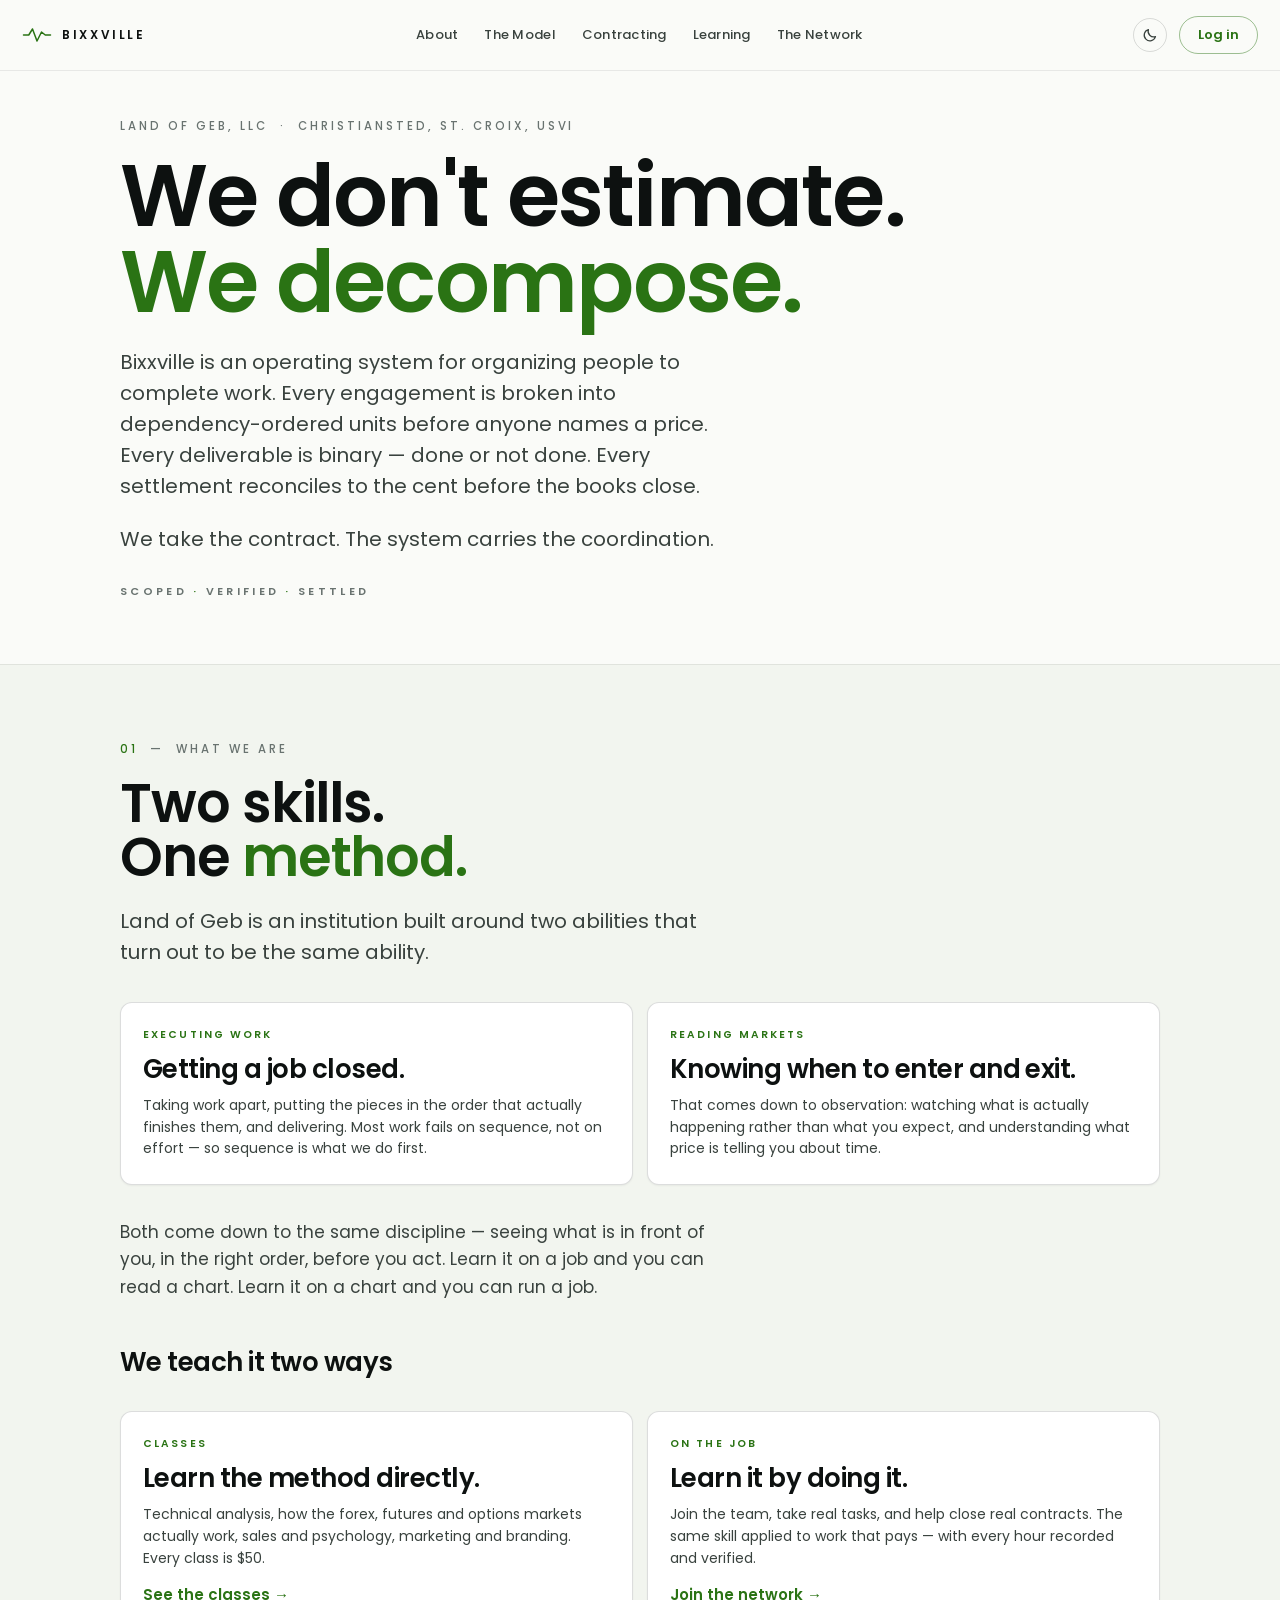
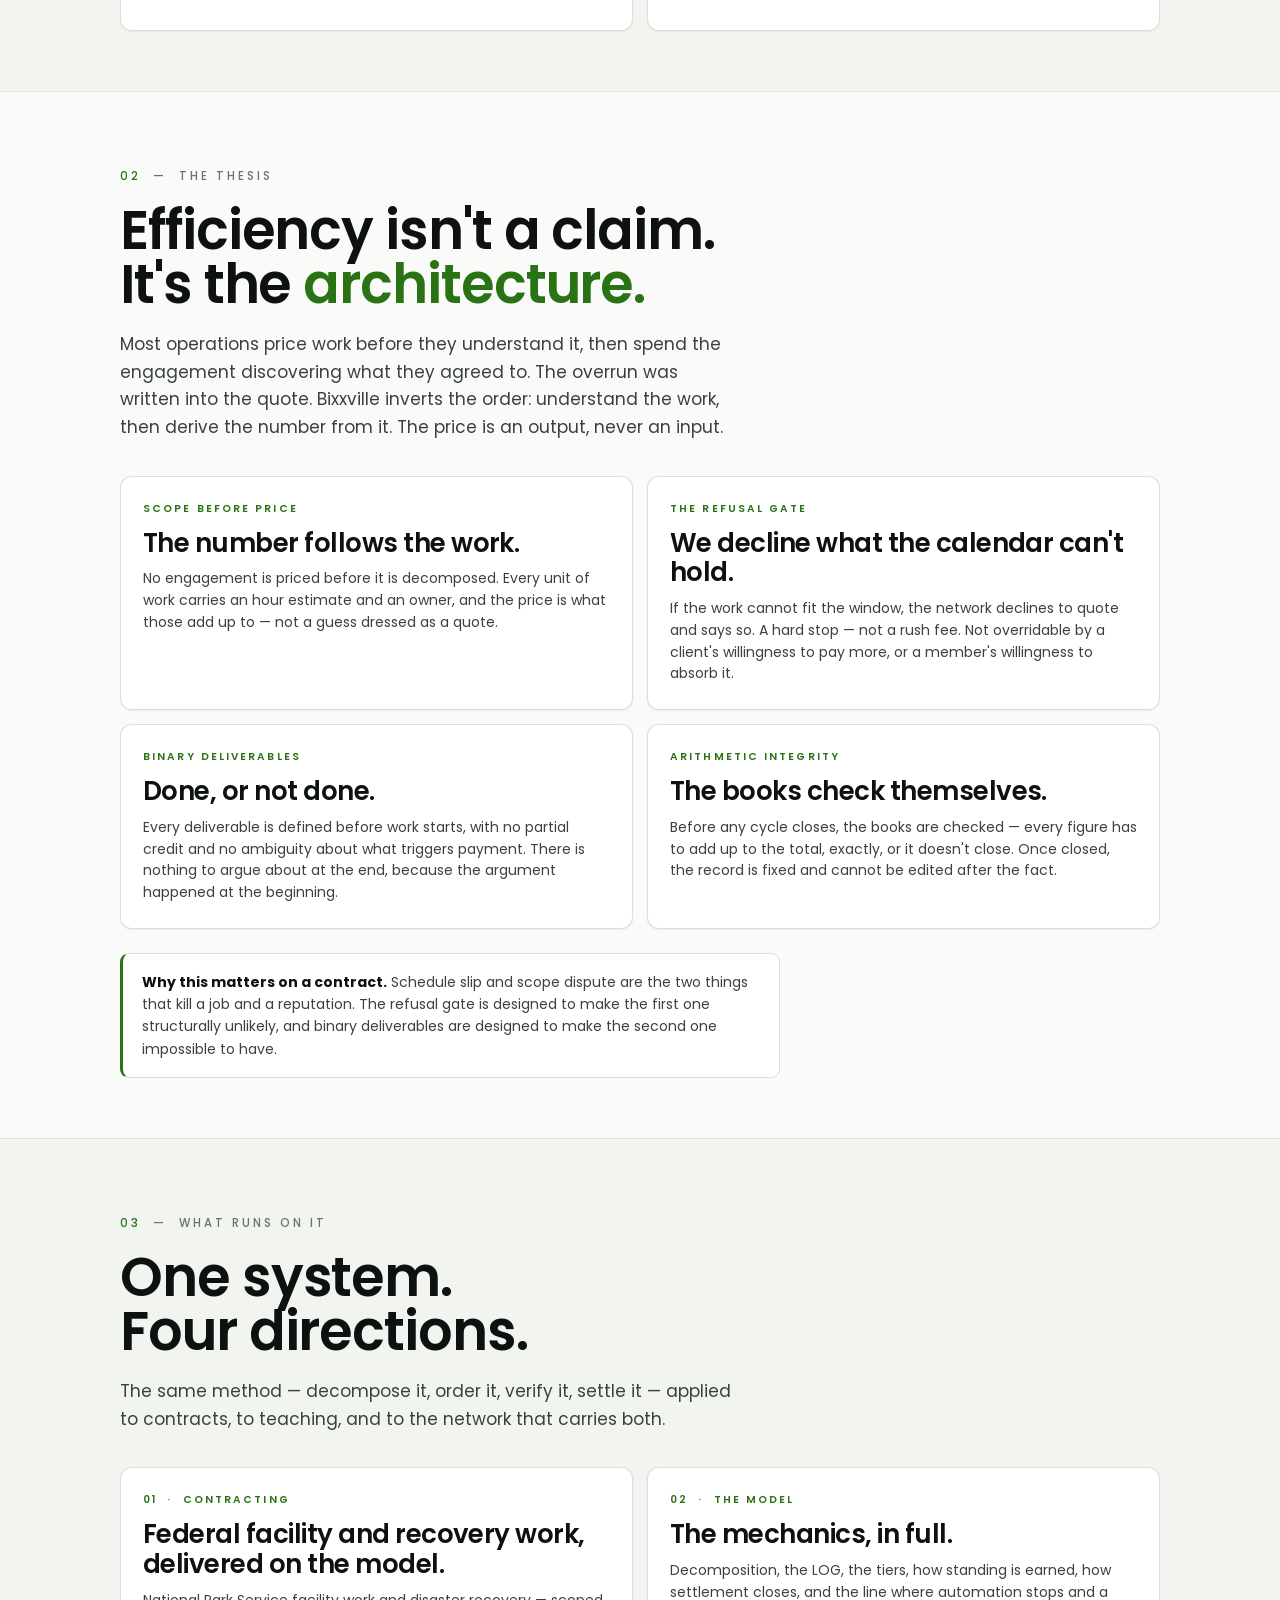
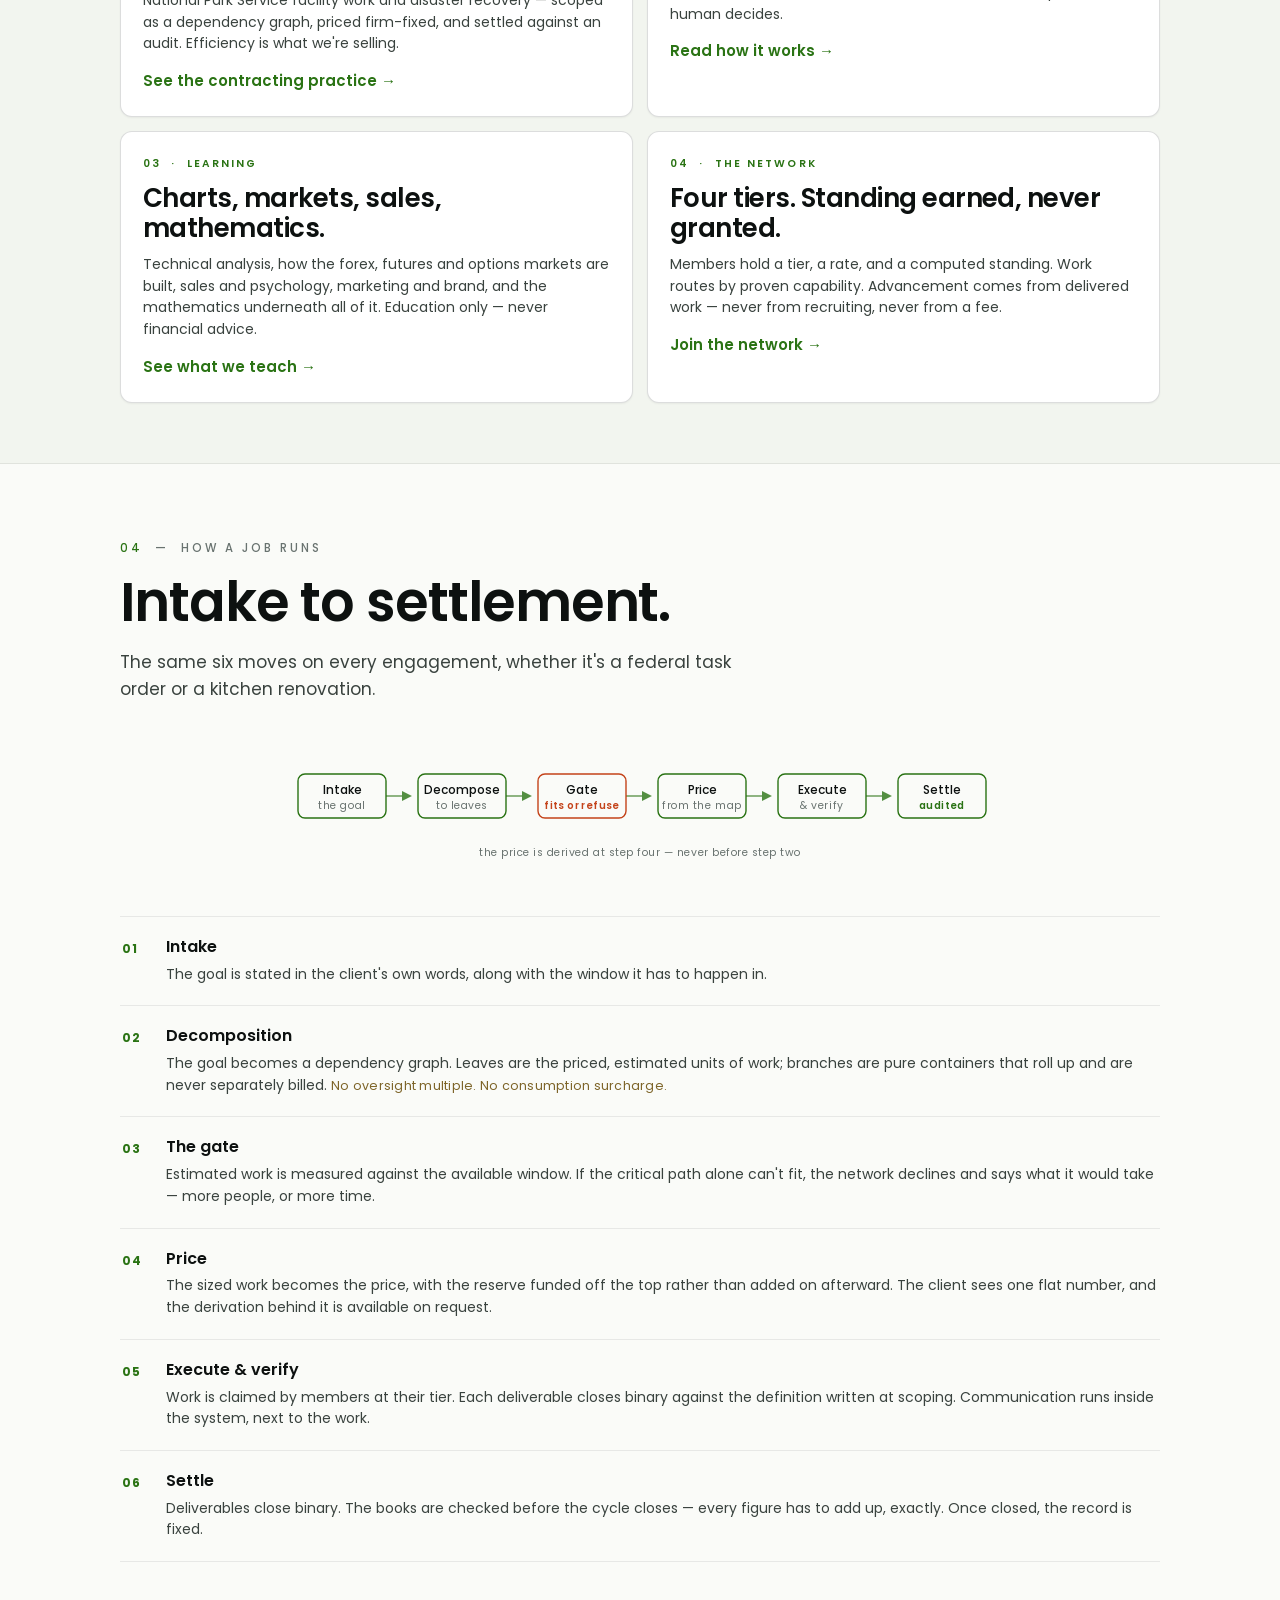
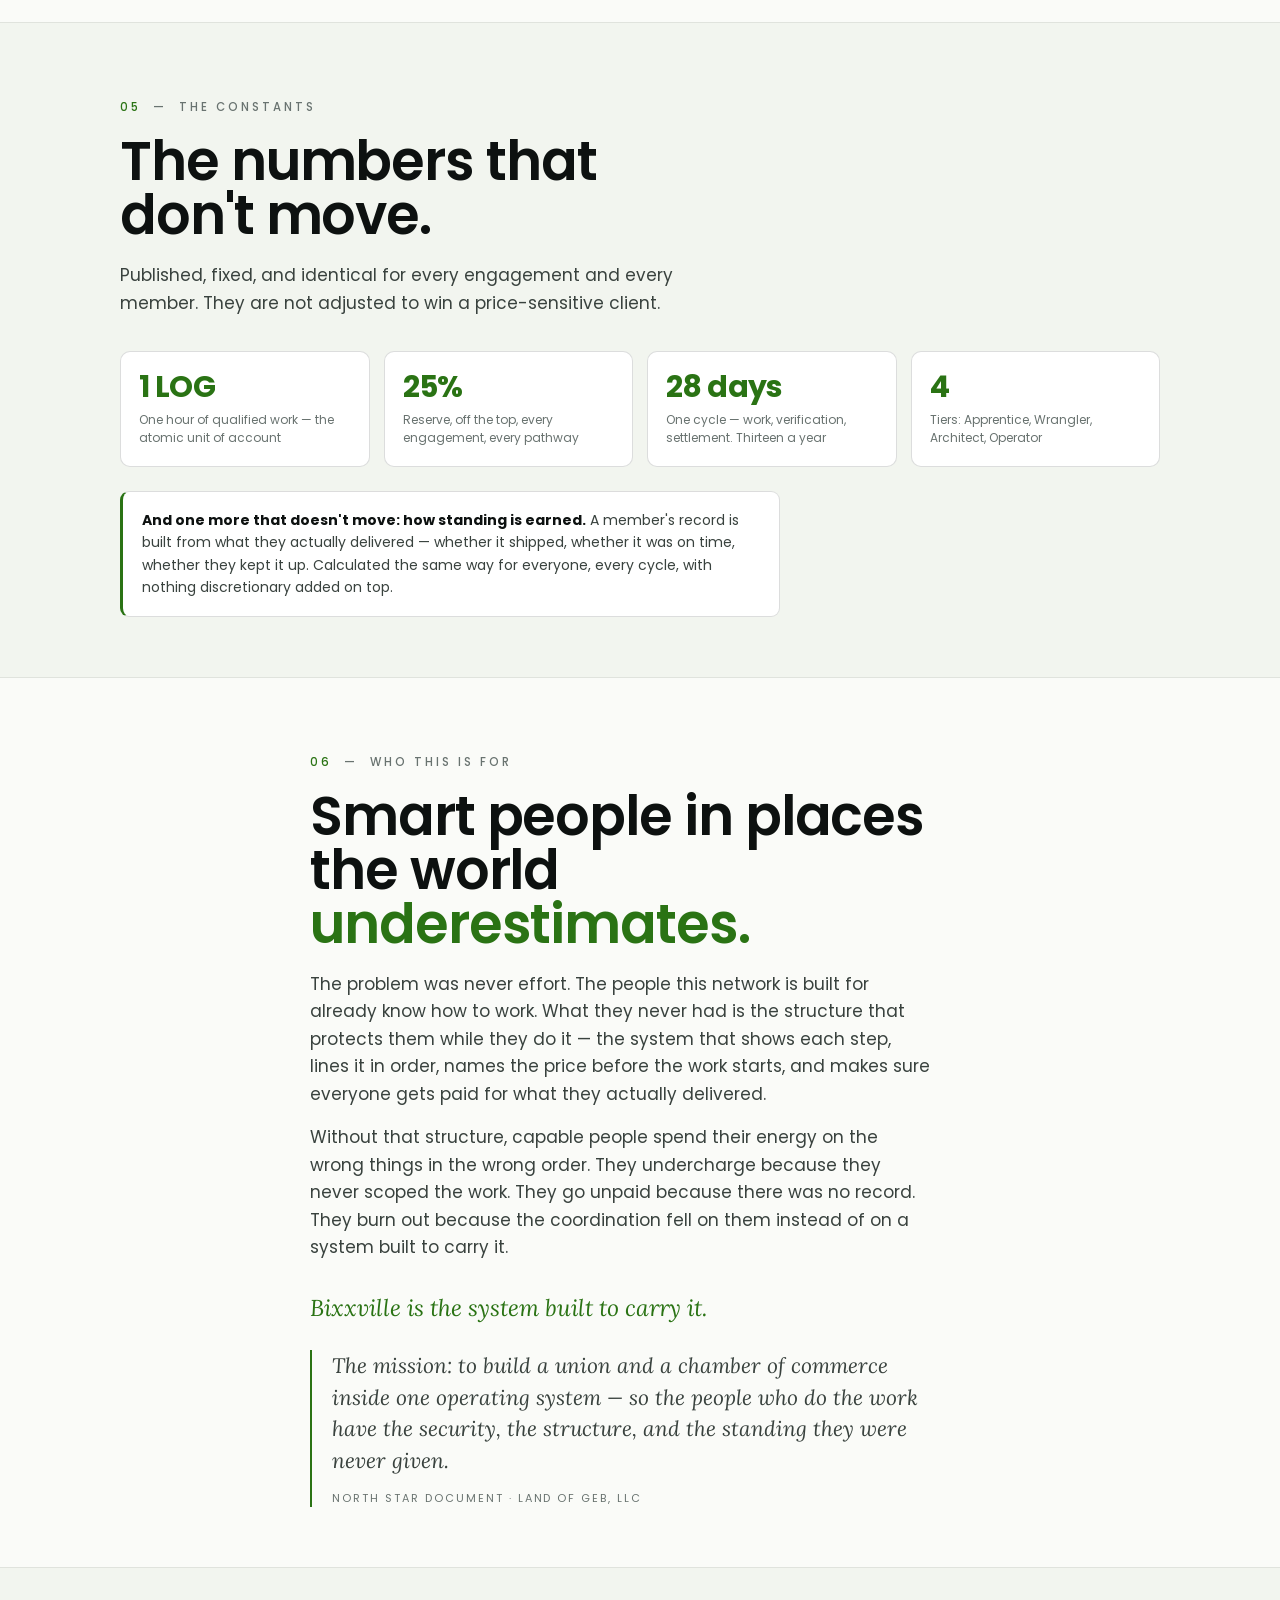
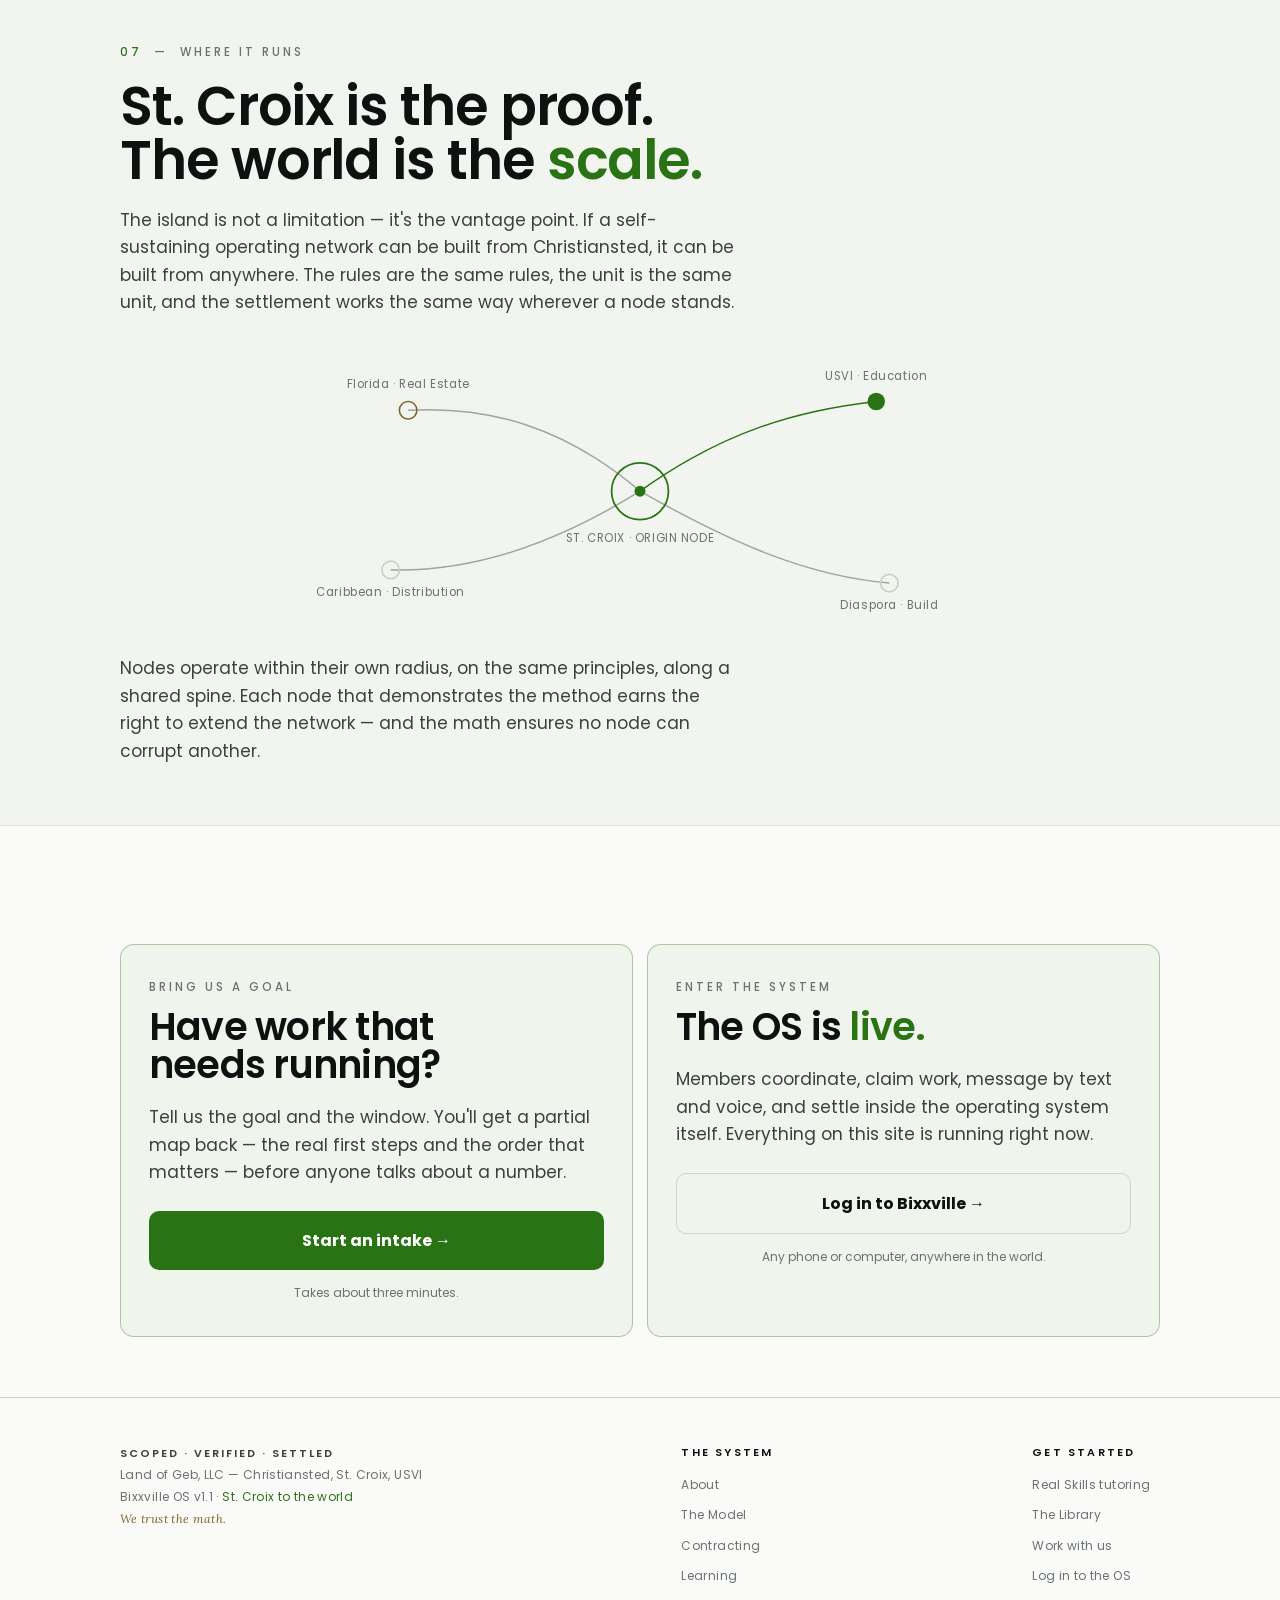
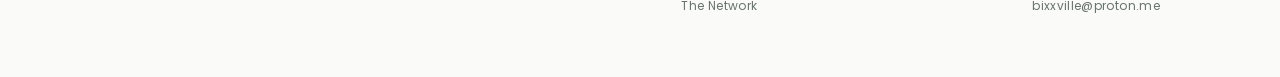
==== index.html @ 0ae756b8 "The Library: a catalogue, not a file dump A reading room for the collection — warm paper, generated " ====
<!DOCTYPE html>
<html lang="en">
<head>
<meta charset="UTF-8">
<meta name="viewport" content="width=device-width, initial-scale=1.0, viewport-fit=cover">
<title>Bixxville — the operating system for organized work</title>
<meta name="description" content="Bixxville is an operating system that organizes people to complete work. Every engagement decomposed, priced from the breakdown, verified deliverable by deliverable, settled on math. Land of Geb, LLC — St. Croix, USVI.">
<link rel="preconnect" href="https://fonts.googleapis.com">
<link rel="preconnect" href="https://fonts.gstatic.com" crossorigin>
<link href="https://fonts.googleapis.com/css2?family=Poppins:wght@300;400;500;600;700&family=Lora:ital,wght@0,400;0,500;1,400&display=swap" rel="stylesheet">
<link rel="stylesheet" href="bixx.css">
<script>(function(){try{var t=localStorage.getItem('bx-theme');if(t)document.documentElement.setAttribute('data-theme',t)}catch(e){}})();</script>

</head>
<body>

<nav>
  <a class="brand" href="index.html" aria-label="Bixxville home">
    <svg class="glyph" viewBox="0 0 40 24" aria-hidden="true">
      <polyline points="2,12 9,12 14,4 20,20 26,8 31,12 38,12" fill="none" stroke="var(--green)" stroke-width="2" stroke-linejoin="round" stroke-linecap="round"/>
    </svg>
    <b>Bixxville</b>
  </a>
  <div class="navlinks">
    <a href="about.html">About</a>
    <a href="model.html">The Model</a>
    <a href="contracting.html">Contracting</a>
    <a href="learning.html">Learning</a>
    <a href="network.html">The Network</a>
  </div>
  <div class="navactions">
    <button class="themetog" id="themeTog" type="button" aria-label="Switch between light and dark" title="Switch theme">
      <svg class="i-sun" viewBox="0 0 24 24" aria-hidden="true"><circle cx="12" cy="12" r="4.2"/><path d="M12 2.6v2.4M12 19v2.4M4.6 12H2.2M21.8 12h-2.4M6.5 6.5 4.8 4.8M19.2 19.2l-1.7-1.7M17.5 6.5l1.7-1.7M4.8 19.2l1.7-1.7"/></svg>
      <svg class="i-moon" viewBox="0 0 24 24" aria-hidden="true"><path d="M20.2 14.4A8.4 8.4 0 0 1 9.6 3.8a8.6 8.6 0 1 0 10.6 10.6z"/></svg>
    </button>
    <a class="pill" href="https://ii00270.github.io/Bixxvillenode/" target="_blank" rel="noopener">Log in</a>
    <button class="ham" id="hamBtn" aria-label="Open menu"><span></span><span></span></button>
  </div>
</nav>

<div class="menu" id="menu" aria-hidden="true">
  <button class="menuclose" id="menuClose" aria-label="Close menu"></button>
  <a href="index.html"><span class="mi">00</span> Home</a>
  <a href="about.html"><span class="mi">01</span> About</a>
  <a href="model.html"><span class="mi">02</span> The Model</a>
  <a href="contracting.html"><span class="mi">03</span> Contracting</a>
  <a href="learning.html"><span class="mi">04</span> Learning</a>
  <a href="network.html"><span class="mi">05</span> The Network</a>
  <a href="realskills.html"><span class="mi">06</span> Real Skills</a>
  <a href="library.html"><span class="mi">07</span> The Library</a>
  <a href="work.html"><span class="mi">08</span> Work with us</a>
  <a href="https://ii00270.github.io/Bixxvillenode/" target="_blank" rel="noopener"><span class="mi">09</span> Log in</a>
  <div class="mfoot">SCOPED <span>·</span> VERIFIED <span>·</span> SETTLED<br>Land of Geb, LLC — Christiansted, St. Croix, USVI</div>
</div>

<main>

  <!-- HERO -->
  <section class="scene hero">
    <div class="wrap">
      <div class="eyebrow rv">Land of Geb, LLC &nbsp;·&nbsp; Christiansted, St. Croix, USVI</div>
      <h1 class="rv d1">We don't estimate.<br><span class="g">We decompose.</span></h1>
      <p class="lead rv d2">Bixxville is an operating system for organizing people to complete work. Every engagement is broken into dependency-ordered units before anyone names a price. Every deliverable is binary — done or not done. Every settlement reconciles to the cent before the books close.</p>
      <p class="lead rv d3">We take the contract. The system carries the coordination.</p>
      <div class="spine rv d4">SCOPED <span>·</span> VERIFIED <span>·</span> SETTLED</div>
    </div>
  </section>

  <!-- WHAT WE ARE -->
  <section class="scene alt">
    <div class="wrap">
      <div class="eyebrow rv"><span class="n">01</span> &nbsp;— &nbsp;What we are</div>
      <h2 class="rv d1">Two skills.<br>One <span class="g">method.</span></h2>
      <p class="lead rv d2">Land of Geb is an institution built around two abilities that turn out to be the same ability.</p>

      <div class="grid g2">
        <div class="card rv d3">
          <div class="ck">Executing work</div>
          <h3>Getting a job closed.</h3>
          <p>Taking work apart, putting the pieces in the order that actually finishes them, and delivering. Most work fails on sequence, not on effort — so sequence is what we do first.</p>
        </div>
        <div class="card rv d3">
          <div class="ck">Reading markets</div>
          <h3>Knowing when to enter and exit.</h3>
          <p>That comes down to observation: watching what is actually happening rather than what you expect, and understanding what price is telling you about time.</p>
        </div>
      </div>

      <p class="body rv d4" style="margin-top:34px">Both come down to the same discipline — seeing what is in front of you, in the right order, before you act. Learn it on a job and you can read a chart. Learn it on a chart and you can run a job.</p>

      <h3 class="rv d5" style="margin-top:46px">We teach it two ways</h3>
      <div class="grid g2">
        <a class="card rv d5" href="learning.html">
          <div class="ck">Classes</div>
          <h3>Learn the method directly.</h3>
          <p>Technical analysis, how the forex, futures and options markets actually work, sales and psychology, marketing and branding. Every class is $50.</p>
          <span class="arr">See the classes →</span>
        </a>
        <a class="card rv d5" href="network.html">
          <div class="ck">On the job</div>
          <h3>Learn it by doing it.</h3>
          <p>Join the team, take real tasks, and help close real contracts. The same skill applied to work that pays — with every hour recorded and verified.</p>
          <span class="arr">Join the network →</span>
        </a>
      </div>
    </div>
  </section>

  <!-- THE THESIS -->
  <section class="scene">
    <div class="wrap">
      <div class="eyebrow rv"><span class="n">02</span> &nbsp;— &nbsp;The thesis</div>
      <h2 class="rv d1">Efficiency isn't a claim.<br>It's the <span class="g">architecture.</span></h2>
      <p class="body rv d2">Most operations price work before they understand it, then spend the engagement discovering what they agreed to. The overrun was written into the quote. Bixxville inverts the order: understand the work, then derive the number from it. The price is an output, never an input.</p>
      <div class="grid g2">
        <div class="card rv d3">
          <div class="ck">Scope before price</div>
          <h3>The number follows the work.</h3>
          <p>No engagement is priced before it is decomposed. Every unit of work carries an hour estimate and an owner, and the price is what those add up to — not a guess dressed as a quote.</p>
        </div>
        <div class="card rv d3">
          <div class="ck">The refusal gate</div>
          <h3>We decline what the calendar can't hold.</h3>
          <p>If the work cannot fit the window, the network declines to quote and says so. A hard stop — not a rush fee. Not overridable by a client's willingness to pay more, or a member's willingness to absorb it.</p>
        </div>
        <div class="card rv d4">
          <div class="ck">Binary deliverables</div>
          <h3>Done, or not done.</h3>
          <p>Every deliverable is defined before work starts, with no partial credit and no ambiguity about what triggers payment. There is nothing to argue about at the end, because the argument happened at the beginning.</p>
        </div>
        <div class="card rv d4">
          <div class="ck">Arithmetic integrity</div>
          <h3>The books check themselves.</h3>
          <p>Before any cycle closes, the books are checked — every figure has to add up to the total, exactly, or it doesn't close. Once closed, the record is fixed and cannot be edited after the fact.</p>
        </div>
      </div>
      <div class="note good rv d5">
        <b>Why this matters on a contract.</b> Schedule slip and scope dispute are the two things that kill a job and a reputation. The refusal gate is designed to make the first one structurally unlikely, and binary deliverables are designed to make the second one impossible to have.
      </div>
    </div>
  </section>

  <!-- WHAT RUNS ON IT -->
  <section class="scene alt">
    <div class="wrap">
      <div class="eyebrow rv"><span class="n">03</span> &nbsp;— &nbsp;What runs on it</div>
      <h2 class="rv d1">One system.<br>Four directions.</h2>
      <p class="body rv d2">The same method — decompose it, order it, verify it, settle it — applied to contracts, to teaching, and to the network that carries both.</p>
      <div class="grid g2">
        <a class="card rv d3" href="contracting.html">
          <div class="ck">01 &nbsp;· &nbsp;Contracting</div>
          <h3>Federal facility and recovery work, delivered on the model.</h3>
          <p>National Park Service facility work and disaster recovery — scoped as a dependency graph, priced firm-fixed, and settled against an audit. Efficiency is what we're selling.</p>
          <span class="arr">See the contracting practice →</span>
        </a>
        <a class="card rv d3" href="model.html">
          <div class="ck">02 &nbsp;· &nbsp;The Model</div>
          <h3>The mechanics, in full.</h3>
          <p>Decomposition, the LOG, the tiers, how standing is earned, how settlement closes, and the line where automation stops and a human decides.</p>
          <span class="arr">Read how it works →</span>
        </a>
        <a class="card rv d4" href="learning.html">
          <div class="ck">03 &nbsp;· &nbsp;Learning</div>
          <h3>Charts, markets, sales, mathematics.</h3>
          <p>Technical analysis, how the forex, futures and options markets are built, sales and psychology, marketing and brand, and the mathematics underneath all of it. Education only — never financial advice.</p>
          <span class="arr">See what we teach →</span>
        </a>
        <a class="card rv d4" href="network.html">
          <div class="ck">04 &nbsp;· &nbsp;The Network</div>
          <h3>Four tiers. Standing earned, never granted.</h3>
          <p>Members hold a tier, a rate, and a computed standing. Work routes by proven capability. Advancement comes from delivered work — never from recruiting, never from a fee.</p>
          <span class="arr">Join the network →</span>
        </a>
      </div>
    </div>
  </section>

  <!-- HOW A JOB RUNS -->
  <section class="scene">
    <div class="wrap">
      <div class="eyebrow rv"><span class="n">04</span> &nbsp;— &nbsp;How a job runs</div>
      <h2 class="rv d1">Intake to settlement.</h2>
      <p class="body rv d2">The same six moves on every engagement, whether it's a federal task order or a kitchen renovation.</p>

      <div class="stage rv d3">
        <svg viewBox="0 0 700 150" role="img" aria-label="Six stages: intake, decompose, gate, price, execute and verify, settle">
          <defs>
            <marker id="ar" markerWidth="8" markerHeight="8" refX="6.5" refY="4" orient="auto">
              <path d="M0,0 L8,4 L0,8 z" fill="var(--green)"/>
            </marker>
          </defs>
          <g stroke="var(--green)" stroke-width="1.3" fill="none" opacity=".8">
            <line x1="96" y1="60" x2="120" y2="60" marker-end="url(#ar)"/>
            <line x1="216" y1="60" x2="240" y2="60" marker-end="url(#ar)"/>
            <line x1="336" y1="60" x2="360" y2="60" marker-end="url(#ar)"/>
            <line x1="456" y1="60" x2="480" y2="60" marker-end="url(#ar)"/>
            <line x1="576" y1="60" x2="600" y2="60" marker-end="url(#ar)"/>
          </g>
          <g class="pop p1"><rect class="nd" x="8" y="38" width="88" height="44" rx="7"/><text class="ntext" x="52" y="58" text-anchor="middle">Intake</text><text class="anno" x="52" y="73" text-anchor="middle">the goal</text></g>
          <g class="pop p2"><rect class="nd" x="128" y="38" width="88" height="44" rx="7"/><text class="ntext" x="172" y="58" text-anchor="middle">Decompose</text><text class="anno" x="172" y="73" text-anchor="middle">to leaves</text></g>
          <g class="pop p3"><rect class="nd warn" x="248" y="38" width="88" height="44" rx="7"/><text class="ntext" x="292" y="58" text-anchor="middle">Gate</text><text class="nsub o" x="292" y="73" text-anchor="middle">fits or refuse</text></g>
          <g class="pop p4"><rect class="nd" x="368" y="38" width="88" height="44" rx="7"/><text class="ntext" x="412" y="58" text-anchor="middle">Price</text><text class="anno" x="412" y="73" text-anchor="middle">from the map</text></g>
          <g class="pop p5"><rect class="nd" x="488" y="38" width="88" height="44" rx="7"/><text class="ntext" x="532" y="58" text-anchor="middle">Execute</text><text class="anno" x="532" y="73" text-anchor="middle">&amp; verify</text></g>
          <g class="pop p6"><rect class="nd" x="608" y="38" width="88" height="44" rx="7"/><text class="ntext" x="652" y="58" text-anchor="middle">Settle</text><text class="nsub" x="652" y="73" text-anchor="middle">audited</text></g>
          <text class="anno pop p7" x="350" y="120" text-anchor="middle">the price is derived at step four — never before step two</text>
        </svg>
      </div>

      <div class="steps rv d4">
        <div class="step"><span class="sn">01</span><div class="sb"><div class="st">Intake</div><div class="sd">The goal is stated in the client's own words, along with the window it has to happen in.</div></div></div>
        <div class="step"><span class="sn">02</span><div class="sb"><div class="st">Decomposition</div><div class="sd">The goal becomes a dependency graph. Leaves are the priced, estimated units of work; branches are pure containers that roll up and are never separately billed. <em>No oversight multiple. No consumption surcharge.</em></div></div></div>
        <div class="step"><span class="sn">03</span><div class="sb"><div class="st">The gate</div><div class="sd">Estimated work is measured against the available window. If the critical path alone can't fit, the network declines and says what it would take — more people, or more time.</div></div></div>
        <div class="step"><span class="sn">04</span><div class="sb"><div class="st">Price</div><div class="sd">The sized work becomes the price, with the reserve funded off the top rather than added on afterward. The client sees one flat number, and the derivation behind it is available on request.</div></div></div>
        <div class="step"><span class="sn">05</span><div class="sb"><div class="st">Execute &amp; verify</div><div class="sd">Work is claimed by members at their tier. Each deliverable closes binary against the definition written at scoping. Communication runs inside the system, next to the work.</div></div></div>
        <div class="step"><span class="sn">06</span><div class="sb"><div class="st">Settle</div><div class="sd">Deliverables close binary. The books are checked before the cycle closes — every figure has to add up, exactly. Once closed, the record is fixed.</div></div></div>
      </div>
    </div>
  </section>

  <!-- THE CONSTANTS -->
  <section class="scene alt">
    <div class="wrap">
      <div class="eyebrow rv"><span class="n">05</span> &nbsp;— &nbsp;The constants</div>
      <h2 class="rv d1">The numbers that<br>don't move.</h2>
      <p class="body rv d2">Published, fixed, and identical for every engagement and every member. They are not adjusted to win a price-sensitive client.</p>
      <div class="grid g4 rv d3">
        <div class="stat"><div class="sv">1 LOG</div><div class="sl">One hour of qualified work — the atomic unit of account</div></div>
        <div class="stat"><div class="sv">25%</div><div class="sl">Reserve, off the top, every engagement, every pathway</div></div>
        <div class="stat"><div class="sv">28 days</div><div class="sl">One cycle — work, verification, settlement. Thirteen a year</div></div>
        <div class="stat"><div class="sv">4</div><div class="sl">Tiers: Apprentice, Wrangler, Architect, Operator</div></div>
      </div>
      <div class="note good rv d4">
        <b>And one more that doesn't move: how standing is earned.</b> A member's record is built from what they actually delivered — whether it shipped, whether it was on time, whether they kept it up. Calculated the same way for everyone, every cycle, with nothing discretionary added on top.
      </div>
    </div>
  </section>

  <!-- WHO IT'S FOR -->
  <section class="scene">
    <div class="wrap narrow">
      <div class="eyebrow rv"><span class="n">06</span> &nbsp;— &nbsp;Who this is for</div>
      <h2 class="rv d1">Smart people in places<br>the world <span class="g">underestimates.</span></h2>
      <p class="body rv d2">The problem was never effort. The people this network is built for already know how to work. What they never had is the structure that protects them while they do it — the system that shows each step, lines it in order, names the price before the work starts, and makes sure everyone gets paid for what they actually delivered.</p>
      <p class="body rv d3">Without that structure, capable people spend their energy on the wrong things in the wrong order. They undercharge because they never scoped the work. They go unpaid because there was no record. They burn out because the coordination fell on them instead of on a system built to carry it.</p>
      <p class="serif rv d4" style="margin-top:30px">Bixxville is the system built to carry it.</p>
      <div class="quote rv d5">
        The mission: to build a union and a chamber of commerce inside one operating system — so the people who do the work have the security, the structure, and the standing they were never given.
        <cite>North Star Document · Land of Geb, LLC</cite>
      </div>
    </div>
  </section>

  <!-- WHERE -->
  <section class="scene alt">
    <div class="wrap">
      <div class="eyebrow rv"><span class="n">07</span> &nbsp;— &nbsp;Where it runs</div>
      <h2 class="rv d1">St. Croix is the proof.<br>The world is the <span class="g">scale.</span></h2>
      <p class="body rv d2">The island is not a limitation — it's the vantage point. If a self-sustaining operating network can be built from Christiansted, it can be built from anywhere. The rules are the same rules, the unit is the same unit, and the settlement works the same way wherever a node stands.</p>

      <div class="stage rv d3">
        <svg viewBox="0 0 640 260" role="img" aria-label="St. Croix as origin node with the network extending outward">
          <g class="edge-set">
            <path class="edge" d="M320,130 C250,70 180,52 108,56"/>
            <path class="edge lit" d="M320,130 C398,74 466,56 536,48"/>
            <path class="edge" d="M320,130 C240,180 164,204 92,202"/>
            <path class="edge" d="M320,130 C408,180 476,208 548,214"/>
          </g>
          <g class="pop p2"><circle cx="108" cy="56" r="8" fill="none" stroke="var(--gold)" stroke-width="1.4"/><text class="anno" x="108" y="36" text-anchor="middle">Florida · Real Estate</text></g>
          <g class="pop p3"><circle cx="536" cy="48" r="8" fill="var(--green)"/><text class="anno" x="536" y="28" text-anchor="middle" fill="var(--green)">USVI · Education</text></g>
          <g class="pop p4"><circle cx="92" cy="202" r="8" fill="none" stroke="var(--rail)" stroke-width="1.6"/><text class="anno" x="92" y="226" text-anchor="middle">Caribbean · Distribution</text></g>
          <g class="pop p5"><circle cx="548" cy="214" r="8" fill="none" stroke="var(--rail)" stroke-width="1.6"/><text class="anno" x="548" y="238" text-anchor="middle">Diaspora · Build</text></g>
          <g class="pop p1">
            <circle cx="320" cy="130" r="26" fill="none" stroke="var(--green)" stroke-width="1.6"/>
            <circle cx="320" cy="130" r="5" fill="var(--green)"/>
            <text class="anno" x="320" y="176" text-anchor="middle">ST. CROIX · ORIGIN NODE</text>
          </g>
        </svg>
      </div>
      <p class="body rv d4" style="margin-top:22px">Nodes operate within their own radius, on the same principles, along a shared spine. Each node that demonstrates the method earns the right to extend the network — and the math ensures no node can corrupt another.</p>
    </div>
  </section>

  <!-- CTA -->
  <section class="scene">
    <div class="wrap">
      <div class="grid g2">
        <div class="ctabox rv">
          <div class="eyebrow" style="margin-bottom:12px">Bring us a goal</div>
          <h2 style="font-size:clamp(26px,5.5vw,38px)">Have work that<br>needs running?</h2>
          <p class="body" style="margin-top:8px">Tell us the goal and the window. You'll get a partial map back — the real first steps and the order that matters — before anyone talks about a number.</p>
          <a class="biglink" href="work.html">Start an intake →</a>
          <div class="ctanote">Takes about three minutes.</div>
        </div>
        <div class="ctabox rv d2">
          <div class="eyebrow" style="margin-bottom:12px">Enter the system</div>
          <h2 style="font-size:clamp(26px,5.5vw,38px)">The OS is <span class="g">live.</span></h2>
          <p class="body" style="margin-top:8px">Members coordinate, claim work, message by text and voice, and settle inside the operating system itself. Everything on this site is running right now.</p>
          <a class="biglink ghost" href="https://ii00270.github.io/Bixxvillenode/" target="_blank" rel="noopener">Log in to Bixxville →</a>
          <div class="ctanote">Any phone or computer, anywhere in the world.</div>
        </div>
      </div>
    </div>
  </section>

</main>

<footer>
  <div class="fwrap">
    <div>
      <b>SCOPED <span class="sx">·</span> VERIFIED <span class="sx">·</span> SETTLED</b><br>
      Land of Geb, LLC — Christiansted, St. Croix, USVI<br>
      Bixxville OS v1.1 · <span class="sx">St. Croix to the world</span><br>
      <span style="color:var(--gold);font-family:Lora,Georgia,serif;font-style:italic">We trust the math.</span>
    </div>
    <div class="fnav">
      <span class="ftitle">The system</span>
      <a href="about.html">About</a>
      <a href="model.html">The Model</a>
      <a href="contracting.html">Contracting</a>
      <a href="learning.html">Learning</a>
      <a href="network.html">The Network</a>
    </div>
    <div class="fnav">
      <span class="ftitle">Get started</span>
      <a href="realskills.html">Real Skills tutoring</a>
      <a href="library.html">The Library</a>
      <a href="work.html">Work with us</a>
      <a href="https://ii00270.github.io/Bixxvillenode/" target="_blank" rel="noopener">Log in to the OS</a>
      <a href="mailto:bixxville@proton.me">bixxville@proton.me</a>
    </div>
  </div>
</footer>

<script src="bixx.js"></script>
</body>
</html>
---- bixx.css ----
/* ==========================================================================
   BIXXVILLE — shared design system
   Land of Geb, LLC · Christiansted, St. Croix · USVI

   Dark is the brand default. Visitors whose OS prefers light get light
   automatically; the nav toggle overrides either direction and persists.
   Every colour below is a token — never hard-code a hex in a component.
   ========================================================================== */

:root{
  /* ground & surface */
  --black:#0A0B0C;          /* page ground */
  --panel:#111316;          /* raised surface — cards, fields */
  --panel2:#0D0F11;         /* alternating section ground */

  /* type */
  --white:#F4F5F7;          /* primary text */
  --soft:#CDCFD3;           /* body text */
  --grey:#A6ADB4;           /* muted, labels, captions */

  /* accents */
  --green:#8CF060;
  --orange:#F45E26;
  --gold:#AA8C4E;
  --rail:#2C482A;

  /* derived — flip with the theme */
  --on-green:#08110C;                     /* text sitting on a green fill */
  --green-tint:rgba(140,240,96,.04);
  --green-tint-2:rgba(140,240,96,.06);
  --green-edge:rgba(140,240,96,.40);
  --green-edge-soft:rgba(140,240,96,.20);
  --green-edge-strong:rgba(140,240,96,.55);
  --gold-edge:rgba(170,140,78,.40);
  --line:rgba(244,245,247,.12);           /* visible divider */
  --line2:rgba(244,245,247,.07);          /* faint divider */
  --line3:rgba(244,245,247,.02);          /* table header wash */
  --field:rgba(244,245,247,.16);          /* form control border */
  --nav-bg:rgba(10,11,12,.88);
  --menu-bg:rgba(10,11,12,.975);
  --card-shadow:none;
  --sun:block;                            /* which toggle icon shows */
  --moon:none;

  --mono:'Poppins',sans-serif;
  --nav-h:64px;
}

/* ---- light: automatic for a light-preferring OS, unless dark was chosen ---- */
@media (prefers-color-scheme: light){
  :root:not([data-theme="dark"]){
    --black:#FAFBF8;
    --panel:#FFFFFF;
    --panel2:#F2F5EF;

    --white:#0D1110;
    --soft:#39423E;
    --grey:#697370;

    --green:#2A7314;
    --orange:#C4431A;
    --gold:#7D6428;
    --rail:#C7D3C2;

    --on-green:#FFFFFF;
    --green-tint:rgba(42,115,20,.05);
    --green-tint-2:rgba(42,115,20,.09);
    --green-edge:rgba(42,115,20,.34);
    --green-edge-soft:rgba(42,115,20,.17);
    --green-edge-strong:rgba(42,115,20,.45);
    --gold-edge:rgba(125,100,40,.38);
    --line:rgba(13,17,16,.14);
    --line2:rgba(13,17,16,.08);
    --line3:rgba(13,17,16,.025);
    --field:rgba(13,17,16,.20);
    --nav-bg:rgba(250,251,248,.90);
    --menu-bg:rgba(250,251,248,.98);
    --card-shadow:0 1px 2px rgba(13,17,16,.05);
    --sun:none;
    --moon:block;
  }
}

/* ---- light: chosen explicitly ---- */
:root[data-theme="light"]{
  --black:#FAFBF8;
  --panel:#FFFFFF;
  --panel2:#F2F5EF;

  --white:#0D1110;
  --soft:#39423E;
  --grey:#697370;

  --green:#2A7314;
  --orange:#C4431A;
  --gold:#7D6428;
  --rail:#C7D3C2;

  --on-green:#FFFFFF;
  --green-tint:rgba(42,115,20,.05);
  --green-tint-2:rgba(42,115,20,.09);
  --green-edge:rgba(42,115,20,.34);
  --green-edge-soft:rgba(42,115,20,.17);
  --green-edge-strong:rgba(42,115,20,.45);
  --gold-edge:rgba(125,100,40,.38);
  --line:rgba(13,17,16,.14);
  --line2:rgba(13,17,16,.08);
  --line3:rgba(13,17,16,.025);
  --field:rgba(13,17,16,.20);
  --nav-bg:rgba(250,251,248,.90);
  --menu-bg:rgba(250,251,248,.98);
  --card-shadow:0 1px 2px rgba(13,17,16,.05);
  --sun:none;
  --moon:block;
}
*{margin:0;padding:0;box-sizing:border-box}
html{scroll-behavior:smooth}
body{
  background:var(--black); color:var(--white);
  font-family:'Poppins',sans-serif; -webkit-font-smoothing:antialiased;
  overflow-x:hidden;
}
::selection{background:var(--green);color:var(--black)}
img{max-width:100%}

/* ---------- nav ---------- */
nav{
  position:fixed; top:0; left:0; right:0; z-index:60;
  display:flex; align-items:center; justify-content:space-between;
  padding:16px 22px; background:var(--nav-bg);
  backdrop-filter:blur(10px); -webkit-backdrop-filter:blur(10px);
  border-bottom:1px solid var(--line2);
}
.brand{display:flex; align-items:center; gap:10px; text-decoration:none; flex-shrink:0}
.glyph{width:30px;height:18px;display:block}
.brand b{font-weight:600; font-size:12px; letter-spacing:.22em; color:var(--white); text-transform:uppercase}
.navlinks{display:none; align-items:center; gap:26px}
.navlinks a{
  color:var(--soft); text-decoration:none; font-size:13px; font-weight:500;
  letter-spacing:.02em; transition:color .2s; white-space:nowrap;
}
.navlinks a:hover{color:var(--white)}
.navlinks a.on{color:var(--green)}
.navactions{display:flex; align-items:center; gap:12px}
.pill{
  border:1px solid var(--green-edge-strong); color:var(--green);
  border-radius:40px; padding:8px 18px; font-size:13px; font-weight:600;
  background:transparent; cursor:pointer; text-decoration:none; white-space:nowrap;
  transition:background .25s, color .25s;
}
.pill:hover{background:var(--green); color:var(--black)}
.ham{width:26px;height:14px;position:relative;background:none;border:none;cursor:pointer;flex-shrink:0}
.ham span{position:absolute;left:0;height:1.6px;width:100%;background:var(--white)}
.ham span:first-child{top:2px}.ham span:last-child{bottom:2px}
@media(min-width:940px){
  .navlinks{display:flex}
  .ham{display:none}
}

/* ---------- slide-out menu ---------- */
.menu{
  position:fixed; inset:0; z-index:80; background:var(--menu-bg);
  backdrop-filter:blur(8px); -webkit-backdrop-filter:blur(8px);
  display:flex; flex-direction:column; justify-content:center; align-items:flex-start;
  padding:0 34px; gap:2px; opacity:0; pointer-events:none; transition:opacity .3s ease;
}
.menu.open{opacity:1; pointer-events:auto}
.menu a{
  color:var(--white); text-decoration:none; font-weight:600; letter-spacing:-.02em;
  font-size:clamp(30px,8vw,50px); line-height:1.24; transition:color .2s, padding-left .2s;
  display:flex; align-items:baseline; gap:14px;
}
.menu a .mi{font-size:12px; font-weight:500; letter-spacing:.18em; color:var(--grey); font-family:var(--mono)}
.menu a:hover,.menu a.on{color:var(--green)}
.menu .mfoot{
  position:absolute; left:34px; bottom:38px; font-size:11px; letter-spacing:.16em;
  color:var(--grey); text-transform:uppercase; line-height:1.9;
}
.menu .mfoot span{color:var(--green)}
.menuclose{position:absolute; top:20px; right:22px; width:30px; height:30px; border:none; background:none; cursor:pointer}
.menuclose:before,.menuclose:after{content:''; position:absolute; left:4px; top:14px; width:22px; height:1.8px; background:var(--white)}
.menuclose:before{transform:rotate(45deg)} .menuclose:after{transform:rotate(-45deg)}

/* ---------- layout ---------- */
.scene{position:relative; padding:76px 26px 60px; overflow:hidden}
.wrap{max-width:1040px; margin:0 auto; width:100%}
.narrow{max-width:660px}
.mid{max-width:820px}
.hero{padding-top:calc(var(--nav-h) + 54px); padding-bottom:64px}
.alt{background:var(--panel2); border-top:1px solid var(--line2); border-bottom:1px solid var(--line2)}

/* ---------- type ---------- */
.eyebrow{
  font-size:11.5px; letter-spacing:.26em; text-transform:uppercase;
  color:var(--grey); margin-bottom:18px; font-weight:500;
}
.eyebrow .n{color:var(--green)}
h1,h2,h3{font-weight:600; letter-spacing:-.02em; line-height:1.0}
h1{font-size:clamp(40px,9.5vw,86px)}
h2{font-size:clamp(30px,6.6vw,54px); margin-bottom:20px}
h3{font-size:clamp(19px,3.4vw,26px); line-height:1.15}
.g{color:var(--green)}
.o{color:var(--orange)}
.lead{color:var(--soft); font-size:clamp(16px,4.2vw,20px); line-height:1.55; max-width:620px; margin-top:22px}
.body{color:var(--soft); font-size:clamp(14.5px,3.8vw,17px); line-height:1.62; max-width:620px; margin-top:16px}
.body b,.lead b{color:var(--white); font-weight:600}
.serif{font-family:'Lora',Georgia,serif; font-style:italic; font-size:clamp(17px,4vw,23px); color:var(--green); line-height:1.4}
.quote{
  font-family:'Lora',Georgia,serif; font-style:italic; color:var(--soft);
  font-size:clamp(16px,4vw,21px); line-height:1.5; border-left:2px solid var(--green);
  padding-left:20px; margin-top:26px; max-width:620px;
}
.quote cite{display:block; font-style:normal; font-family:var(--mono); font-size:11px; letter-spacing:.18em; text-transform:uppercase; color:var(--grey); margin-top:14px}
.spine{margin-top:28px; font-size:11px; letter-spacing:.3em; font-weight:600; color:var(--grey)}
.spine span{color:var(--green)}
.tag{
  display:inline-block; font-size:10px; letter-spacing:.16em; text-transform:uppercase;
  font-weight:600; padding:5px 11px; border-radius:4px; border:1px solid var(--line);
  color:var(--grey);
}
.tag.live{color:var(--green); border-color:var(--green-edge); background:var(--green-tint-2)}
.tag.soon{color:var(--gold); border-color:var(--gold-edge)}

/* ---------- reveal ---------- */
.rv{opacity:0; transform:translateY(24px); transition:opacity .8s ease, transform .8s ease}
.rv.in{opacity:1; transform:none}
.d1{transition-delay:.07s}.d2{transition-delay:.15s}.d3{transition-delay:.25s}
.d4{transition-delay:.35s}.d5{transition-delay:.46s}.d6{transition-delay:.58s}

/* ---------- cards / grids ---------- */
.grid{display:grid; gap:14px; margin-top:34px}
.g2{grid-template-columns:1fr}
.g3{grid-template-columns:1fr}
.g4{grid-template-columns:1fr 1fr}
@media(min-width:700px){
  .g2{grid-template-columns:1fr 1fr}
  .g3{grid-template-columns:repeat(3,1fr)}
  .g4{grid-template-columns:repeat(4,1fr)}
}
.card{
  border:1px solid var(--line); border-radius:12px; background:var(--panel);
  box-shadow:var(--card-shadow); padding:24px 22px; transition:border-color .25s, transform .25s, background .25s;
}
.card .ck{font-family:var(--mono); font-size:10.5px; letter-spacing:.2em; text-transform:uppercase; color:var(--green); font-weight:600; margin-bottom:12px}
.card h3{margin-bottom:10px}
.card p{color:var(--soft); font-size:14px; line-height:1.55}
a.card{display:block; text-decoration:none; color:var(--white)}
a.card:hover{border-color:var(--green); background:var(--green-tint); transform:translateY(-2px)}
a.card .arr{color:var(--green); font-size:15px; margin-top:14px; display:block; font-weight:600}

/* stat tiles */
.stat{border:1px solid var(--line); border-radius:10px; background:var(--panel); padding:20px 18px}
.stat .sv{font-family:var(--mono); font-size:clamp(22px,5vw,30px); font-weight:700; color:var(--green); letter-spacing:-.02em; line-height:1}
.stat .sl{font-size:12px; color:var(--grey); margin-top:9px; line-height:1.45}

/* numbered steps */
.steps{display:flex; flex-direction:column; gap:0; margin-top:30px; border-top:1px solid var(--line2)}
.step{display:flex; gap:18px; padding:20px 2px; border-bottom:1px solid var(--line2); align-items:flex-start}
.step .sn{font-family:var(--mono); font-size:12px; font-weight:700; color:var(--green); letter-spacing:.1em; flex-shrink:0; width:26px; padding-top:3px}
.step .sb{flex:1; min-width:0}
.step .st{font-size:16px; font-weight:600; color:var(--white); margin-bottom:6px; line-height:1.3}
.step .sd{font-size:14px; color:var(--soft); line-height:1.55}
.step .sd em{color:var(--gold); font-style:normal; font-size:12.5px; letter-spacing:.02em}

/* bullets */
.pts{display:flex; flex-direction:column; gap:15px; margin-top:22px; max-width:660px}
.pt{display:flex; gap:14px; align-items:flex-start}
.pt .b{color:var(--green); font-weight:700; font-size:14px; flex-shrink:0; line-height:1.6}
.pt .t{color:var(--soft); font-size:15px; line-height:1.58}
.pt .t b{color:var(--white); font-weight:600}

/* ---------- tables ---------- */
.tblwrap{overflow-x:auto; margin-top:28px; border:1px solid var(--line); border-radius:12px; background:var(--panel)}
table{width:100%; border-collapse:collapse; min-width:520px}
th,td{text-align:left; padding:14px 16px; font-size:13.5px; border-bottom:1px solid var(--line2)}
th{
  font-size:10px; letter-spacing:.18em; text-transform:uppercase; color:var(--grey);
  font-weight:600; background:var(--line3);
}
td{color:var(--soft)}
tr:last-child td{border-bottom:none}
td.k{color:var(--white); font-weight:600; white-space:nowrap}
td.num{font-family:var(--mono); color:var(--green); font-weight:600; white-space:nowrap}

/* ---------- formula block ---------- */
.formula{
  border:1px solid var(--green-edge); border-radius:10px; background:var(--green-tint);
  padding:22px 20px; margin-top:26px; max-width:660px;
}
.formula .fl{font-family:var(--mono); font-size:10.5px; letter-spacing:.2em; text-transform:uppercase; color:var(--green); font-weight:600; margin-bottom:12px}
.formula .fx{
  font-family:var(--mono); font-size:clamp(14px,3.6vw,19px); font-weight:600; color:var(--white);
  line-height:1.5; letter-spacing:-.01em; overflow-x:auto;
}
.formula .fn{font-size:13px; color:var(--soft); line-height:1.55; margin-top:14px; border-top:1px solid var(--green-edge-soft); padding-top:13px}

/* callout */
.note{
  border:1px solid var(--line); border-left:3px solid var(--gold); border-radius:9px;
  background:var(--panel); padding:17px 19px; margin-top:24px; max-width:660px;
  font-size:14px; line-height:1.6; color:var(--soft);
}
.note b{color:var(--white)}
.note.hard{border-left-color:var(--orange)}
.note.good{border-left-color:var(--green)}

/* ---------- CTA ---------- */
.ctabox{
  border:1px solid var(--green-edge); border-radius:14px; padding:34px 28px;
  background:var(--green-tint); max-width:660px; margin-top:8px;
}
.biglink{
  display:block; text-align:center; text-decoration:none; margin-top:24px;
  background:var(--green); color:var(--on-green); border-radius:10px; padding:17px;
  font-size:16px; font-weight:700; transition:transform .1s, background .15s;
}
.biglink:hover{filter:brightness(1.08)} .biglink:active{transform:scale(.99)}
.biglink.ghost{background:transparent; border:1px solid var(--line); color:var(--white)}
.biglink.ghost:hover{border-color:var(--green); color:var(--green); background:transparent}
.ctanote{margin-top:13px; font-size:12px; color:var(--grey); text-align:center; line-height:1.6}

/* ---------- footer ---------- */
footer{
  padding:44px 26px 60px; border-top:1px solid var(--rail);
  color:var(--grey); font-size:12px; letter-spacing:.03em; line-height:1.85;
}
footer .fwrap{max-width:1040px; margin:0 auto; display:flex; flex-wrap:wrap; gap:32px; justify-content:space-between}
footer b{color:var(--soft); font-weight:600; letter-spacing:.18em; font-size:11px}
footer .sx{color:var(--green)}
footer .fnav{display:flex; flex-direction:column; gap:8px}
footer .fnav a{color:var(--grey); text-decoration:none; transition:color .2s}
footer .fnav a:hover{color:var(--green)}
footer .ftitle{color:var(--white); font-size:11px; letter-spacing:.2em; text-transform:uppercase; margin-bottom:4px; font-weight:600}

/* ---------- svg helpers ---------- */
.stage{position:relative; width:100%; display:flex; align-items:center; justify-content:center; margin:32px 0 8px}
.stage svg{width:100%; height:auto; max-width:700px; overflow:visible}
.nd{fill:none; stroke:var(--green); stroke-width:1.4}
.nd.dim{stroke:var(--rail)}
.nd.warn{stroke:var(--orange)}
.ntext{fill:var(--white); font-family:var(--mono); font-size:12px; font-weight:500}
.nsub{fill:var(--green); font-family:var(--mono); font-size:10px; font-weight:600; letter-spacing:.04em}
.nsub.o{fill:var(--orange)}
.anno{fill:var(--grey); font-family:var(--mono); font-size:10.5px; letter-spacing:.05em}
.edge{fill:none; stroke:var(--soft); stroke-width:1.3; opacity:.45}
.edge.lit{stroke:var(--green); opacity:1}
.pop{opacity:0; transform:scale(.85); transform-origin:center; transition:opacity .5s ease, transform .5s ease}
.in .pop{opacity:1; transform:none}
.in .p1{transition-delay:.05s}.in .p2{transition-delay:.15s}.in .p3{transition-delay:.25s}
.in .p4{transition-delay:.35s}.in .p5{transition-delay:.45s}.in .p6{transition-delay:.55s}
.in .p7{transition-delay:.65s}.in .p8{transition-delay:.75s}.in .p9{transition-delay:.85s}

@media (prefers-reduced-motion:reduce){
  html{scroll-behavior:auto}
  .rv,.pop{opacity:1;transform:none;transition:none}
}

/* ---------- theme toggle ---------- */
.themetog{
  width:34px; height:34px; border-radius:50%; border:1px solid var(--line);
  background:transparent; color:var(--soft); cursor:pointer; flex-shrink:0;
  display:flex; align-items:center; justify-content:center; padding:0;
  transition:color .2s, border-color .2s;
}
.themetog:hover{color:var(--green); border-color:var(--green-edge)}
.themetog:focus-visible{outline:2px solid var(--green); outline-offset:2px}
.themetog svg{width:16px; height:16px; fill:none; stroke:currentColor;
  stroke-width:1.9; stroke-linecap:round; stroke-linejoin:round}
.themetog .i-sun{display:var(--sun)}
.themetog .i-moon{display:var(--moon)}
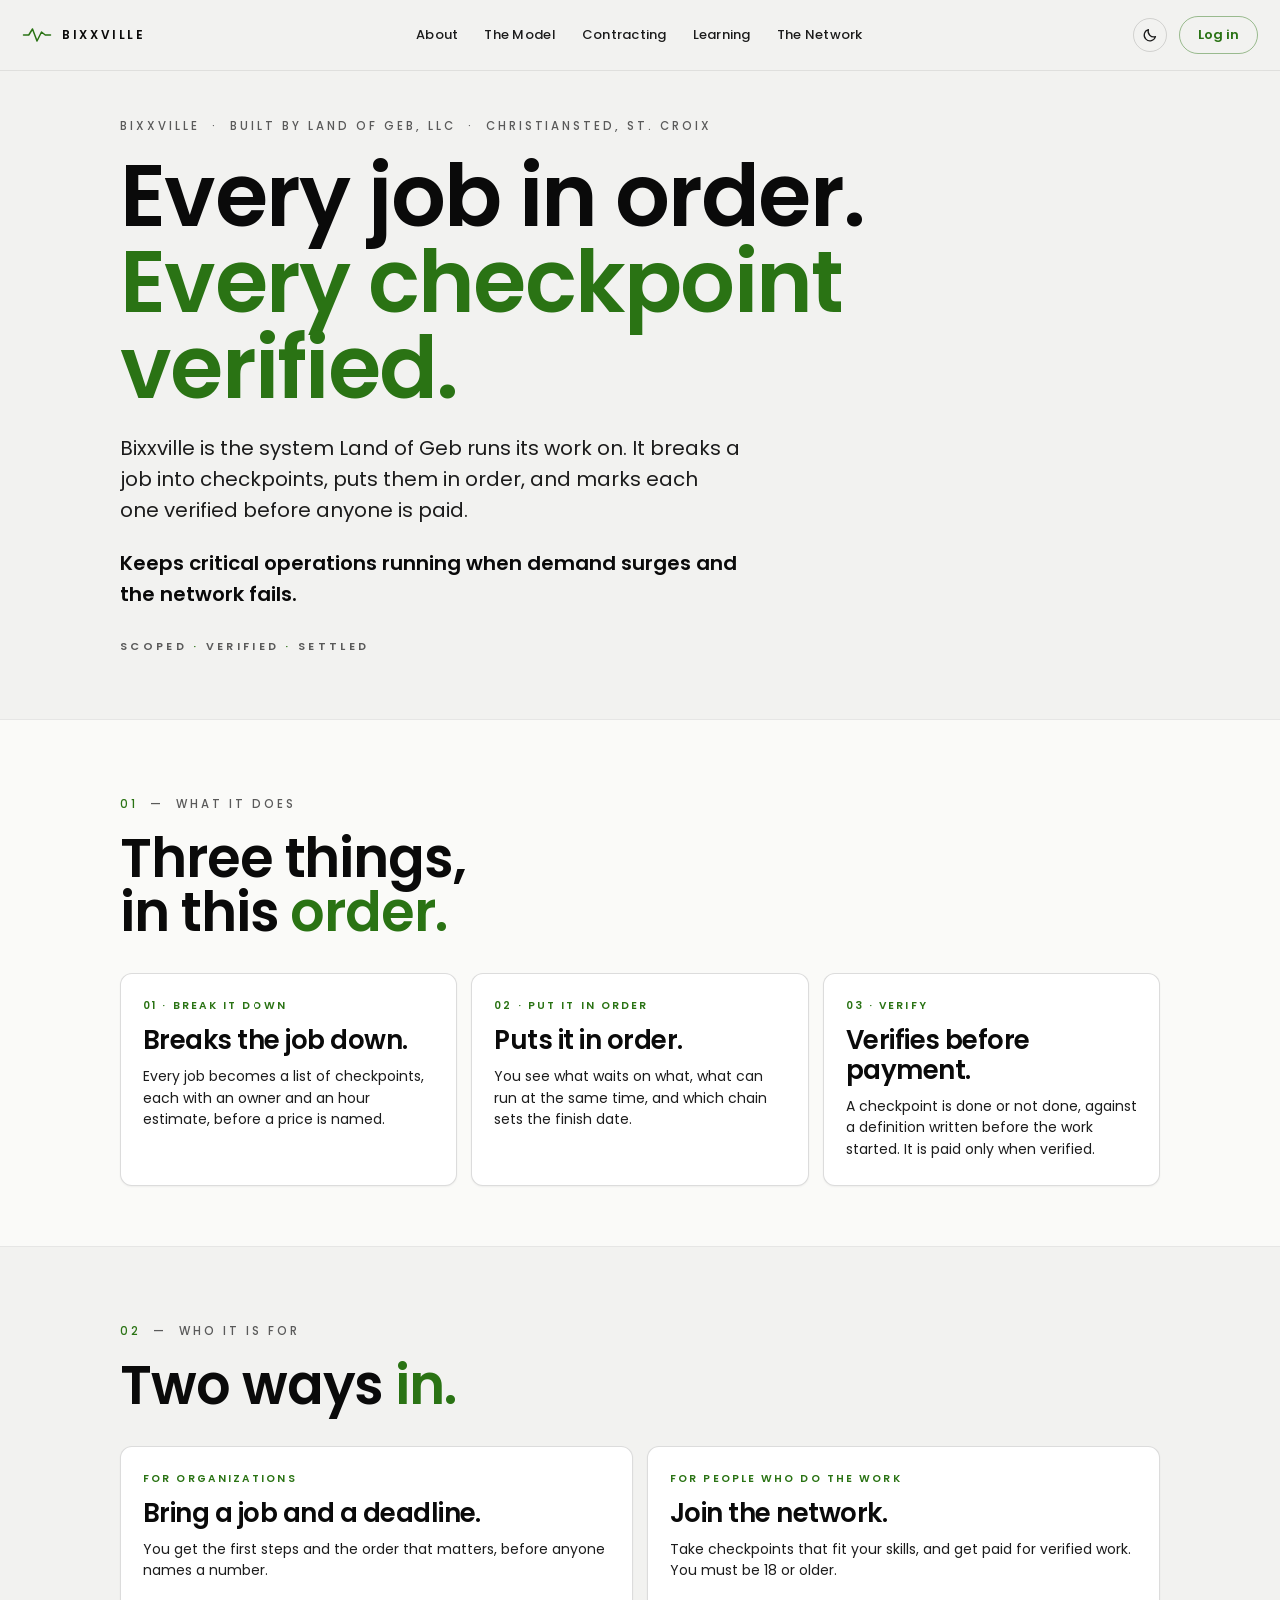
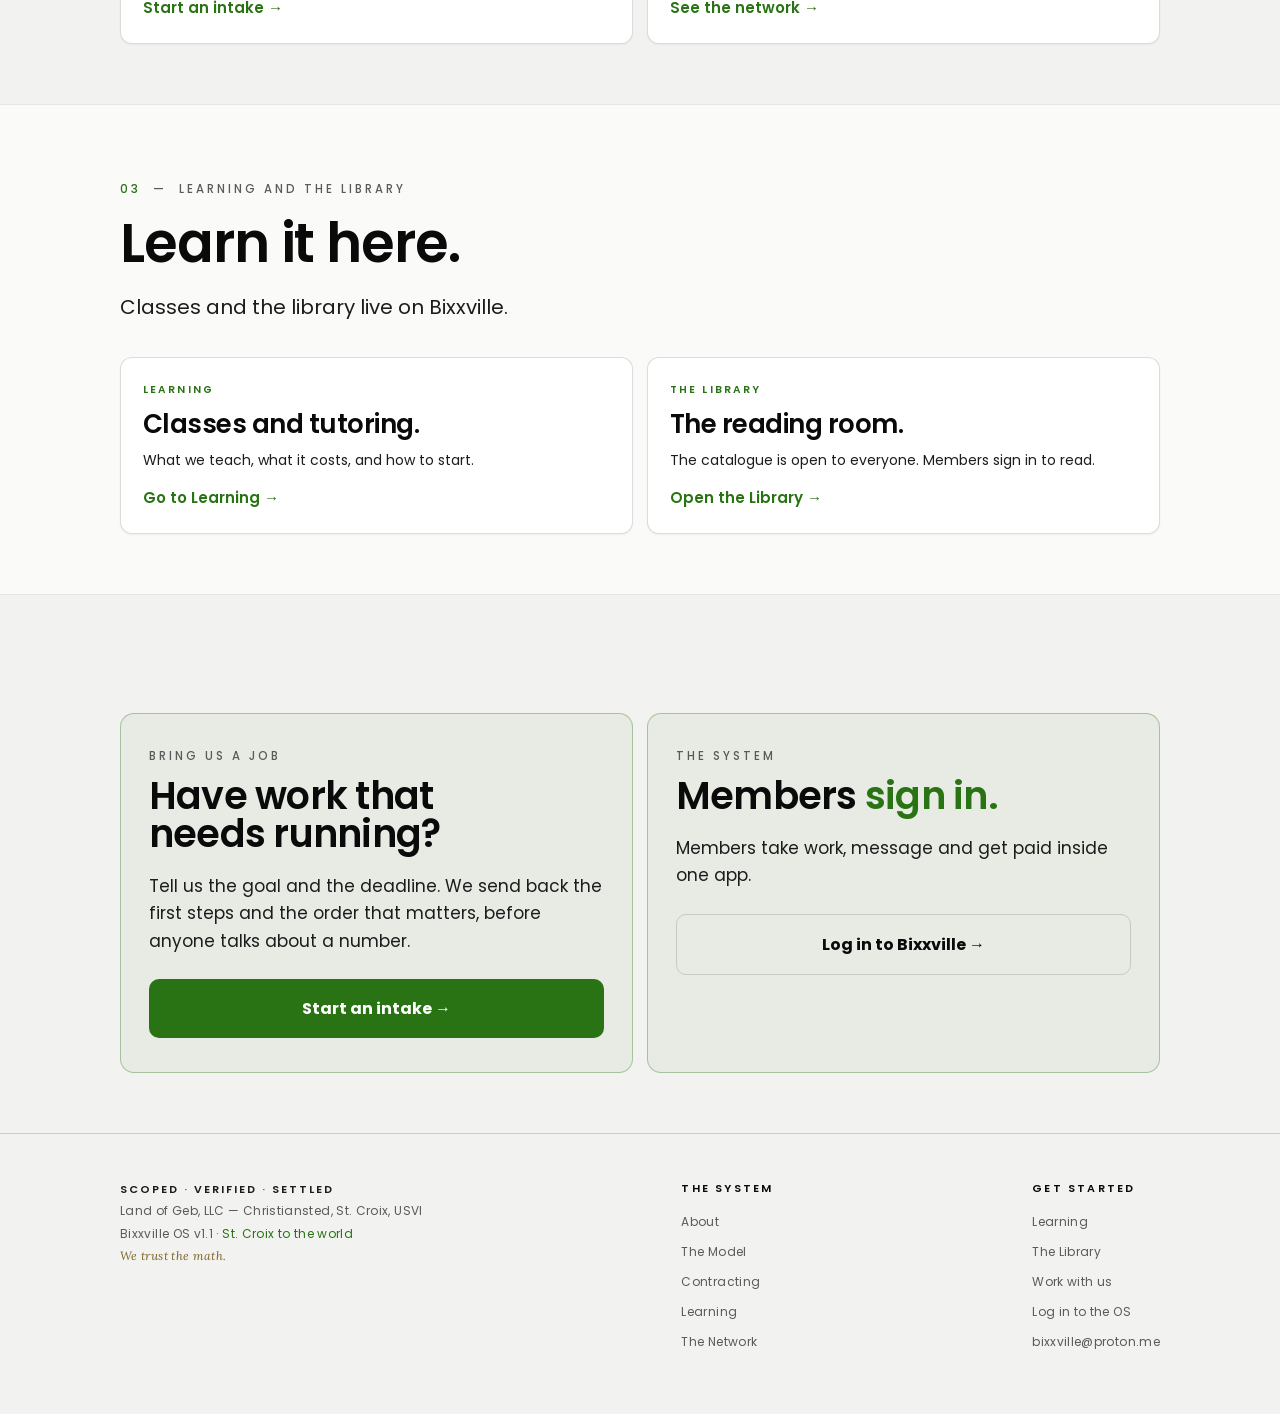
==== commit f8bf5ce8: "Review draft: retire Real Skills (redirect to Learning, packet archived), new homepage copy, light t" ====
--- a/index.html
+++ b/index.html
@@ -4,7 +4,7 @@
 <meta charset="UTF-8">
 <meta name="viewport" content="width=device-width, initial-scale=1.0, viewport-fit=cover">
 <title>Bixxville — the operating system for organized work</title>
-<meta name="description" content="Bixxville is an operating system that organizes people to complete work. Every engagement decomposed, priced from the breakdown, verified deliverable by deliverable, settled on math. Land of Geb, LLC — St. Croix, USVI.">
+<meta name="description" content="Bixxville is the system Land of Geb runs its work on. It breaks a job into checkpoints, puts them in order, and marks each one verified before anyone is paid. Land of Geb, LLC, Christiansted, St. Croix.">
 <link rel="preconnect" href="https://fonts.googleapis.com">
 <link rel="preconnect" href="https://fonts.gstatic.com" crossorigin>
 <link href="https://fonts.googleapis.com/css2?family=Poppins:wght@300;400;500;600;700&family=Lora:ital,wght@0,400;0,500;1,400&display=swap" rel="stylesheet">
@@ -46,10 +46,9 @@
   <a href="contracting.html"><span class="mi">03</span> Contracting</a>
   <a href="learning.html"><span class="mi">04</span> Learning</a>
   <a href="network.html"><span class="mi">05</span> The Network</a>
-  <a href="realskills.html"><span class="mi">06</span> Real Skills</a>
-  <a href="library.html"><span class="mi">07</span> The Library</a>
-  <a href="work.html"><span class="mi">08</span> Work with us</a>
-  <a href="https://ii00270.github.io/Bixxvillenode/" target="_blank" rel="noopener"><span class="mi">09</span> Log in</a>
+  <a href="library.html"><span class="mi">06</span> The Library</a>
+  <a href="work.html"><span class="mi">07</span> Work with us</a>
+  <a href="https://ii00270.github.io/Bixxvillenode/" target="_blank" rel="noopener"><span class="mi">08</span> Log in</a>
   <div class="mfoot">SCOPED <span>·</span> VERIFIED <span>·</span> SETTLED<br>Land of Geb, LLC — Christiansted, St. Croix, USVI</div>
 </div>
 
@@ -58,225 +57,81 @@
   <!-- HERO -->
   <section class="scene hero">
     <div class="wrap">
-      <div class="eyebrow rv">Land of Geb, LLC &nbsp;·&nbsp; Christiansted, St. Croix, USVI</div>
-      <h1 class="rv d1">We don't estimate.<br><span class="g">We decompose.</span></h1>
-      <p class="lead rv d2">Bixxville is an operating system for organizing people to complete work. Every engagement is broken into dependency-ordered units before anyone names a price. Every deliverable is binary — done or not done. Every settlement reconciles to the cent before the books close.</p>
-      <p class="lead rv d3">We take the contract. The system carries the coordination.</p>
+      <div class="eyebrow rv">Bixxville &nbsp;·&nbsp; built by Land of Geb, LLC &nbsp;·&nbsp; Christiansted, St. Croix</div>
+      <h1 class="rv d1">Every job in order.<br><span class="g">Every checkpoint verified.</span></h1>
+      <p class="lead rv d2">Bixxville is the system Land of Geb runs its work on. It breaks a job into checkpoints, puts them in order, and marks each one verified before anyone is paid.</p>
+      <p class="lead rv d3"><b>Keeps critical operations running when demand surges and the network fails.</b></p>
       <div class="spine rv d4">SCOPED <span>·</span> VERIFIED <span>·</span> SETTLED</div>
     </div>
   </section>
 
-  <!-- WHAT WE ARE -->
+  <!-- WHAT IT DOES -->
   <section class="scene alt">
     <div class="wrap">
-      <div class="eyebrow rv"><span class="n">01</span> &nbsp;— &nbsp;What we are</div>
-      <h2 class="rv d1">Two skills.<br>One <span class="g">method.</span></h2>
-      <p class="lead rv d2">Land of Geb is an institution built around two abilities that turn out to be the same ability.</p>
-
-      <div class="grid g2">
+      <div class="eyebrow rv"><span class="n">01</span> &nbsp;— &nbsp;What it does</div>
+      <h2 class="rv d1">Three things,<br>in this <span class="g">order.</span></h2>
+      <div class="grid g3">
         <div class="card rv d3">
-          <div class="ck">Executing work</div>
-          <h3>Getting a job closed.</h3>
-          <p>Taking work apart, putting the pieces in the order that actually finishes them, and delivering. Most work fails on sequence, not on effort — so sequence is what we do first.</p>
+          <div class="ck">01 · Break it down</div>
+          <h3>Breaks the job down.</h3>
+          <p>Every job becomes a list of checkpoints, each with an owner and an hour estimate, before a price is named.</p>
         </div>
         <div class="card rv d3">
-          <div class="ck">Reading markets</div>
-          <h3>Knowing when to enter and exit.</h3>
-          <p>That comes down to observation: watching what is actually happening rather than what you expect, and understanding what price is telling you about time.</p>
+          <div class="ck">02 · Put it in order</div>
+          <h3>Puts it in order.</h3>
+          <p>You see what waits on what, what can run at the same time, and which chain sets the finish date.</p>
+        </div>
+        <div class="card rv d4">
+          <div class="ck">03 · Verify</div>
+          <h3>Verifies before payment.</h3>
+          <p>A checkpoint is done or not done, against a definition written before the work started. It is paid only when verified.</p>
         </div>
       </div>
+    </div>
+  </section>
 
-      <p class="body rv d4" style="margin-top:34px">Both come down to the same discipline — seeing what is in front of you, in the right order, before you act. Learn it on a job and you can read a chart. Learn it on a chart and you can run a job.</p>
-
-      <h3 class="rv d5" style="margin-top:46px">We teach it two ways</h3>
+  <!-- WHO IT IS FOR -->
+  <section class="scene">
+    <div class="wrap">
+      <div class="eyebrow rv"><span class="n">02</span> &nbsp;— &nbsp;Who it is for</div>
+      <h2 class="rv d1">Two ways <span class="g">in.</span></h2>
       <div class="grid g2">
-        <a class="card rv d5" href="learning.html">
-          <div class="ck">Classes</div>
-          <h3>Learn the method directly.</h3>
-          <p>Technical analysis, how the forex, futures and options markets actually work, sales and psychology, marketing and branding. Every class is $50.</p>
-          <span class="arr">See the classes →</span>
+        <a class="card rv d3" href="work.html">
+          <div class="ck">For organizations</div>
+          <h3>Bring a job and a deadline.</h3>
+          <p>You get the first steps and the order that matters, before anyone names a number.</p>
+          <span class="arr">Start an intake →</span>
         </a>
-        <a class="card rv d5" href="network.html">
-          <div class="ck">On the job</div>
-          <h3>Learn it by doing it.</h3>
-          <p>Join the team, take real tasks, and help close real contracts. The same skill applied to work that pays — with every hour recorded and verified.</p>
-          <span class="arr">Join the network →</span>
+        <a class="card rv d3" href="network.html">
+          <div class="ck">For people who do the work</div>
+          <h3>Join the network.</h3>
+          <p>Take checkpoints that fit your skills, and get paid for verified work. You must be 18 or older.</p>
+          <span class="arr">See the network →</span>
         </a>
       </div>
     </div>
   </section>
 
-  <!-- THE THESIS -->
-  <section class="scene">
-    <div class="wrap">
-      <div class="eyebrow rv"><span class="n">02</span> &nbsp;— &nbsp;The thesis</div>
-      <h2 class="rv d1">Efficiency isn't a claim.<br>It's the <span class="g">architecture.</span></h2>
-      <p class="body rv d2">Most operations price work before they understand it, then spend the engagement discovering what they agreed to. The overrun was written into the quote. Bixxville inverts the order: understand the work, then derive the number from it. The price is an output, never an input.</p>
-      <div class="grid g2">
-        <div class="card rv d3">
-          <div class="ck">Scope before price</div>
-          <h3>The number follows the work.</h3>
-          <p>No engagement is priced before it is decomposed. Every unit of work carries an hour estimate and an owner, and the price is what those add up to — not a guess dressed as a quote.</p>
-        </div>
-        <div class="card rv d3">
-          <div class="ck">The refusal gate</div>
-          <h3>We decline what the calendar can't hold.</h3>
-          <p>If the work cannot fit the window, the network declines to quote and says so. A hard stop — not a rush fee. Not overridable by a client's willingness to pay more, or a member's willingness to absorb it.</p>
-        </div>
-        <div class="card rv d4">
-          <div class="ck">Binary deliverables</div>
-          <h3>Done, or not done.</h3>
-          <p>Every deliverable is defined before work starts, with no partial credit and no ambiguity about what triggers payment. There is nothing to argue about at the end, because the argument happened at the beginning.</p>
-        </div>
-        <div class="card rv d4">
-          <div class="ck">Arithmetic integrity</div>
-          <h3>The books check themselves.</h3>
-          <p>Before any cycle closes, the books are checked — every figure has to add up to the total, exactly, or it doesn't close. Once closed, the record is fixed and cannot be edited after the fact.</p>
-        </div>
-      </div>
-      <div class="note good rv d5">
-        <b>Why this matters on a contract.</b> Schedule slip and scope dispute are the two things that kill a job and a reputation. The refusal gate is designed to make the first one structurally unlikely, and binary deliverables are designed to make the second one impossible to have.
-      </div>
-    </div>
-  </section>
-
-  <!-- WHAT RUNS ON IT -->
+  <!-- LEARNING AND THE LIBRARY -->
   <section class="scene alt">
     <div class="wrap">
-      <div class="eyebrow rv"><span class="n">03</span> &nbsp;— &nbsp;What runs on it</div>
-      <h2 class="rv d1">One system.<br>Four directions.</h2>
-      <p class="body rv d2">The same method — decompose it, order it, verify it, settle it — applied to contracts, to teaching, and to the network that carries both.</p>
+      <div class="eyebrow rv"><span class="n">03</span> &nbsp;— &nbsp;Learning and the library</div>
+      <h2 class="rv d1">Learn it here.</h2>
+      <p class="lead rv d2">Classes and the library live on Bixxville.</p>
       <div class="grid g2">
-        <a class="card rv d3" href="contracting.html">
-          <div class="ck">01 &nbsp;· &nbsp;Contracting</div>
-          <h3>Federal facility and recovery work, delivered on the model.</h3>
-          <p>National Park Service facility work and disaster recovery — scoped as a dependency graph, priced firm-fixed, and settled against an audit. Efficiency is what we're selling.</p>
-          <span class="arr">See the contracting practice →</span>
+        <a class="card rv d3" href="learning.html">
+          <div class="ck">Learning</div>
+          <h3>Classes and tutoring.</h3>
+          <p>What we teach, what it costs, and how to start.</p>
+          <span class="arr">Go to Learning →</span>
         </a>
-        <a class="card rv d3" href="model.html">
-          <div class="ck">02 &nbsp;· &nbsp;The Model</div>
-          <h3>The mechanics, in full.</h3>
-          <p>Decomposition, the LOG, the tiers, how standing is earned, how settlement closes, and the line where automation stops and a human decides.</p>
-          <span class="arr">Read how it works →</span>
-        </a>
-        <a class="card rv d4" href="learning.html">
-          <div class="ck">03 &nbsp;· &nbsp;Learning</div>
-          <h3>Charts, markets, sales, mathematics.</h3>
-          <p>Technical analysis, how the forex, futures and options markets are built, sales and psychology, marketing and brand, and the mathematics underneath all of it. Education only — never financial advice.</p>
-          <span class="arr">See what we teach →</span>
-        </a>
-        <a class="card rv d4" href="network.html">
-          <div class="ck">04 &nbsp;· &nbsp;The Network</div>
-          <h3>Four tiers. Standing earned, never granted.</h3>
-          <p>Members hold a tier, a rate, and a computed standing. Work routes by proven capability. Advancement comes from delivered work — never from recruiting, never from a fee.</p>
-          <span class="arr">Join the network →</span>
+        <a class="card rv d3" href="library.html">
+          <div class="ck">The Library</div>
+          <h3>The reading room.</h3>
+          <p>The catalogue is open to everyone. Members sign in to read.</p>
+          <span class="arr">Open the Library →</span>
         </a>
       </div>
-    </div>
-  </section>
-
-  <!-- HOW A JOB RUNS -->
-  <section class="scene">
-    <div class="wrap">
-      <div class="eyebrow rv"><span class="n">04</span> &nbsp;— &nbsp;How a job runs</div>
-      <h2 class="rv d1">Intake to settlement.</h2>
-      <p class="body rv d2">The same six moves on every engagement, whether it's a federal task order or a kitchen renovation.</p>
-
-      <div class="stage rv d3">
-        <svg viewBox="0 0 700 150" role="img" aria-label="Six stages: intake, decompose, gate, price, execute and verify, settle">
-          <defs>
-            <marker id="ar" markerWidth="8" markerHeight="8" refX="6.5" refY="4" orient="auto">
-              <path d="M0,0 L8,4 L0,8 z" fill="var(--green)"/>
-            </marker>
-          </defs>
-          <g stroke="var(--green)" stroke-width="1.3" fill="none" opacity=".8">
-            <line x1="96" y1="60" x2="120" y2="60" marker-end="url(#ar)"/>
-            <line x1="216" y1="60" x2="240" y2="60" marker-end="url(#ar)"/>
-            <line x1="336" y1="60" x2="360" y2="60" marker-end="url(#ar)"/>
-            <line x1="456" y1="60" x2="480" y2="60" marker-end="url(#ar)"/>
-            <line x1="576" y1="60" x2="600" y2="60" marker-end="url(#ar)"/>
-          </g>
-          <g class="pop p1"><rect class="nd" x="8" y="38" width="88" height="44" rx="7"/><text class="ntext" x="52" y="58" text-anchor="middle">Intake</text><text class="anno" x="52" y="73" text-anchor="middle">the goal</text></g>
-          <g class="pop p2"><rect class="nd" x="128" y="38" width="88" height="44" rx="7"/><text class="ntext" x="172" y="58" text-anchor="middle">Decompose</text><text class="anno" x="172" y="73" text-anchor="middle">to leaves</text></g>
-          <g class="pop p3"><rect class="nd warn" x="248" y="38" width="88" height="44" rx="7"/><text class="ntext" x="292" y="58" text-anchor="middle">Gate</text><text class="nsub o" x="292" y="73" text-anchor="middle">fits or refuse</text></g>
-          <g class="pop p4"><rect class="nd" x="368" y="38" width="88" height="44" rx="7"/><text class="ntext" x="412" y="58" text-anchor="middle">Price</text><text class="anno" x="412" y="73" text-anchor="middle">from the map</text></g>
-          <g class="pop p5"><rect class="nd" x="488" y="38" width="88" height="44" rx="7"/><text class="ntext" x="532" y="58" text-anchor="middle">Execute</text><text class="anno" x="532" y="73" text-anchor="middle">&amp; verify</text></g>
-          <g class="pop p6"><rect class="nd" x="608" y="38" width="88" height="44" rx="7"/><text class="ntext" x="652" y="58" text-anchor="middle">Settle</text><text class="nsub" x="652" y="73" text-anchor="middle">audited</text></g>
-          <text class="anno pop p7" x="350" y="120" text-anchor="middle">the price is derived at step four — never before step two</text>
-        </svg>
-      </div>
-
-      <div class="steps rv d4">
-        <div class="step"><span class="sn">01</span><div class="sb"><div class="st">Intake</div><div class="sd">The goal is stated in the client's own words, along with the window it has to happen in.</div></div></div>
-        <div class="step"><span class="sn">02</span><div class="sb"><div class="st">Decomposition</div><div class="sd">The goal becomes a dependency graph. Leaves are the priced, estimated units of work; branches are pure containers that roll up and are never separately billed. <em>No oversight multiple. No consumption surcharge.</em></div></div></div>
-        <div class="step"><span class="sn">03</span><div class="sb"><div class="st">The gate</div><div class="sd">Estimated work is measured against the available window. If the critical path alone can't fit, the network declines and says what it would take — more people, or more time.</div></div></div>
-        <div class="step"><span class="sn">04</span><div class="sb"><div class="st">Price</div><div class="sd">The sized work becomes the price, with the reserve funded off the top rather than added on afterward. The client sees one flat number, and the derivation behind it is available on request.</div></div></div>
-        <div class="step"><span class="sn">05</span><div class="sb"><div class="st">Execute &amp; verify</div><div class="sd">Work is claimed by members at their tier. Each deliverable closes binary against the definition written at scoping. Communication runs inside the system, next to the work.</div></div></div>
-        <div class="step"><span class="sn">06</span><div class="sb"><div class="st">Settle</div><div class="sd">Deliverables close binary. The books are checked before the cycle closes — every figure has to add up, exactly. Once closed, the record is fixed.</div></div></div>
-      </div>
-    </div>
-  </section>
-
-  <!-- THE CONSTANTS -->
-  <section class="scene alt">
-    <div class="wrap">
-      <div class="eyebrow rv"><span class="n">05</span> &nbsp;— &nbsp;The constants</div>
-      <h2 class="rv d1">The numbers that<br>don't move.</h2>
-      <p class="body rv d2">Published, fixed, and identical for every engagement and every member. They are not adjusted to win a price-sensitive client.</p>
-      <div class="grid g4 rv d3">
-        <div class="stat"><div class="sv">1 LOG</div><div class="sl">One hour of qualified work — the atomic unit of account</div></div>
-        <div class="stat"><div class="sv">25%</div><div class="sl">Reserve, off the top, every engagement, every pathway</div></div>
-        <div class="stat"><div class="sv">28 days</div><div class="sl">One cycle — work, verification, settlement. Thirteen a year</div></div>
-        <div class="stat"><div class="sv">4</div><div class="sl">Tiers: Apprentice, Wrangler, Architect, Operator</div></div>
-      </div>
-      <div class="note good rv d4">
-        <b>And one more that doesn't move: how standing is earned.</b> A member's record is built from what they actually delivered — whether it shipped, whether it was on time, whether they kept it up. Calculated the same way for everyone, every cycle, with nothing discretionary added on top.
-      </div>
-    </div>
-  </section>
-
-  <!-- WHO IT'S FOR -->
-  <section class="scene">
-    <div class="wrap narrow">
-      <div class="eyebrow rv"><span class="n">06</span> &nbsp;— &nbsp;Who this is for</div>
-      <h2 class="rv d1">Smart people in places<br>the world <span class="g">underestimates.</span></h2>
-      <p class="body rv d2">The problem was never effort. The people this network is built for already know how to work. What they never had is the structure that protects them while they do it — the system that shows each step, lines it in order, names the price before the work starts, and makes sure everyone gets paid for what they actually delivered.</p>
-      <p class="body rv d3">Without that structure, capable people spend their energy on the wrong things in the wrong order. They undercharge because they never scoped the work. They go unpaid because there was no record. They burn out because the coordination fell on them instead of on a system built to carry it.</p>
-      <p class="serif rv d4" style="margin-top:30px">Bixxville is the system built to carry it.</p>
-      <div class="quote rv d5">
-        The mission: to build a union and a chamber of commerce inside one operating system — so the people who do the work have the security, the structure, and the standing they were never given.
-        <cite>North Star Document · Land of Geb, LLC</cite>
-      </div>
-    </div>
-  </section>
-
-  <!-- WHERE -->
-  <section class="scene alt">
-    <div class="wrap">
-      <div class="eyebrow rv"><span class="n">07</span> &nbsp;— &nbsp;Where it runs</div>
-      <h2 class="rv d1">St. Croix is the proof.<br>The world is the <span class="g">scale.</span></h2>
-      <p class="body rv d2">The island is not a limitation — it's the vantage point. If a self-sustaining operating network can be built from Christiansted, it can be built from anywhere. The rules are the same rules, the unit is the same unit, and the settlement works the same way wherever a node stands.</p>
-
-      <div class="stage rv d3">
-        <svg viewBox="0 0 640 260" role="img" aria-label="St. Croix as origin node with the network extending outward">
-          <g class="edge-set">
-            <path class="edge" d="M320,130 C250,70 180,52 108,56"/>
-            <path class="edge lit" d="M320,130 C398,74 466,56 536,48"/>
-            <path class="edge" d="M320,130 C240,180 164,204 92,202"/>
-            <path class="edge" d="M320,130 C408,180 476,208 548,214"/>
-          </g>
-          <g class="pop p2"><circle cx="108" cy="56" r="8" fill="none" stroke="var(--gold)" stroke-width="1.4"/><text class="anno" x="108" y="36" text-anchor="middle">Florida · Real Estate</text></g>
-          <g class="pop p3"><circle cx="536" cy="48" r="8" fill="var(--green)"/><text class="anno" x="536" y="28" text-anchor="middle" fill="var(--green)">USVI · Education</text></g>
-          <g class="pop p4"><circle cx="92" cy="202" r="8" fill="none" stroke="var(--rail)" stroke-width="1.6"/><text class="anno" x="92" y="226" text-anchor="middle">Caribbean · Distribution</text></g>
-          <g class="pop p5"><circle cx="548" cy="214" r="8" fill="none" stroke="var(--rail)" stroke-width="1.6"/><text class="anno" x="548" y="238" text-anchor="middle">Diaspora · Build</text></g>
-          <g class="pop p1">
-            <circle cx="320" cy="130" r="26" fill="none" stroke="var(--green)" stroke-width="1.6"/>
-            <circle cx="320" cy="130" r="5" fill="var(--green)"/>
-            <text class="anno" x="320" y="176" text-anchor="middle">ST. CROIX · ORIGIN NODE</text>
-          </g>
-        </svg>
-      </div>
-      <p class="body rv d4" style="margin-top:22px">Nodes operate within their own radius, on the same principles, along a shared spine. Each node that demonstrates the method earns the right to extend the network — and the math ensures no node can corrupt another.</p>
     </div>
   </section>
 
@@ -285,18 +140,16 @@
     <div class="wrap">
       <div class="grid g2">
         <div class="ctabox rv">
-          <div class="eyebrow" style="margin-bottom:12px">Bring us a goal</div>
+          <div class="eyebrow" style="margin-bottom:12px">Bring us a job</div>
           <h2 style="font-size:clamp(26px,5.5vw,38px)">Have work that<br>needs running?</h2>
-          <p class="body" style="margin-top:8px">Tell us the goal and the window. You'll get a partial map back — the real first steps and the order that matters — before anyone talks about a number.</p>
+          <p class="body" style="margin-top:8px">Tell us the goal and the deadline. We send back the first steps and the order that matters, before anyone talks about a number.</p>
           <a class="biglink" href="work.html">Start an intake →</a>
-          <div class="ctanote">Takes about three minutes.</div>
         </div>
         <div class="ctabox rv d2">
-          <div class="eyebrow" style="margin-bottom:12px">Enter the system</div>
-          <h2 style="font-size:clamp(26px,5.5vw,38px)">The OS is <span class="g">live.</span></h2>
-          <p class="body" style="margin-top:8px">Members coordinate, claim work, message by text and voice, and settle inside the operating system itself. Everything on this site is running right now.</p>
+          <div class="eyebrow" style="margin-bottom:12px">The system</div>
+          <h2 style="font-size:clamp(26px,5.5vw,38px)">Members <span class="g">sign in.</span></h2>
+          <p class="body" style="margin-top:8px">Members take work, message and get paid inside one app.</p>
           <a class="biglink ghost" href="https://ii00270.github.io/Bixxvillenode/" target="_blank" rel="noopener">Log in to Bixxville →</a>
-          <div class="ctanote">Any phone or computer, anywhere in the world.</div>
         </div>
       </div>
     </div>
@@ -322,7 +175,7 @@
     </div>
     <div class="fnav">
       <span class="ftitle">Get started</span>
-      <a href="realskills.html">Real Skills tutoring</a>
+      <a href="learning.html">Learning</a>
       <a href="library.html">The Library</a>
       <a href="work.html">Work with us</a>
       <a href="https://ii00270.github.io/Bixxvillenode/" target="_blank" rel="noopener">Log in to the OS</a>
--- a/bixx.css
+++ b/bixx.css
@@ -1,4 +1,6 @@
-/* ==========================================================================
+/* Shared tokens: dark values match tokens.css (landofgeb.net). Light values were aligned to the
+   landofgeb.net light theme on 23 Oct 2026 (review draft); see Brand-Review 02-TOKENS.md.
+   ==========================================================================
    BIXXVILLE — shared design system
    Land of Geb, LLC · Christiansted, St. Croix · USVI
 
@@ -49,16 +51,16 @@
 /* ---- light: automatic for a light-preferring OS, unless dark was chosen ---- */
 @media (prefers-color-scheme: light){
   :root:not([data-theme="dark"]){
-    --black:#FAFBF8;
+    --black:#F2F2F0;
     --panel:#FFFFFF;
-    --panel2:#F2F5EF;
-
-    --white:#0D1110;
-    --soft:#39423E;
-    --grey:#697370;
+    --panel2:#FAFAF8;
+
+    --white:#0A0A0A;
+    --soft:#1C1C1C;
+    --grey:#5A5A5A;
 
     --green:#2A7314;
-    --orange:#C4431A;
+    --orange:#C0411A;
     --gold:#7D6428;
     --rail:#C7D3C2;
 
@@ -69,13 +71,13 @@
     --green-edge-soft:rgba(42,115,20,.17);
     --green-edge-strong:rgba(42,115,20,.45);
     --gold-edge:rgba(125,100,40,.38);
-    --line:rgba(13,17,16,.14);
-    --line2:rgba(13,17,16,.08);
-    --line3:rgba(13,17,16,.025);
-    --field:rgba(13,17,16,.20);
-    --nav-bg:rgba(250,251,248,.90);
-    --menu-bg:rgba(250,251,248,.98);
-    --card-shadow:0 1px 2px rgba(13,17,16,.05);
+    --line:rgba(10,10,10,.14);
+    --line2:rgba(10,10,10,.08);
+    --line3:rgba(10,10,10,.025);
+    --field:rgba(10,10,10,.20);
+    --nav-bg:rgba(242,242,240,.92);
+    --menu-bg:rgba(242,242,240,.98);
+    --card-shadow:0 1px 2px rgba(10,10,10,.05);
     --sun:none;
     --moon:block;
   }
@@ -83,16 +85,16 @@
 
 /* ---- light: chosen explicitly ---- */
 :root[data-theme="light"]{
-  --black:#FAFBF8;
+  --black:#F2F2F0;
   --panel:#FFFFFF;
-  --panel2:#F2F5EF;
-
-  --white:#0D1110;
-  --soft:#39423E;
-  --grey:#697370;
+  --panel2:#FAFAF8;
+
+  --white:#0A0A0A;
+  --soft:#1C1C1C;
+  --grey:#5A5A5A;
 
   --green:#2A7314;
-  --orange:#C4431A;
+  --orange:#C0411A;
   --gold:#7D6428;
   --rail:#C7D3C2;
 
@@ -103,13 +105,13 @@
   --green-edge-soft:rgba(42,115,20,.17);
   --green-edge-strong:rgba(42,115,20,.45);
   --gold-edge:rgba(125,100,40,.38);
-  --line:rgba(13,17,16,.14);
-  --line2:rgba(13,17,16,.08);
-  --line3:rgba(13,17,16,.025);
-  --field:rgba(13,17,16,.20);
-  --nav-bg:rgba(250,251,248,.90);
-  --menu-bg:rgba(250,251,248,.98);
-  --card-shadow:0 1px 2px rgba(13,17,16,.05);
+  --line:rgba(10,10,10,.14);
+  --line2:rgba(10,10,10,.08);
+  --line3:rgba(10,10,10,.025);
+  --field:rgba(10,10,10,.20);
+  --nav-bg:rgba(242,242,240,.92);
+  --menu-bg:rgba(242,242,240,.98);
+  --card-shadow:0 1px 2px rgba(10,10,10,.05);
   --sun:none;
   --moon:block;
 }
@@ -368,3 +370,17 @@
   stroke-width:1.9; stroke-linecap:round; stroke-linejoin:round}
 .themetog .i-sun{display:var(--sun)}
 .themetog .i-moon{display:var(--moon)}
+
+/* ── print: always on white, whatever the theme ── */
+@media print{
+  :root,:root[data-theme="dark"],:root:not([data-theme="light"]){
+    --black:#FFFFFF; --panel:#FFFFFF; --panel2:#FFFFFF; --white:#000000; --soft:#000000; --grey:#333333;
+    --green:#1E5A0E; --orange:#9A3412; --gold:#5C4A1E; --line:rgba(0,0,0,.25); --line2:rgba(0,0,0,.15);
+  }
+  html,body{background:#FFFFFF !important;color:#000000 !important}
+  nav,.menu,.themetog,.ham,.spine{display:none !important}
+  *,*::before,*::after{box-shadow:none !important;text-shadow:none !important;animation:none !important;transition:none !important}
+  .rv{opacity:1 !important;transform:none !important}
+  a[href^="http"]::after{content:" (" attr(href) ")";font-size:.85em;word-break:break-all}
+  .card,.ctabox,section{break-inside:avoid}
+}
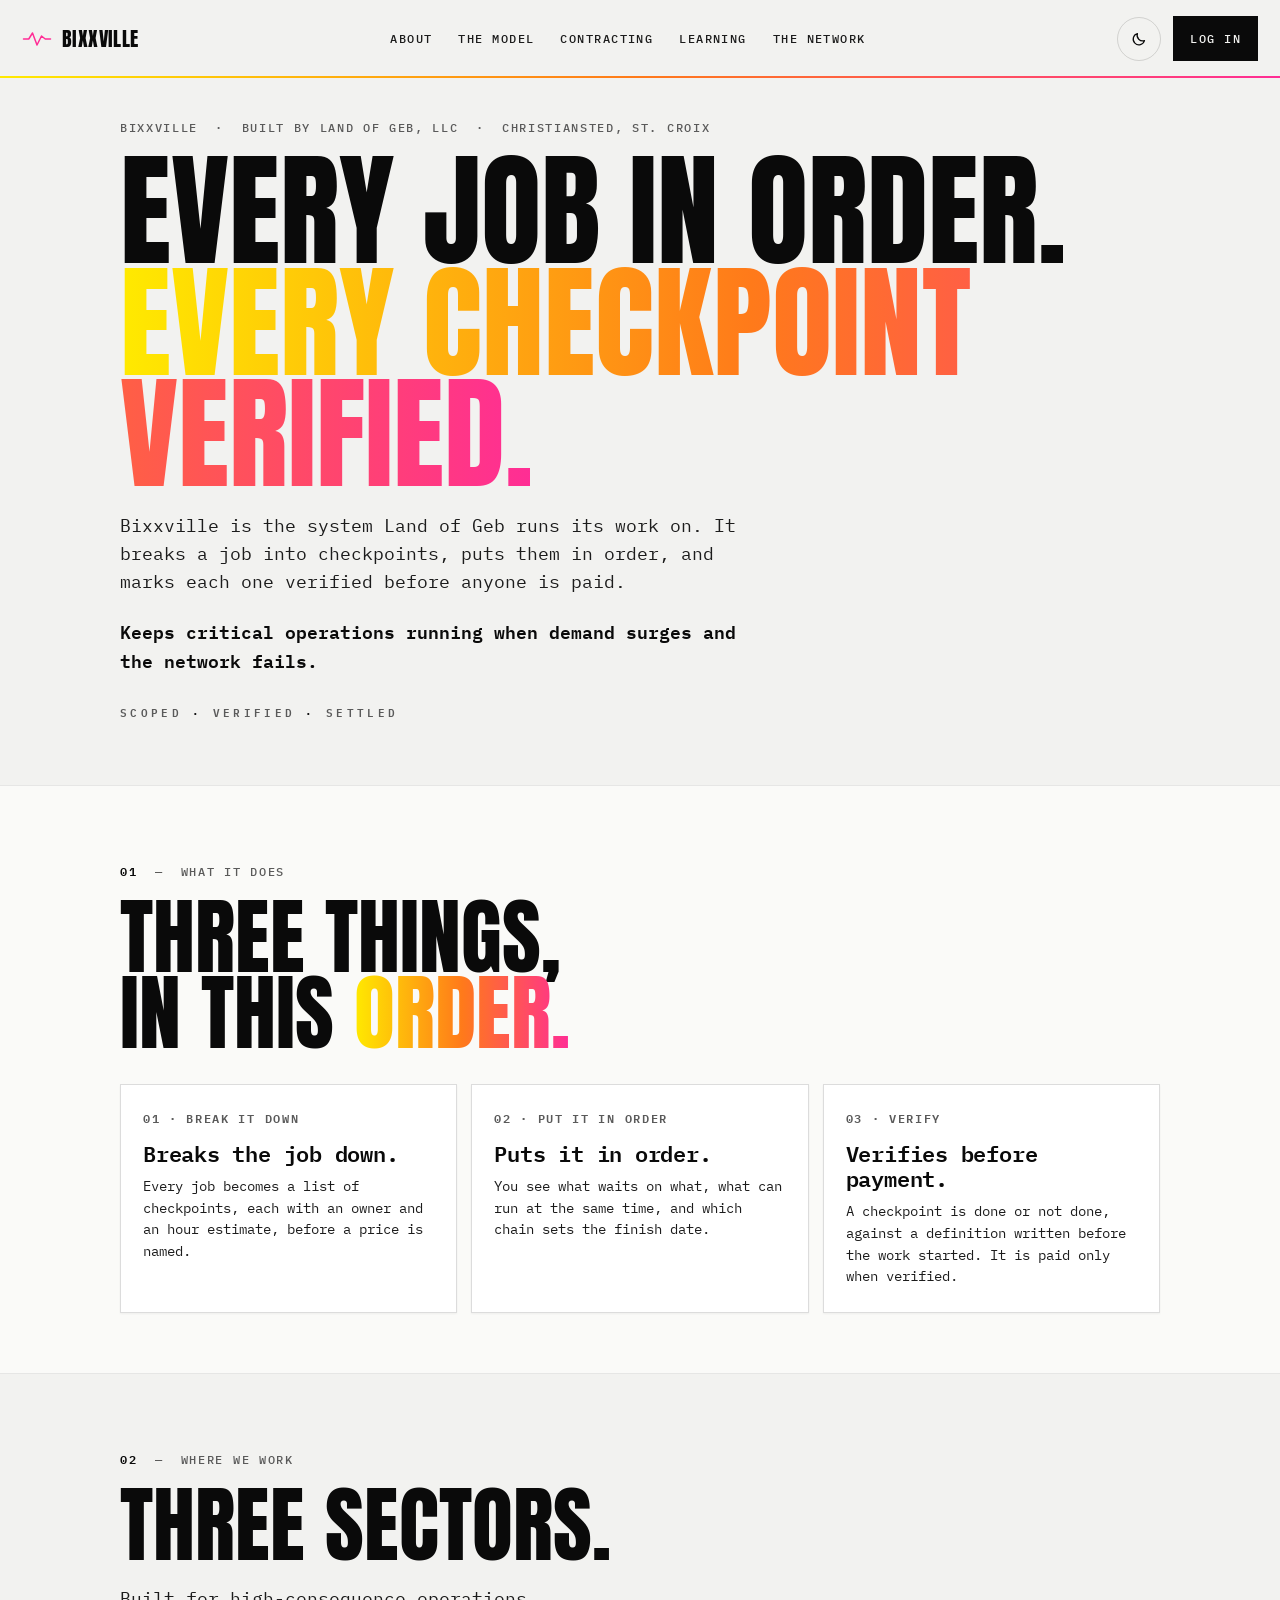
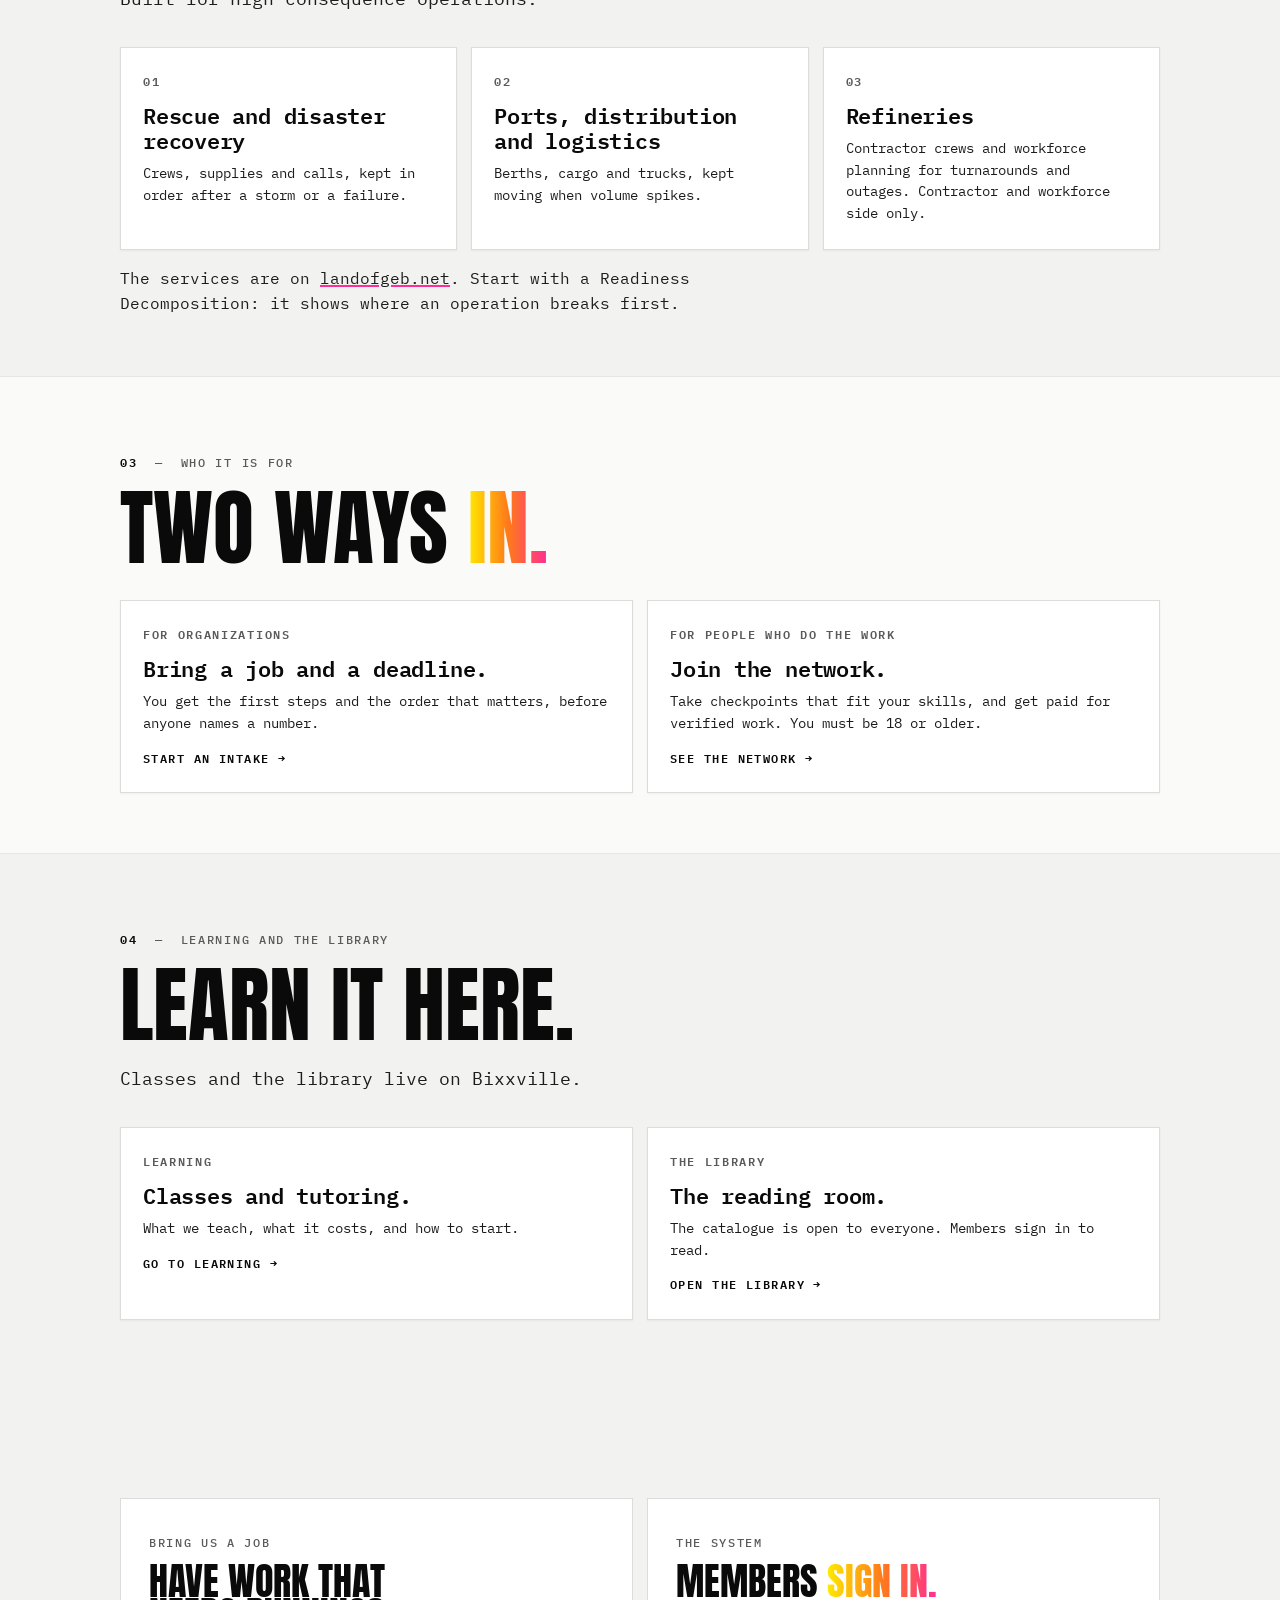
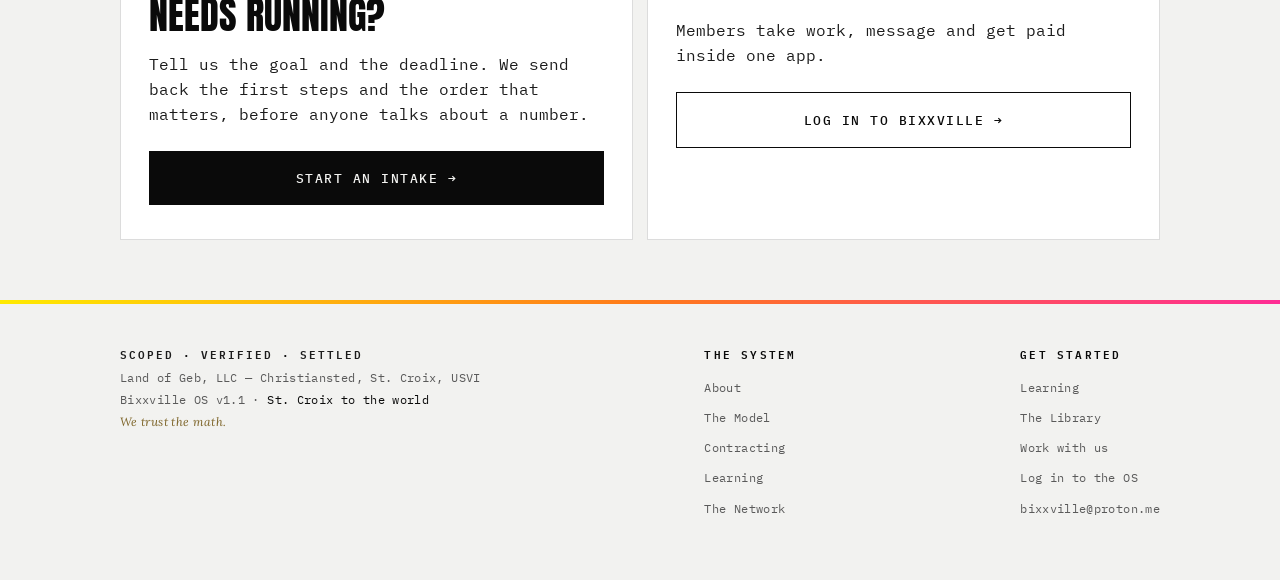
==== commit f6fde491: "Review draft: restyle to the Land of Geb / OS look (Anton, IBM Plex Mono, ink and neon); three secto" ====
--- a/index.html
+++ b/index.html
@@ -7,7 +7,7 @@
 <meta name="description" content="Bixxville is the system Land of Geb runs its work on. It breaks a job into checkpoints, puts them in order, and marks each one verified before anyone is paid. Land of Geb, LLC, Christiansted, St. Croix.">
 <link rel="preconnect" href="https://fonts.googleapis.com">
 <link rel="preconnect" href="https://fonts.gstatic.com" crossorigin>
-<link href="https://fonts.googleapis.com/css2?family=Poppins:wght@300;400;500;600;700&family=Lora:ital,wght@0,400;0,500;1,400&display=swap" rel="stylesheet">
+<link href="https://fonts.googleapis.com/css2?family=Anton&family=IBM+Plex+Mono:wght@300;400;500;600;700&family=Lora:ital,wght@0,400;0,500;1,400&display=swap" rel="stylesheet">
 <link rel="stylesheet" href="bixx.css">
 <script>(function(){try{var t=localStorage.getItem('bx-theme');if(t)document.documentElement.setAttribute('data-theme',t)}catch(e){}})();</script>
 
@@ -90,10 +90,37 @@
     </div>
   </section>
 
+  <!-- WHERE WE WORK -->
+  <section class="scene">
+    <div class="wrap">
+      <div class="eyebrow rv"><span class="n">02</span> &nbsp;— &nbsp;Where we work</div>
+      <h2 class="rv d1">Three sectors.</h2>
+      <p class="lead rv d2">Built for high-consequence operations.</p>
+      <div class="grid g3">
+        <a class="card rv d3" href="https://landofgeb.net/services.html#readiness-decomposition">
+          <div class="ck">01</div>
+          <h3>Rescue and disaster recovery</h3>
+          <p>Crews, supplies and calls, kept in order after a storm or a failure.</p>
+        </a>
+        <a class="card rv d3" href="https://landofgeb.net/services.html#readiness-decomposition">
+          <div class="ck">02</div>
+          <h3>Ports, distribution and logistics</h3>
+          <p>Berths, cargo and trucks, kept moving when volume spikes.</p>
+        </a>
+        <a class="card rv d4" href="https://landofgeb.net/services.html#readiness-decomposition">
+          <div class="ck">03</div>
+          <h3>Refineries</h3>
+          <p>Contractor crews and workforce planning for turnarounds and outages. Contractor and workforce side only.</p>
+        </a>
+      </div>
+      <p class="body rv d5">The services are on <a href="https://landofgeb.net/services.html" style="color:inherit;text-decoration:underline;text-decoration-color:#FF2D95;text-decoration-thickness:2px">landofgeb.net</a>. Start with a Readiness Decomposition: it shows where an operation breaks first.</p>
+    </div>
+  </section>
+
   <!-- WHO IT IS FOR -->
-  <section class="scene">
-    <div class="wrap">
-      <div class="eyebrow rv"><span class="n">02</span> &nbsp;— &nbsp;Who it is for</div>
+  <section class="scene alt">
+    <div class="wrap">
+      <div class="eyebrow rv"><span class="n">03</span> &nbsp;— &nbsp;Who it is for</div>
       <h2 class="rv d1">Two ways <span class="g">in.</span></h2>
       <div class="grid g2">
         <a class="card rv d3" href="work.html">
@@ -113,9 +140,9 @@
   </section>
 
   <!-- LEARNING AND THE LIBRARY -->
-  <section class="scene alt">
-    <div class="wrap">
-      <div class="eyebrow rv"><span class="n">03</span> &nbsp;— &nbsp;Learning and the library</div>
+  <section class="scene">
+    <div class="wrap">
+      <div class="eyebrow rv"><span class="n">04</span> &nbsp;— &nbsp;Learning and the library</div>
       <h2 class="rv d1">Learn it here.</h2>
       <p class="lead rv d2">Classes and the library live on Bixxville.</p>
       <div class="grid g2">
--- a/bixx.css
+++ b/bixx.css
@@ -1,5 +1,6 @@
-/* Shared tokens: dark values match tokens.css (landofgeb.net). Light values were aligned to the
-   landofgeb.net light theme on 23 Oct 2026 (review draft); see Brand-Review 02-TOKENS.md.
+/* Shared tokens with landofgeb.net and the OS (tokens.css): same neutrals, the same Land of Geb
+   neon, the same typefaces (Anton, IBM Plex Mono). Restyled 23 Oct 2026 (review draft).
+   The token names below are older than the restyle: --green is now the ACCENT (ink), not green.
    ==========================================================================
    BIXXVILLE — shared design system
    Land of Geb, LLC · Christiansted, St. Croix · USVI
@@ -20,19 +21,19 @@
   --soft:#CDCFD3;           /* body text */
   --grey:#A6ADB4;           /* muted, labels, captions */
 
-  /* accents */
-  --green:#8CF060;
+  /* accents: the Land of Geb look is ink plus the neon gradient */
+  --green:#F4F5F7;
   --orange:#F45E26;
   --gold:#AA8C4E;
-  --rail:#2C482A;
+  --rail:#262626;
 
   /* derived — flip with the theme */
-  --on-green:#08110C;                     /* text sitting on a green fill */
-  --green-tint:rgba(140,240,96,.04);
-  --green-tint-2:rgba(140,240,96,.06);
-  --green-edge:rgba(140,240,96,.40);
-  --green-edge-soft:rgba(140,240,96,.20);
-  --green-edge-strong:rgba(140,240,96,.55);
+  --on-green:#0A0B0C;                     /* text sitting on an accent fill */
+  --green-tint:rgba(255,45,149,.06);
+  --green-tint-2:rgba(255,45,149,.09);
+  --green-edge:rgba(244,245,247,.40);
+  --green-edge-soft:rgba(244,245,247,.20);
+  --green-edge-strong:#F4F5F7;
   --gold-edge:rgba(170,140,78,.40);
   --line:rgba(244,245,247,.12);           /* visible divider */
   --line2:rgba(244,245,247,.07);          /* faint divider */
@@ -44,7 +45,9 @@
   --sun:block;                            /* which toggle icon shows */
   --moon:none;
 
-  --mono:'Poppins',sans-serif;
+  --mono:'IBM Plex Mono',ui-monospace,Menlo,monospace;
+  --display:'Anton','Impact','Arial Narrow',sans-serif;
+  --neon:linear-gradient(90deg,#FFEA00 0%,#FF7A1A 50%,#FF2D95 100%);
   --nav-h:64px;
 }
 
@@ -59,17 +62,17 @@
     --soft:#1C1C1C;
     --grey:#5A5A5A;
 
-    --green:#2A7314;
+    --green:#0A0A0A;
     --orange:#C0411A;
     --gold:#7D6428;
-    --rail:#C7D3C2;
-
-    --on-green:#FFFFFF;
-    --green-tint:rgba(42,115,20,.05);
-    --green-tint-2:rgba(42,115,20,.09);
-    --green-edge:rgba(42,115,20,.34);
-    --green-edge-soft:rgba(42,115,20,.17);
-    --green-edge-strong:rgba(42,115,20,.45);
+    --rail:#DCDCD8;
+
+    --on-green:#F2F2F0;
+    --green-tint:rgba(255,45,149,.05);
+    --green-tint-2:rgba(255,45,149,.08);
+    --green-edge:rgba(10,10,10,.45);
+    --green-edge-soft:rgba(10,10,10,.18);
+    --green-edge-strong:#0A0A0A;
     --gold-edge:rgba(125,100,40,.38);
     --line:rgba(10,10,10,.14);
     --line2:rgba(10,10,10,.08);
@@ -93,17 +96,17 @@
   --soft:#1C1C1C;
   --grey:#5A5A5A;
 
-  --green:#2A7314;
+  --green:#0A0A0A;
   --orange:#C0411A;
   --gold:#7D6428;
-  --rail:#C7D3C2;
-
-  --on-green:#FFFFFF;
-  --green-tint:rgba(42,115,20,.05);
-  --green-tint-2:rgba(42,115,20,.09);
-  --green-edge:rgba(42,115,20,.34);
-  --green-edge-soft:rgba(42,115,20,.17);
-  --green-edge-strong:rgba(42,115,20,.45);
+  --rail:#DCDCD8;
+
+  --on-green:#F2F2F0;
+  --green-tint:rgba(255,45,149,.05);
+  --green-tint-2:rgba(255,45,149,.08);
+  --green-edge:rgba(10,10,10,.45);
+  --green-edge-soft:rgba(10,10,10,.18);
+  --green-edge-strong:#0A0A0A;
   --gold-edge:rgba(125,100,40,.38);
   --line:rgba(10,10,10,.14);
   --line2:rgba(10,10,10,.08);
@@ -371,6 +374,63 @@
 .themetog .i-sun{display:var(--sun)}
 .themetog .i-moon{display:var(--moon)}
 
+/* ══ The Land of Geb / OS look ═══════════════════════════════════════════
+   Same type, neon and square edges as landofgeb.net and the OS. */
+body{font-family:var(--mono); font-size:15px; line-height:1.6}
+::selection{background:#FF2D95; color:#0A0A0A}
+h1,h2{font-family:var(--display); font-weight:400; text-transform:uppercase; letter-spacing:0; line-height:.9}
+h1{font-size:clamp(52px,10.5vw,124px)}
+h2{font-size:clamp(40px,7vw,84px)}
+h3{font-family:var(--mono); font-weight:600; letter-spacing:-.01em}
+.g{background:var(--neon); -webkit-background-clip:text; background-clip:text; color:transparent}
+h3 .g,p .g,.body .g,.lead .g{background:none; color:var(--white); text-decoration:underline; text-decoration-color:#FF2D95; text-decoration-thickness:3px; -webkit-text-fill-color:currentColor}
+.eyebrow{font-family:var(--mono); font-size:12px; letter-spacing:.14em}
+.eyebrow .n{color:var(--white); font-weight:600}
+.lead{font-size:clamp(15px,3.9vw,18px)}
+.body{font-size:clamp(14px,3.6vw,15.5px)}
+nav{border-bottom:1px solid var(--line)}
+nav::after{content:''; position:absolute; left:0; right:0; bottom:-1px; height:2px; background:var(--neon)}
+.brand b{font-family:var(--display); font-weight:400; font-size:20px; letter-spacing:.02em; text-transform:uppercase}
+.glyph polyline{stroke:#FF2D95}
+.navlinks a{font-family:var(--mono); font-size:12px; letter-spacing:.12em; text-transform:uppercase; position:relative; padding:4px 0}
+.navlinks a::after{content:''; position:absolute; left:0; right:100%; bottom:0; height:2px; background:var(--neon); transition:right .3s}
+.navlinks a:hover::after,.navlinks a.on::after{right:0}
+.navlinks a.on{color:var(--white)}
+.pill{border-radius:0; background:var(--white); color:var(--black); border:1px solid var(--white); font-family:var(--mono); font-size:12px; font-weight:500; letter-spacing:.12em; text-transform:uppercase; padding:12px 16px}
+.pill:hover{background:var(--white); color:var(--black); box-shadow:3px 3px 0 #FF2D95,6px 6px 0 #FFEA00}
+.themetog{width:44px; height:44px; color:var(--white); border-color:var(--line)}
+.themetog:hover{color:var(--white); border-color:var(--white)}
+.themetog:focus-visible{outline-color:#FF2D95}
+.menu a{font-family:var(--display); font-weight:400; text-transform:uppercase; letter-spacing:0; font-size:clamp(36px,9vw,72px); line-height:1.05}
+.menu a:hover,.menu a.on{background:var(--neon); -webkit-background-clip:text; background-clip:text; color:transparent}
+.menu .mfoot span{color:var(--white)}
+.spine span{color:var(--white)}
+.card,.stat,.tblwrap,.note,.formula,.ctabox{border-radius:0}
+.card{position:relative; overflow:hidden}
+.card .ck{font-size:12px; letter-spacing:.14em; color:var(--grey)}
+.card h3{font-size:clamp(18px,3vw,22px)}
+a.card::before{content:''; position:absolute; left:0; right:0; top:0; height:3px; background:var(--neon); opacity:0; transition:opacity .25s}
+a.card:hover{border-color:var(--white); background:var(--panel)}
+a.card:hover::before{opacity:1}
+a.card .arr{color:var(--white); font-family:var(--mono); font-size:12px; letter-spacing:.12em; text-transform:uppercase}
+.stat .sv{color:var(--white)}
+.biglink{border-radius:0; background:var(--white); color:var(--black); font-family:var(--mono); font-size:12.5px; font-weight:500; letter-spacing:.12em; text-transform:uppercase; transition:box-shadow .25s}
+.biglink:hover{filter:none; box-shadow:4px 4px 0 #FF2D95,8px 8px 0 #FFEA00}
+.biglink.ghost{border:1px solid var(--white)}
+.biglink.ghost:hover{color:var(--white); border-color:var(--white)}
+.ctabox{background:var(--panel); border-color:var(--line)}
+.serif,.quote{color:var(--soft)}
+.quote{border-left-color:#FF2D95}
+footer{border-top:none; position:relative}
+footer::before{content:''; position:absolute; left:0; right:0; top:0; height:4px; background:var(--neon)}
+footer b{font-family:var(--mono)}
+footer .sx{color:var(--white)}
+footer .fnav a:hover{color:var(--white); text-decoration:underline; text-decoration-color:#FF2D95}
+.note.good{border-left-color:#FF2D95}
+.tag.live{color:var(--white); border-color:var(--white); background:transparent}
+th{font-size:11px}
+td.num{color:var(--white)}
+
 /* ── print: always on white, whatever the theme ── */
 @media print{
   :root,:root[data-theme="dark"],:root:not([data-theme="light"]){
@@ -379,6 +439,8 @@
   }
   html,body{background:#FFFFFF !important;color:#000000 !important}
   nav,.menu,.themetog,.ham,.spine{display:none !important}
+  .g,.menu a{background:none !important;-webkit-text-fill-color:#000 !important;color:#000 !important}
+  footer::before,nav::after,a.card::before{display:none !important}
   *,*::before,*::after{box-shadow:none !important;text-shadow:none !important;animation:none !important;transition:none !important}
   .rv{opacity:1 !important;transform:none !important}
   a[href^="http"]::after{content:" (" attr(href) ")";font-size:.85em;word-break:break-all}
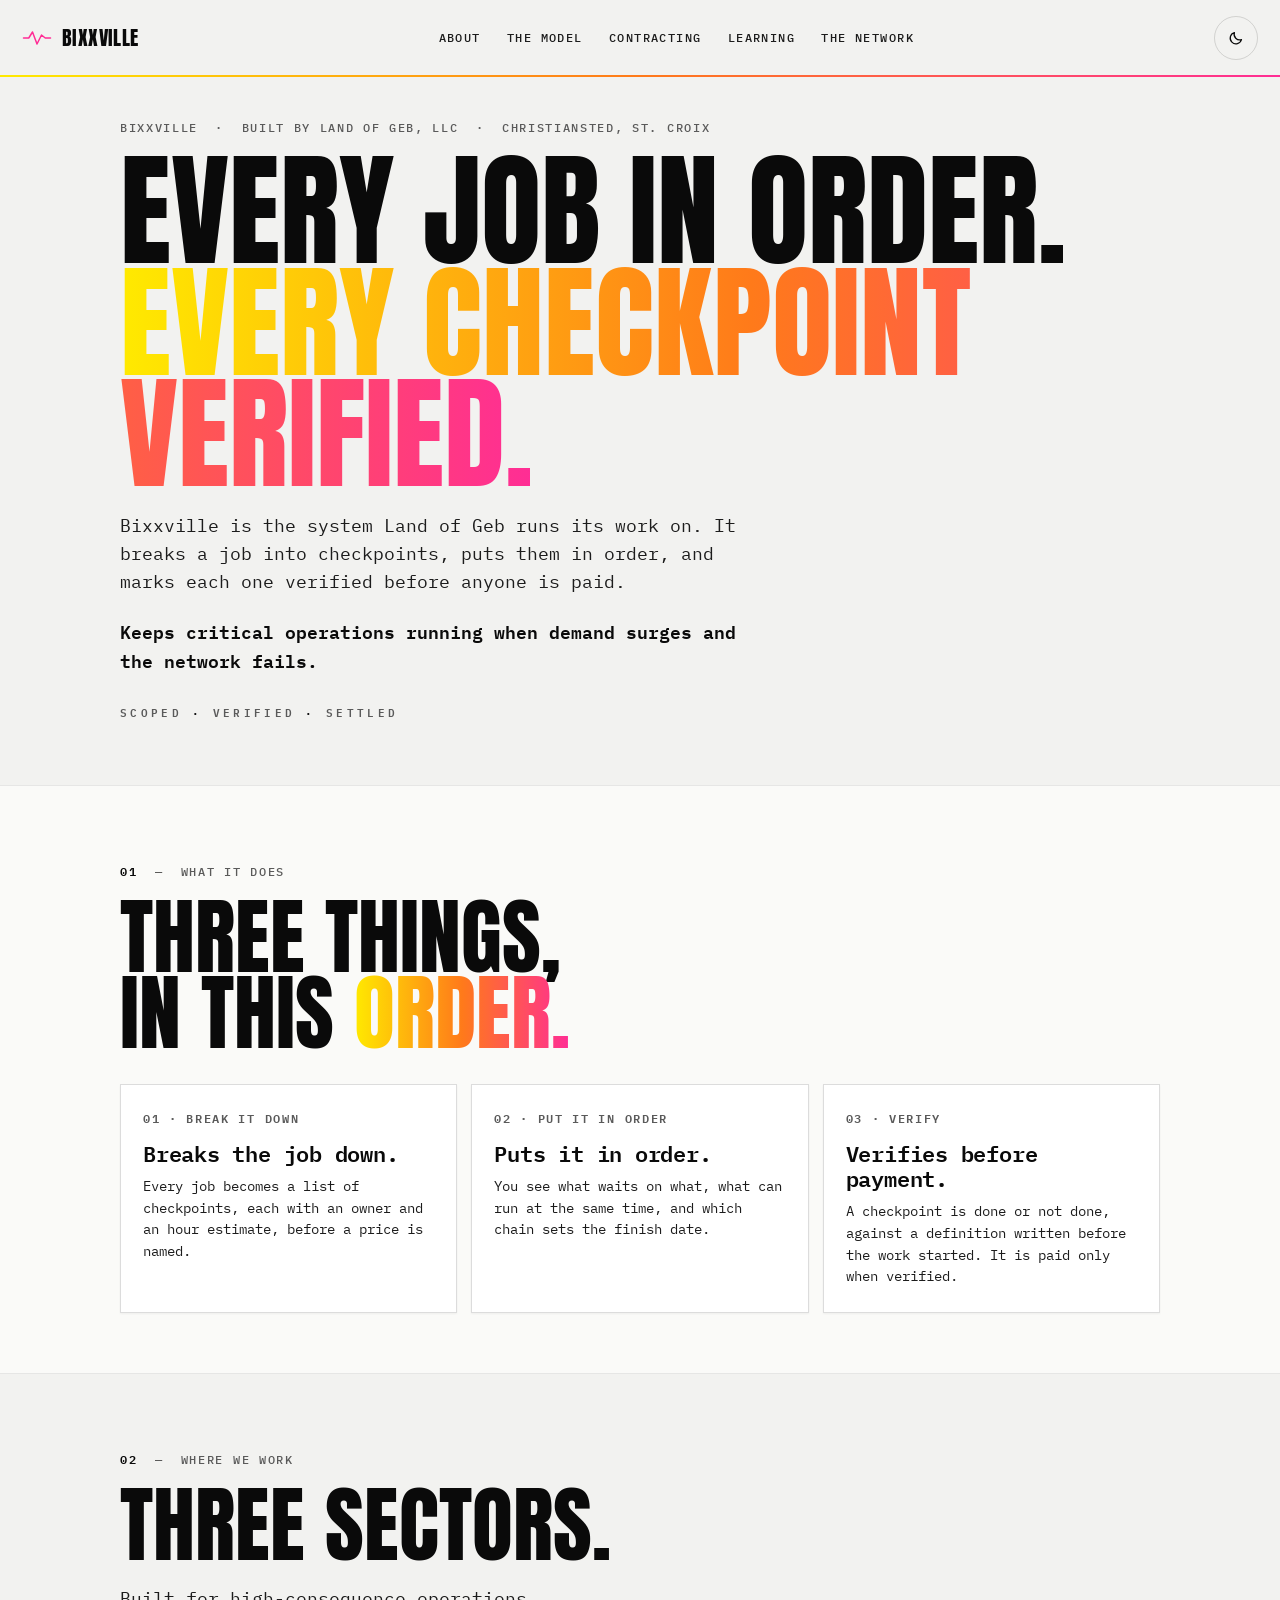
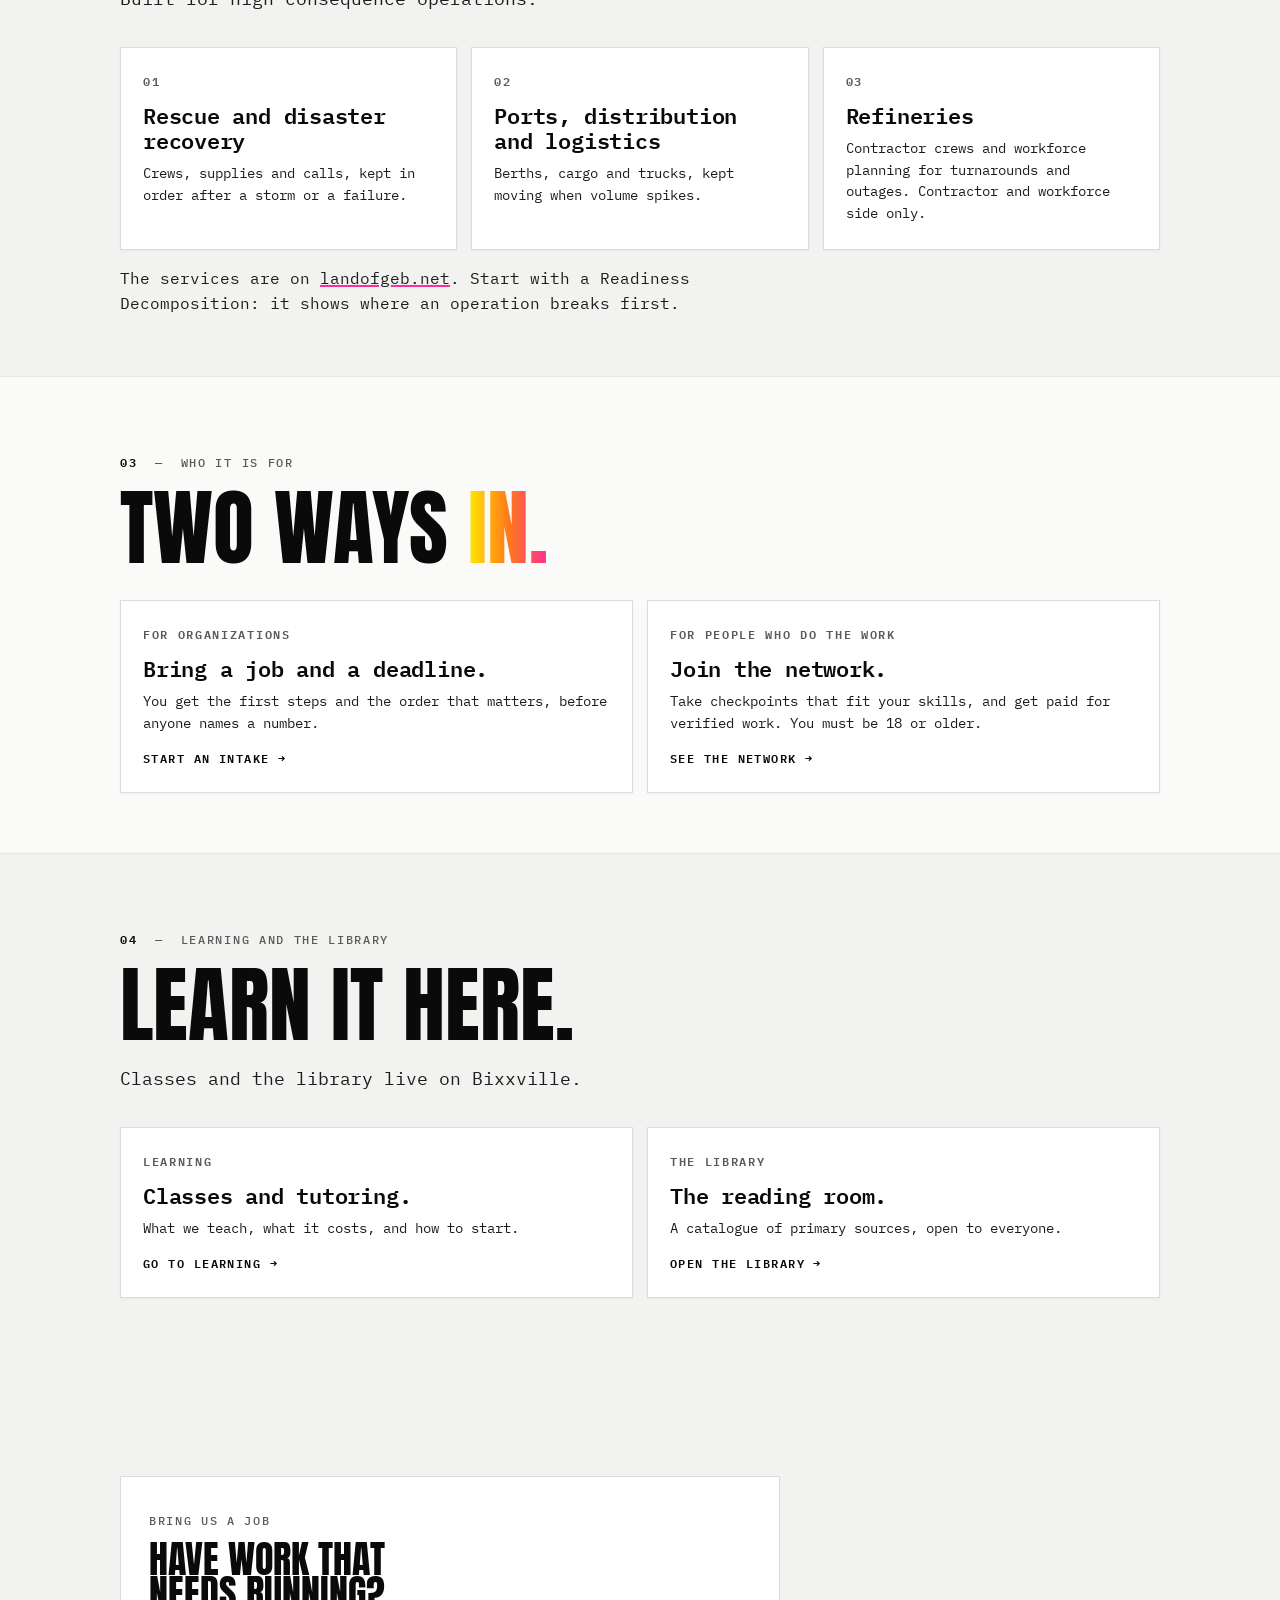
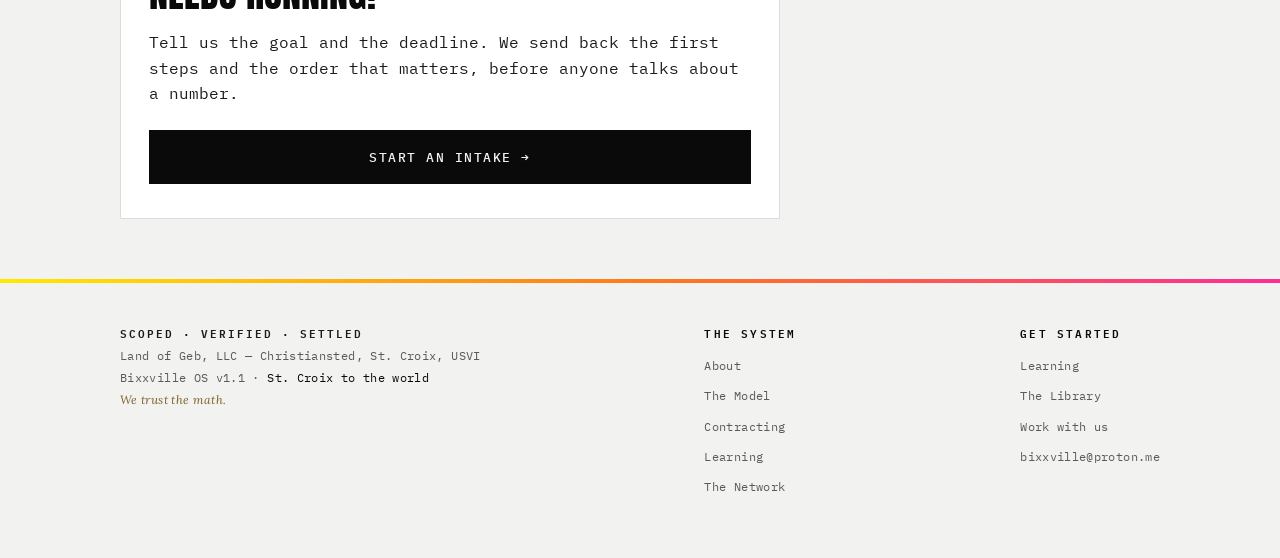
==== commit d51b7744: "No public login: remove every link to the OS sign-in, and the Library's member sign-in - Bar button," ====
--- a/index.html
+++ b/index.html
@@ -33,7 +33,6 @@
       <svg class="i-sun" viewBox="0 0 24 24" aria-hidden="true"><circle cx="12" cy="12" r="4.2"/><path d="M12 2.6v2.4M12 19v2.4M4.6 12H2.2M21.8 12h-2.4M6.5 6.5 4.8 4.8M19.2 19.2l-1.7-1.7M17.5 6.5l1.7-1.7M4.8 19.2l1.7-1.7"/></svg>
       <svg class="i-moon" viewBox="0 0 24 24" aria-hidden="true"><path d="M20.2 14.4A8.4 8.4 0 0 1 9.6 3.8a8.6 8.6 0 1 0 10.6 10.6z"/></svg>
     </button>
-    <a class="pill" href="https://ii00270.github.io/Bixxvillenode/" target="_blank" rel="noopener">Log in</a>
     <button class="ham" id="hamBtn" aria-label="Open menu"><span></span><span></span></button>
   </div>
 </nav>
@@ -48,7 +47,6 @@
   <a href="network.html"><span class="mi">05</span> The Network</a>
   <a href="library.html"><span class="mi">06</span> The Library</a>
   <a href="work.html"><span class="mi">07</span> Work with us</a>
-  <a href="https://ii00270.github.io/Bixxvillenode/" target="_blank" rel="noopener"><span class="mi">08</span> Log in</a>
   <div class="mfoot">SCOPED <span>·</span> VERIFIED <span>·</span> SETTLED<br>Land of Geb, LLC — Christiansted, St. Croix, USVI</div>
 </div>
 
@@ -155,7 +153,7 @@
         <a class="card rv d3" href="library.html">
           <div class="ck">The Library</div>
           <h3>The reading room.</h3>
-          <p>The catalogue is open to everyone. Members sign in to read.</p>
+          <p>A catalogue of primary sources, open to everyone.</p>
           <span class="arr">Open the Library →</span>
         </a>
       </div>
@@ -165,18 +163,12 @@
   <!-- CTA -->
   <section class="scene">
     <div class="wrap">
-      <div class="grid g2">
+      <div class="grid">
         <div class="ctabox rv">
           <div class="eyebrow" style="margin-bottom:12px">Bring us a job</div>
           <h2 style="font-size:clamp(26px,5.5vw,38px)">Have work that<br>needs running?</h2>
           <p class="body" style="margin-top:8px">Tell us the goal and the deadline. We send back the first steps and the order that matters, before anyone talks about a number.</p>
           <a class="biglink" href="work.html">Start an intake →</a>
-        </div>
-        <div class="ctabox rv d2">
-          <div class="eyebrow" style="margin-bottom:12px">The system</div>
-          <h2 style="font-size:clamp(26px,5.5vw,38px)">Members <span class="g">sign in.</span></h2>
-          <p class="body" style="margin-top:8px">Members take work, message and get paid inside one app.</p>
-          <a class="biglink ghost" href="https://ii00270.github.io/Bixxvillenode/" target="_blank" rel="noopener">Log in to Bixxville →</a>
         </div>
       </div>
     </div>
@@ -205,7 +197,6 @@
       <a href="learning.html">Learning</a>
       <a href="library.html">The Library</a>
       <a href="work.html">Work with us</a>
-      <a href="https://ii00270.github.io/Bixxvillenode/" target="_blank" rel="noopener">Log in to the OS</a>
       <a href="mailto:bixxville@proton.me">bixxville@proton.me</a>
     </div>
   </div>
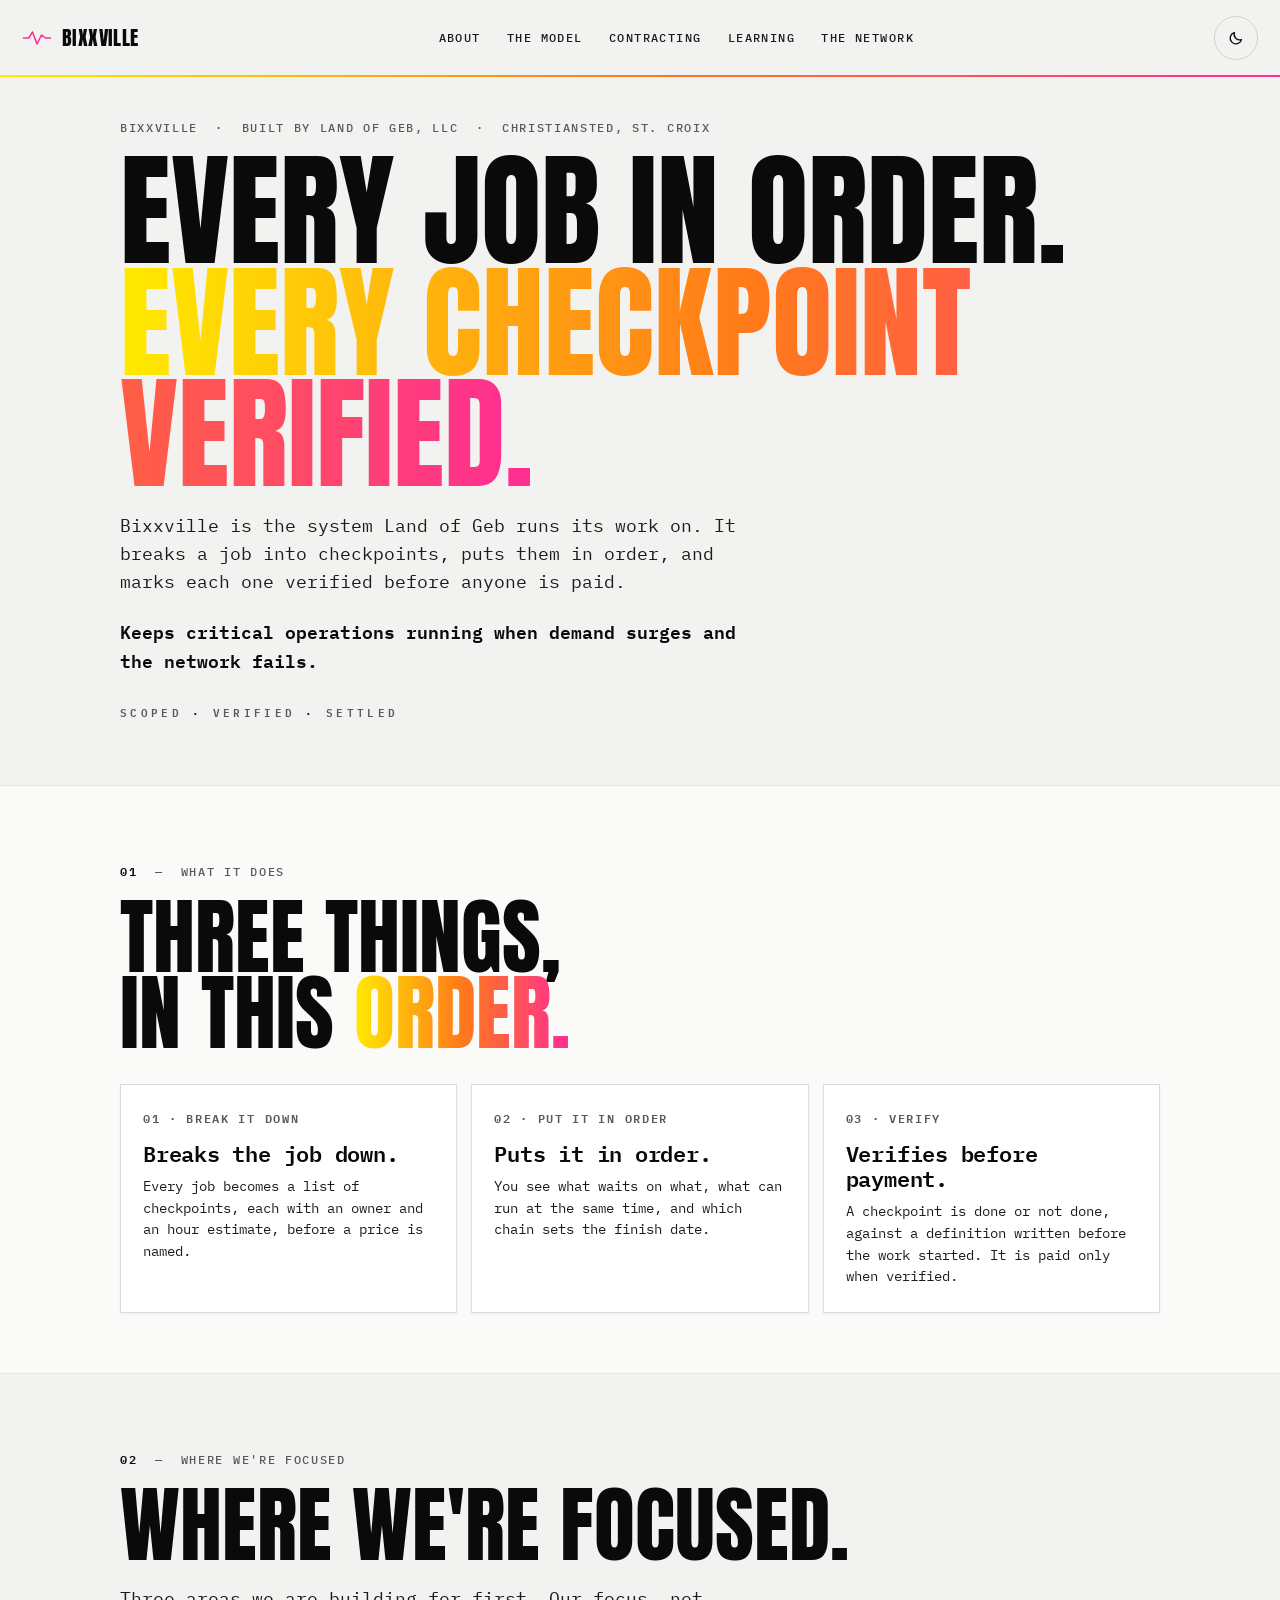
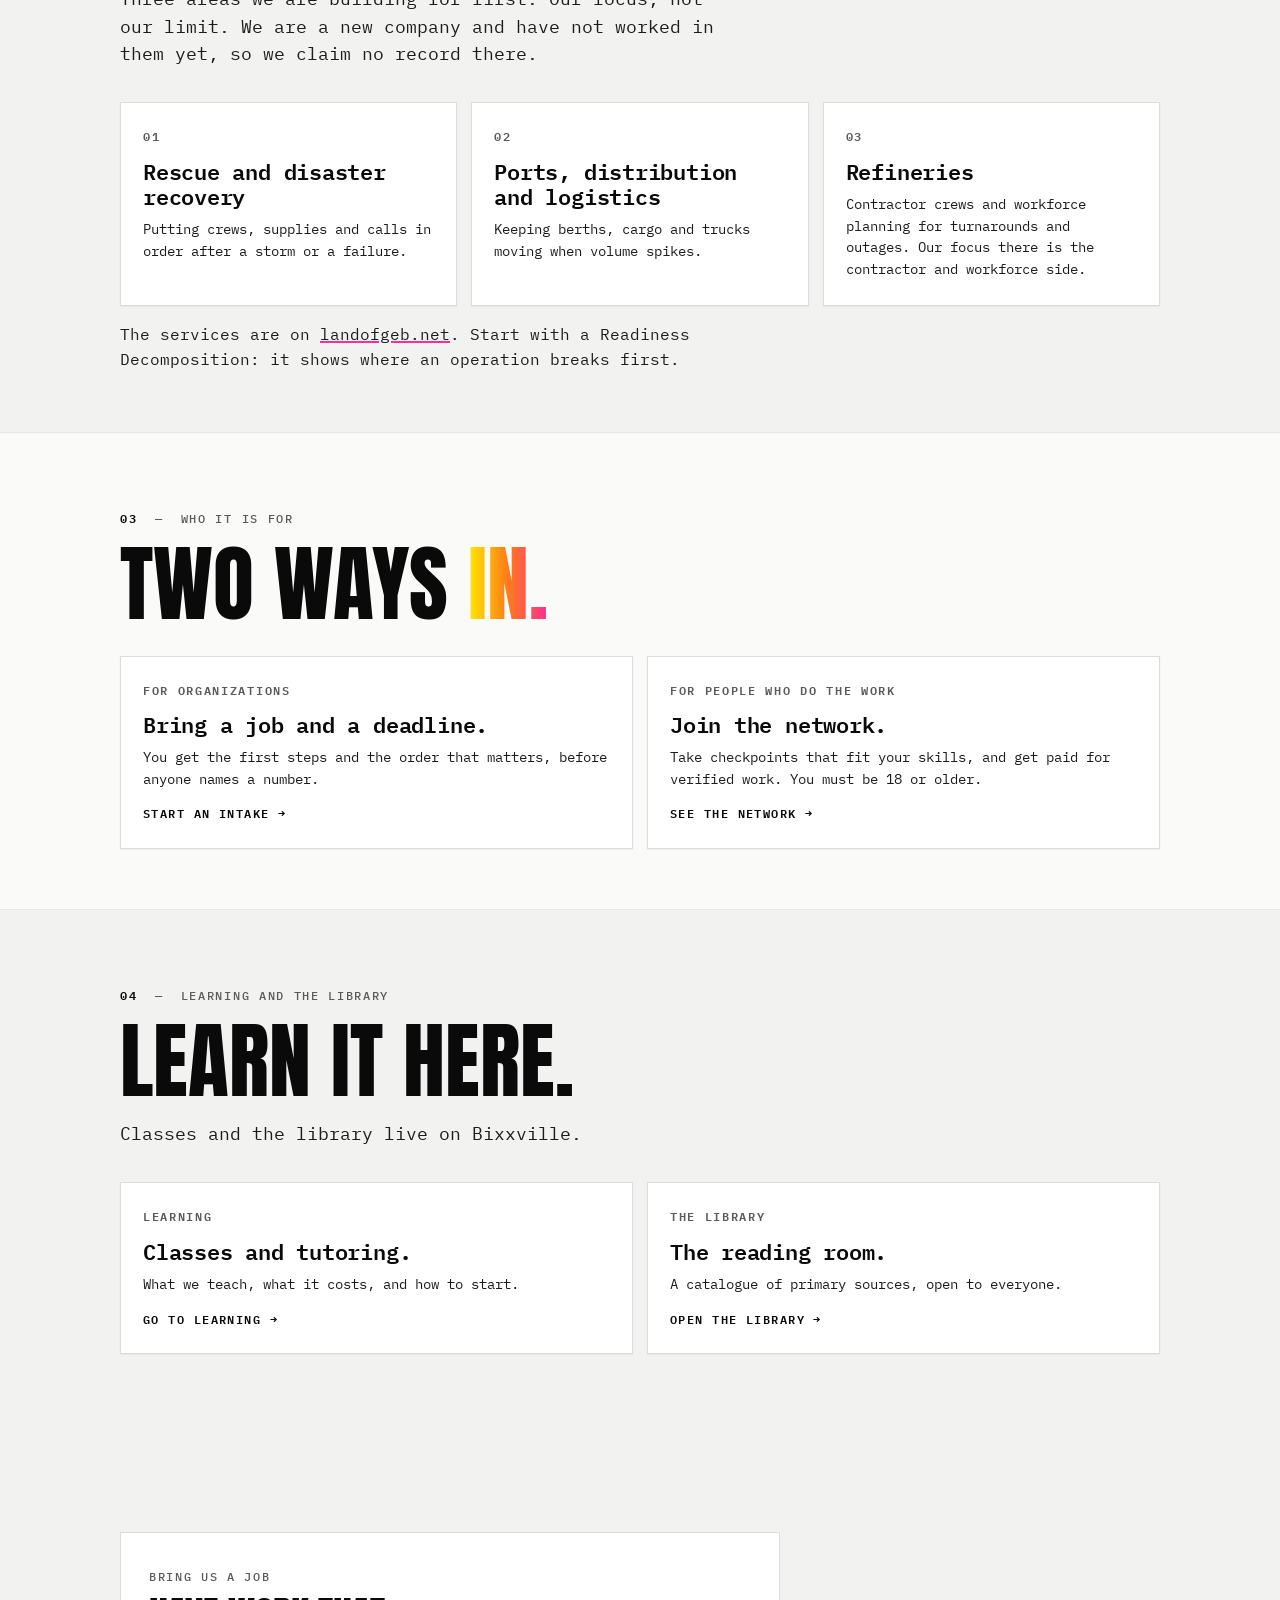
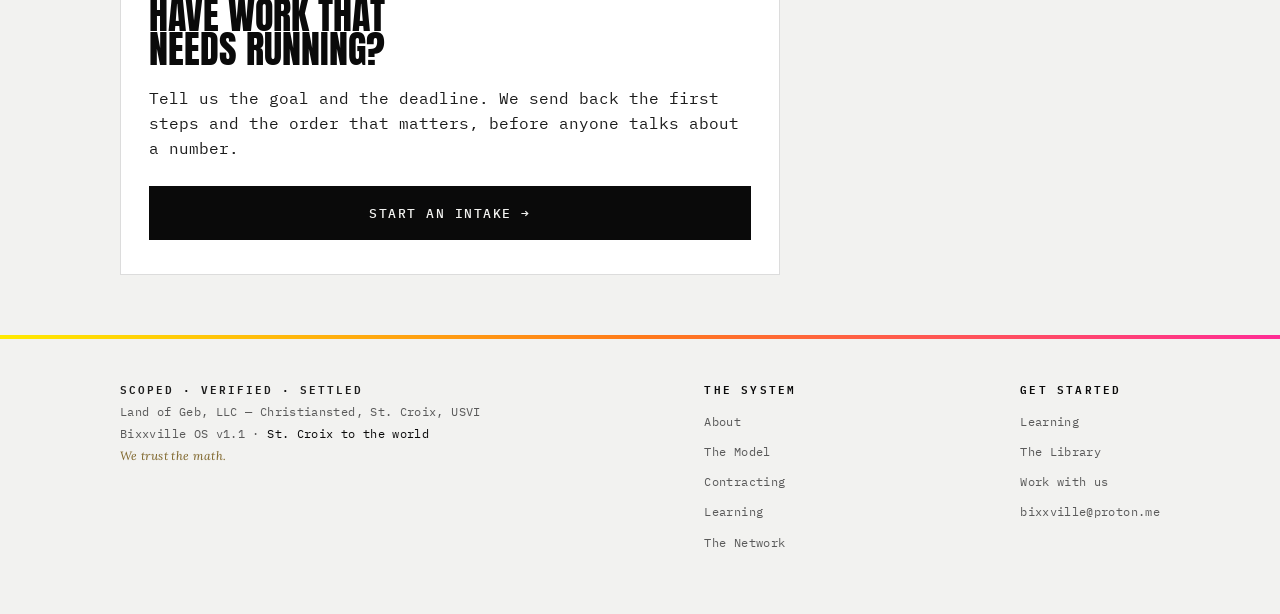
==== commit 75b2025b: "Sectors are our focus, not our limit, and we say we have not worked in them yet; remove claims of a " ====
--- a/index.html
+++ b/index.html
@@ -91,24 +91,24 @@
   <!-- WHERE WE WORK -->
   <section class="scene">
     <div class="wrap">
-      <div class="eyebrow rv"><span class="n">02</span> &nbsp;— &nbsp;Where we work</div>
-      <h2 class="rv d1">Three sectors.</h2>
-      <p class="lead rv d2">Built for high-consequence operations.</p>
+      <div class="eyebrow rv"><span class="n">02</span> &nbsp;— &nbsp;Where we're focused</div>
+      <h2 class="rv d1">Where we're focused.</h2>
+      <p class="lead rv d2">Three areas we are building for first. Our focus, not our limit. We are a new company and have not worked in them yet, so we claim no record there.</p>
       <div class="grid g3">
         <a class="card rv d3" href="https://landofgeb.net/services.html#readiness-decomposition">
           <div class="ck">01</div>
           <h3>Rescue and disaster recovery</h3>
-          <p>Crews, supplies and calls, kept in order after a storm or a failure.</p>
+          <p>Putting crews, supplies and calls in order after a storm or a failure.</p>
         </a>
         <a class="card rv d3" href="https://landofgeb.net/services.html#readiness-decomposition">
           <div class="ck">02</div>
           <h3>Ports, distribution and logistics</h3>
-          <p>Berths, cargo and trucks, kept moving when volume spikes.</p>
+          <p>Keeping berths, cargo and trucks moving when volume spikes.</p>
         </a>
         <a class="card rv d4" href="https://landofgeb.net/services.html#readiness-decomposition">
           <div class="ck">03</div>
           <h3>Refineries</h3>
-          <p>Contractor crews and workforce planning for turnarounds and outages. Contractor and workforce side only.</p>
+          <p>Contractor crews and workforce planning for turnarounds and outages. Our focus there is the contractor and workforce side.</p>
         </a>
       </div>
       <p class="body rv d5">The services are on <a href="https://landofgeb.net/services.html" style="color:inherit;text-decoration:underline;text-decoration-color:#FF2D95;text-decoration-thickness:2px">landofgeb.net</a>. Start with a Readiness Decomposition: it shows where an operation breaks first.</p>
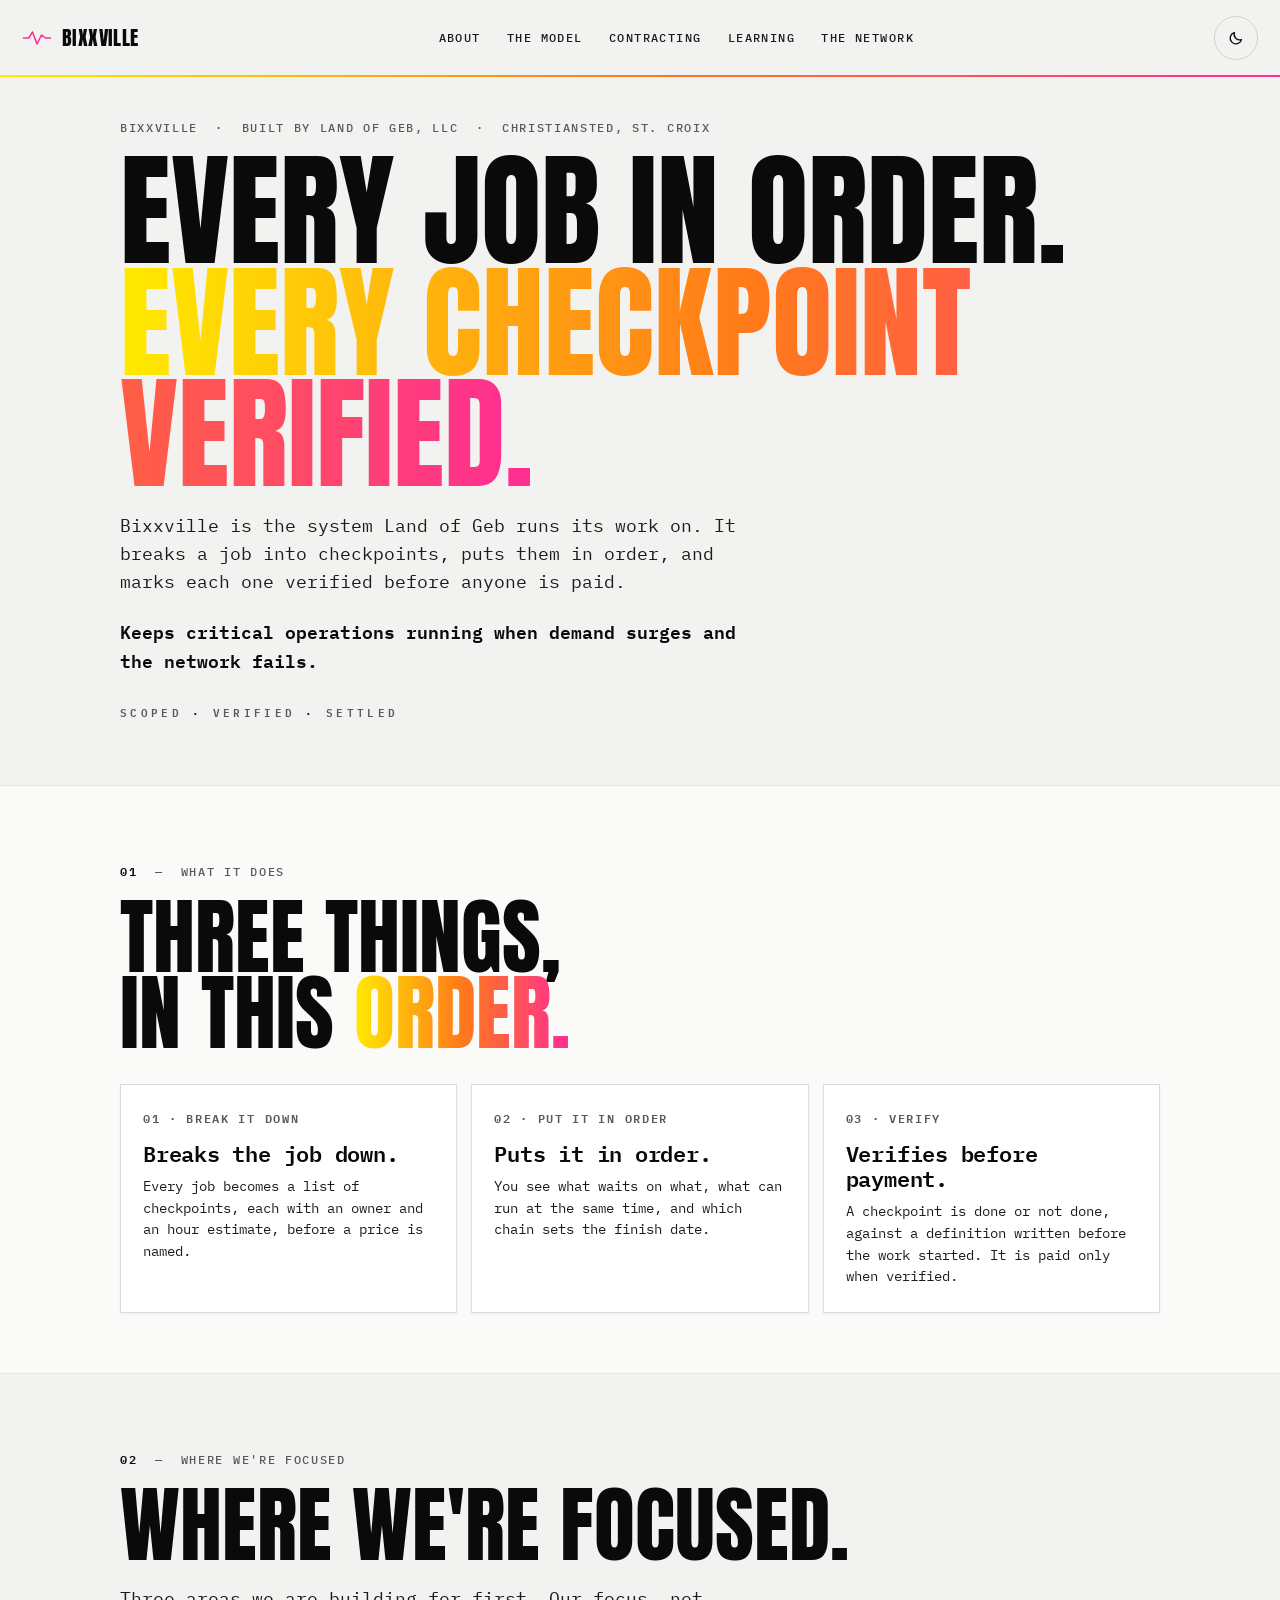
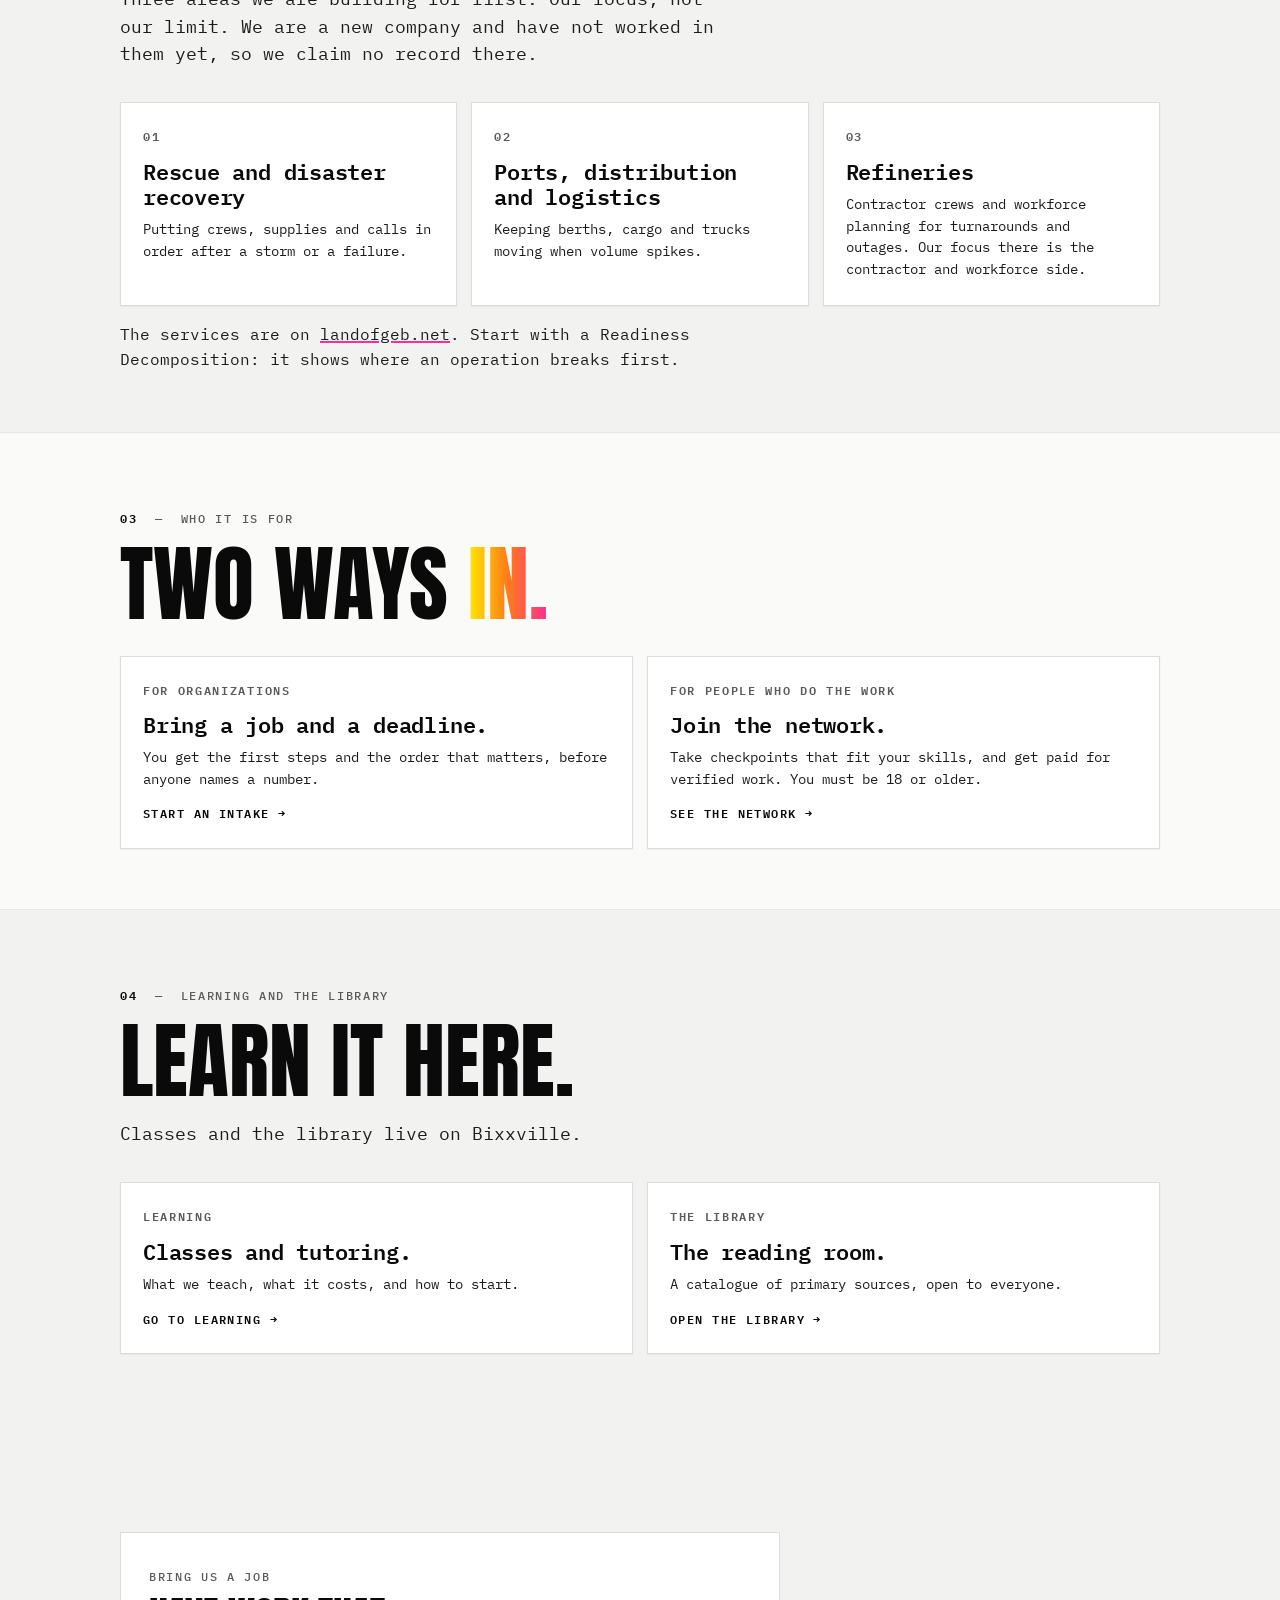
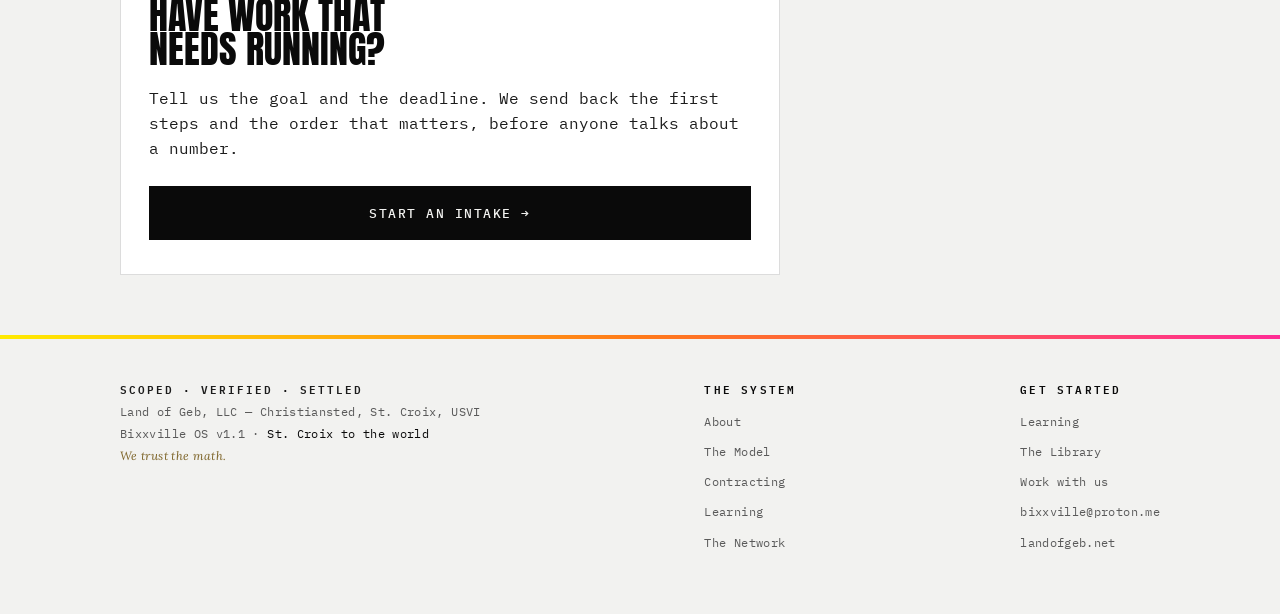
==== commit 3285c3fc: "Footer: link to landofgeb.net Co-Authored-By: Claude Opus 5.5 <noreply@anthropic.com>" ====
--- a/index.html
+++ b/index.html
@@ -198,6 +198,7 @@
       <a href="library.html">The Library</a>
       <a href="work.html">Work with us</a>
       <a href="mailto:bixxville@proton.me">bixxville@proton.me</a>
+      <a href="https://landofgeb.net">landofgeb.net</a>
     </div>
   </div>
 </footer>
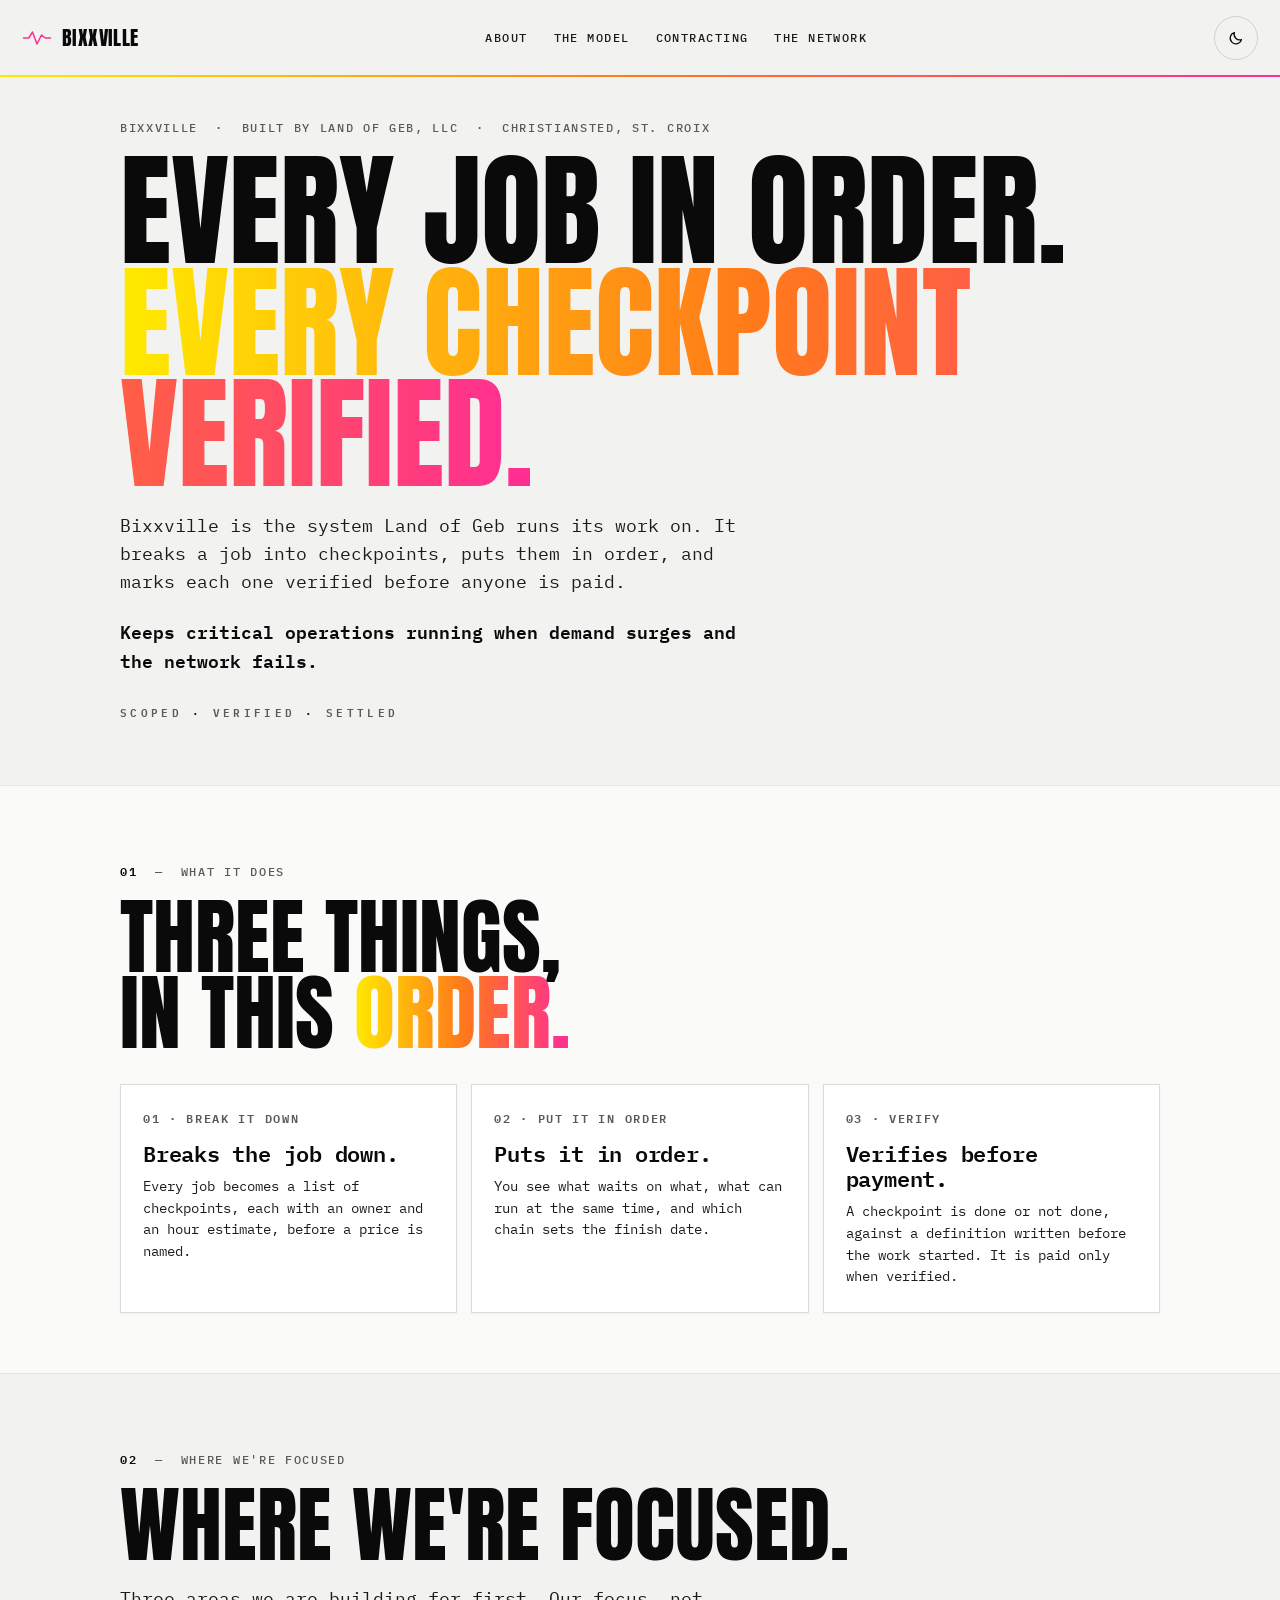
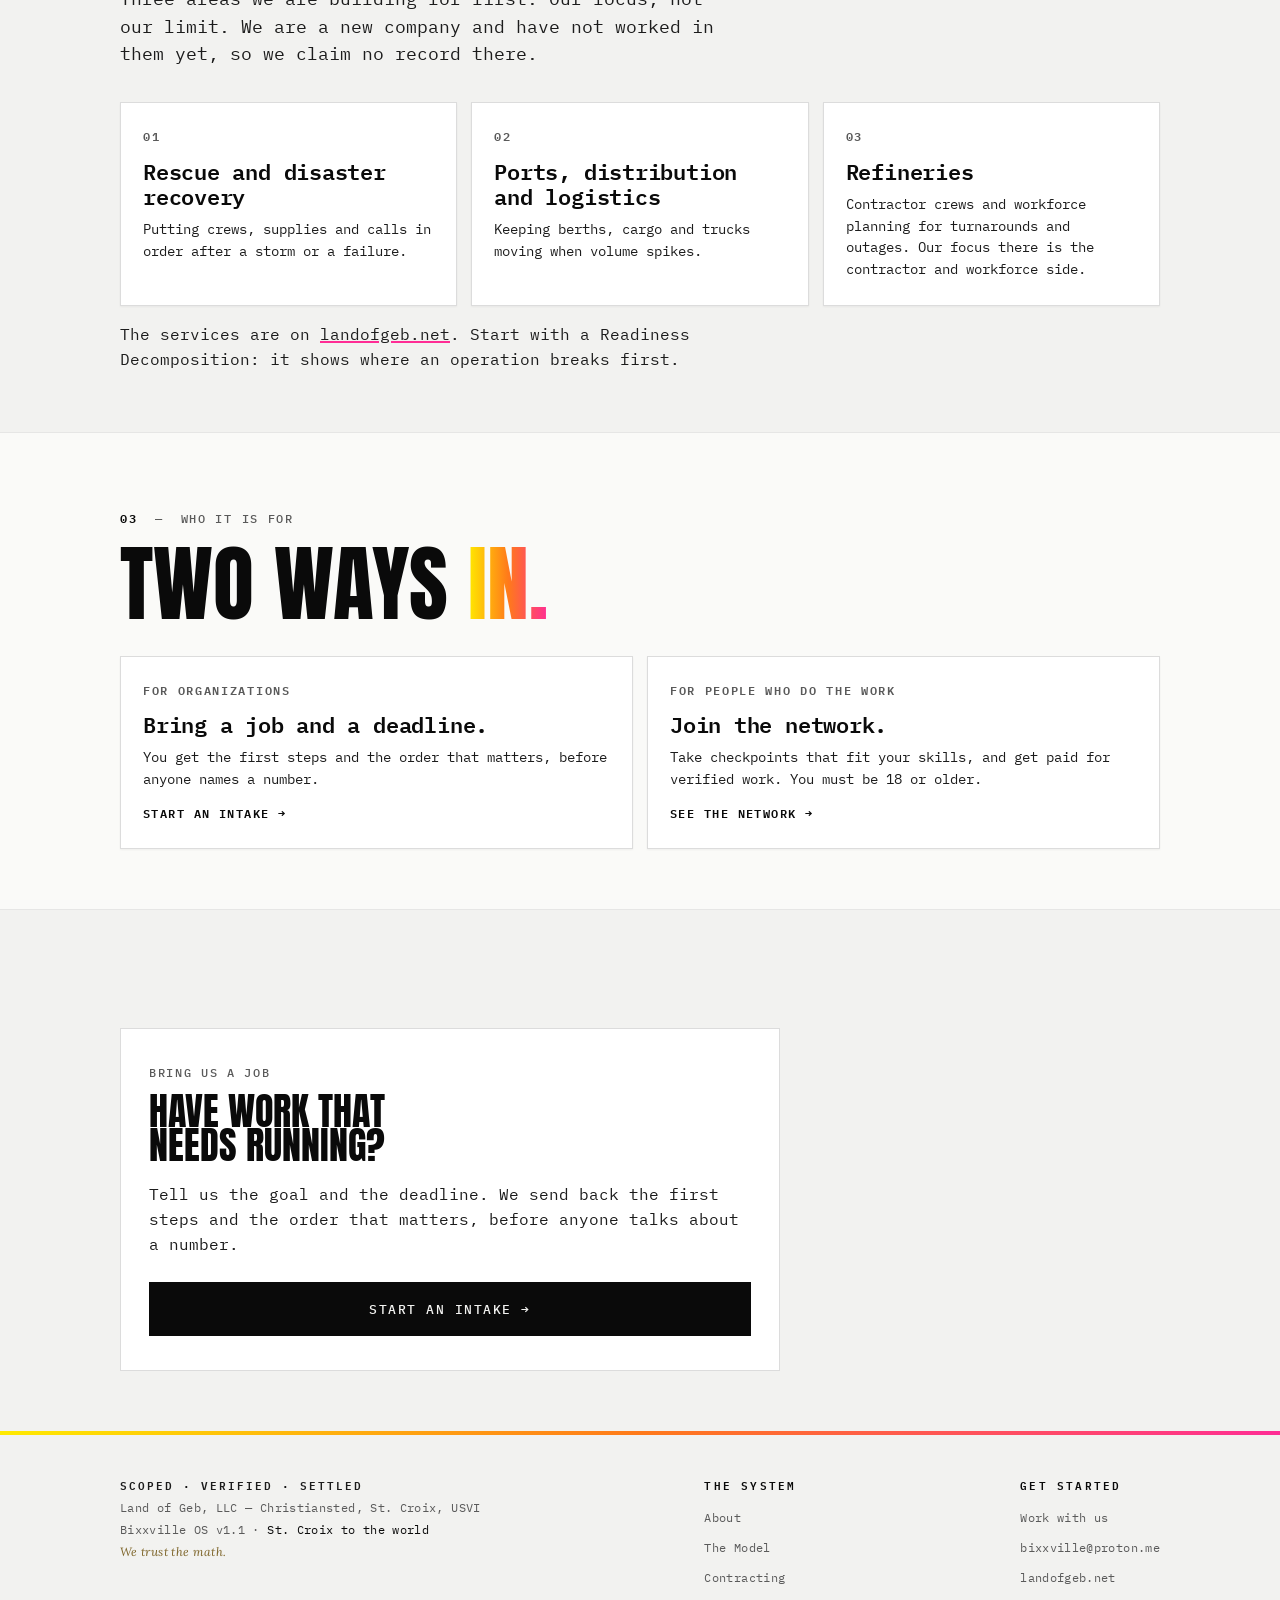
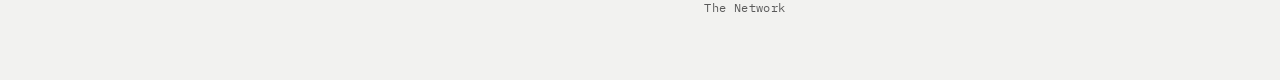
==== commit 93bba8e9: "Remove Learning and the Library (pages, links, docs); old Real Skills link now points to Teaching on" ====
--- a/index.html
+++ b/index.html
@@ -25,7 +25,6 @@
     <a href="about.html">About</a>
     <a href="model.html">The Model</a>
     <a href="contracting.html">Contracting</a>
-    <a href="learning.html">Learning</a>
     <a href="network.html">The Network</a>
   </div>
   <div class="navactions">
@@ -43,10 +42,8 @@
   <a href="about.html"><span class="mi">01</span> About</a>
   <a href="model.html"><span class="mi">02</span> The Model</a>
   <a href="contracting.html"><span class="mi">03</span> Contracting</a>
-  <a href="learning.html"><span class="mi">04</span> Learning</a>
-  <a href="network.html"><span class="mi">05</span> The Network</a>
-  <a href="library.html"><span class="mi">06</span> The Library</a>
-  <a href="work.html"><span class="mi">07</span> Work with us</a>
+  <a href="network.html"><span class="mi">04</span> The Network</a>
+  <a href="work.html"><span class="mi">05</span> Work with us</a>
   <div class="mfoot">SCOPED <span>·</span> VERIFIED <span>·</span> SETTLED<br>Land of Geb, LLC — Christiansted, St. Croix, USVI</div>
 </div>
 
@@ -137,29 +134,6 @@
     </div>
   </section>
 
-  <!-- LEARNING AND THE LIBRARY -->
-  <section class="scene">
-    <div class="wrap">
-      <div class="eyebrow rv"><span class="n">04</span> &nbsp;— &nbsp;Learning and the library</div>
-      <h2 class="rv d1">Learn it here.</h2>
-      <p class="lead rv d2">Classes and the library live on Bixxville.</p>
-      <div class="grid g2">
-        <a class="card rv d3" href="learning.html">
-          <div class="ck">Learning</div>
-          <h3>Classes and tutoring.</h3>
-          <p>What we teach, what it costs, and how to start.</p>
-          <span class="arr">Go to Learning →</span>
-        </a>
-        <a class="card rv d3" href="library.html">
-          <div class="ck">The Library</div>
-          <h3>The reading room.</h3>
-          <p>A catalogue of primary sources, open to everyone.</p>
-          <span class="arr">Open the Library →</span>
-        </a>
-      </div>
-    </div>
-  </section>
-
   <!-- CTA -->
   <section class="scene">
     <div class="wrap">
@@ -189,13 +163,10 @@
       <a href="about.html">About</a>
       <a href="model.html">The Model</a>
       <a href="contracting.html">Contracting</a>
-      <a href="learning.html">Learning</a>
       <a href="network.html">The Network</a>
     </div>
     <div class="fnav">
       <span class="ftitle">Get started</span>
-      <a href="learning.html">Learning</a>
-      <a href="library.html">The Library</a>
       <a href="work.html">Work with us</a>
       <a href="mailto:bixxville@proton.me">bixxville@proton.me</a>
       <a href="https://landofgeb.net">landofgeb.net</a>
--- a/bixx.css
+++ b/bixx.css
@@ -286,6 +286,21 @@
 tr:last-child td{border-bottom:none}
 td.k{color:var(--white); font-weight:600; white-space:nowrap}
 td.num{font-family:var(--mono); color:var(--green); font-weight:600; white-space:nowrap}
+/* rail status chip */
+.rs{display:inline-block; font-family:var(--mono); font-size:10px; letter-spacing:.14em; text-transform:uppercase; font-weight:600; padding:3px 8px; margin:0 6px 4px 0; border:1px solid var(--green-edge); color:var(--white)}
+.rs.soon{border-color:var(--gold-edge); color:var(--gold)}
+/* tables that stack into cards on phones */
+@media(max-width:699px){
+  .tbl-stack table{min-width:0}
+  .tbl-stack thead{display:none}
+  .tbl-stack tr,.tbl-stack td{display:block}
+  .tbl-stack tr{border-bottom:1px solid var(--line)}
+  .tbl-stack tr:last-child{border-bottom:none}
+  .tbl-stack td{border-bottom:none; padding:4px 16px}
+  .tbl-stack td.k{padding-top:16px; white-space:normal}
+  .tbl-stack td:last-child{padding-bottom:16px}
+  .tbl-stack td[data-l]::before{content:attr(data-l); display:block; font-size:9.5px; letter-spacing:.18em; text-transform:uppercase; color:var(--grey); font-weight:600; margin:6px 0 3px}
+}
 
 /* ---------- formula block ---------- */
 .formula{
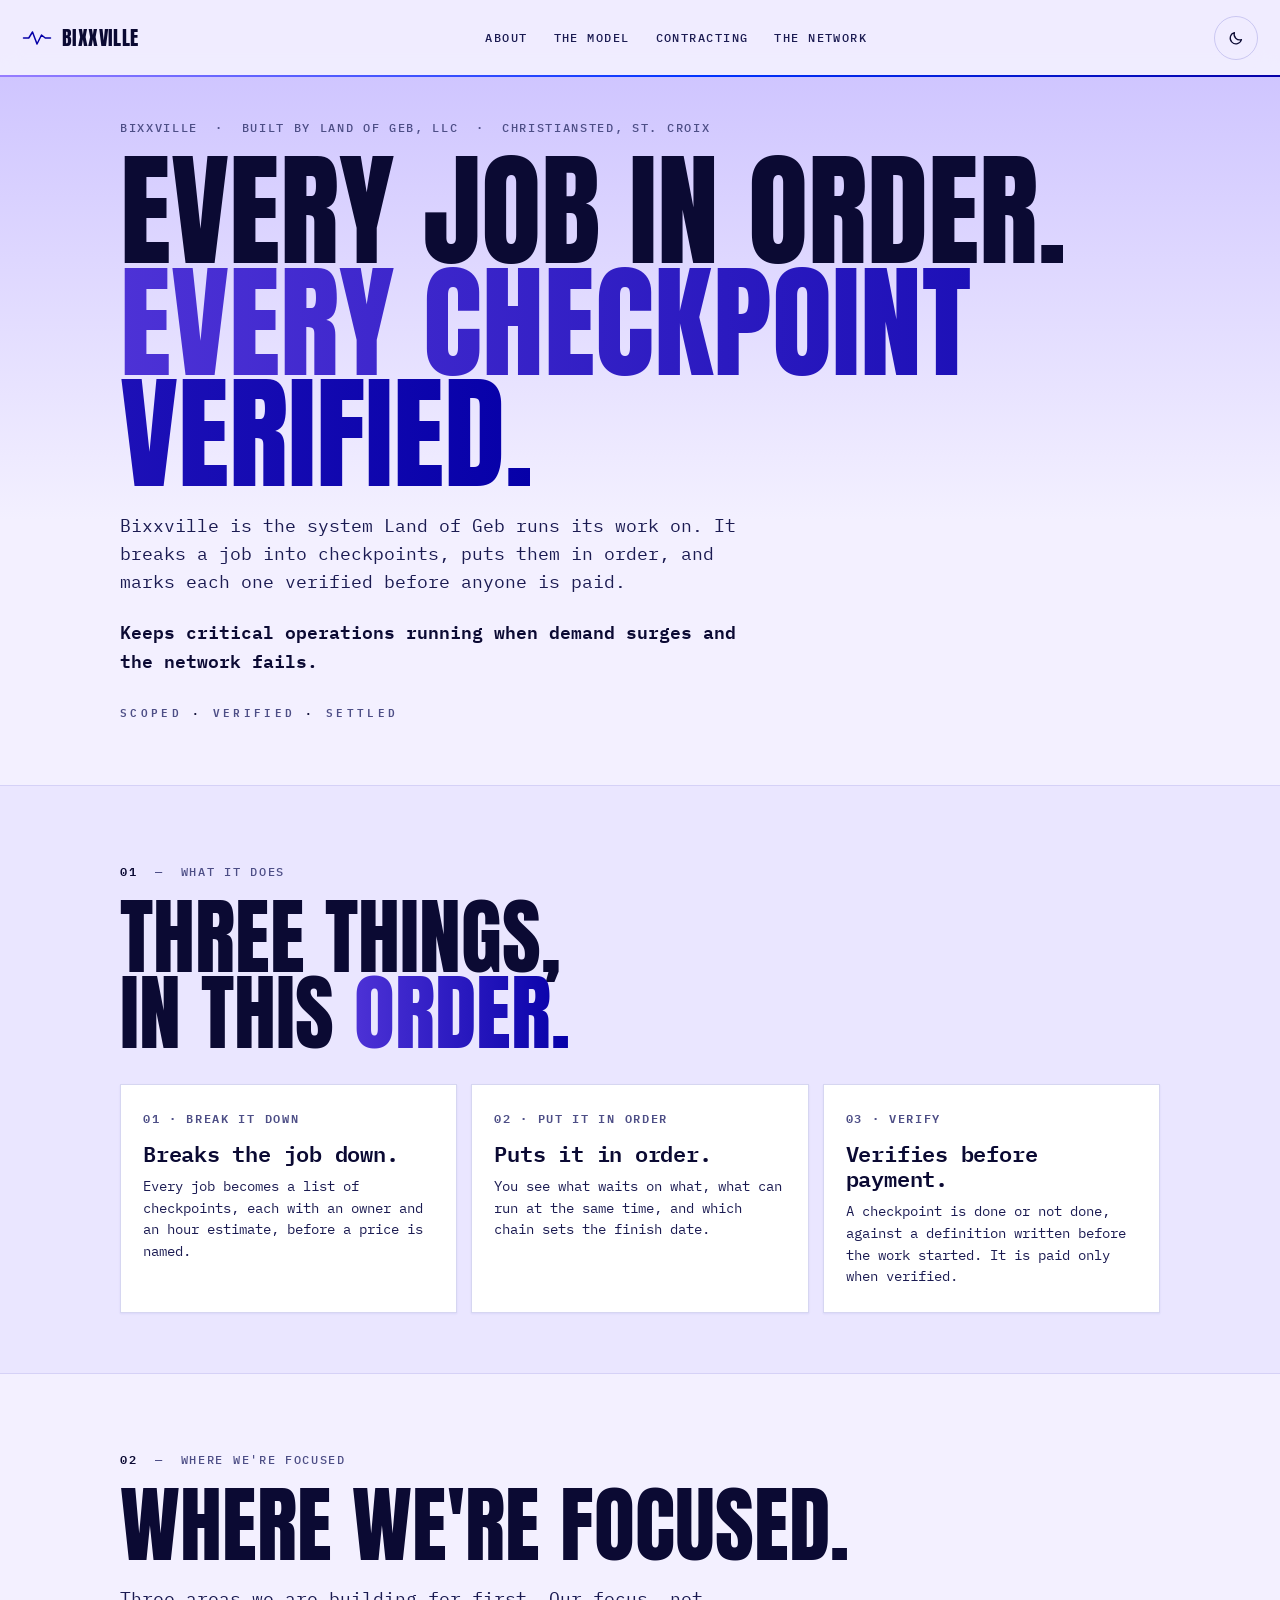
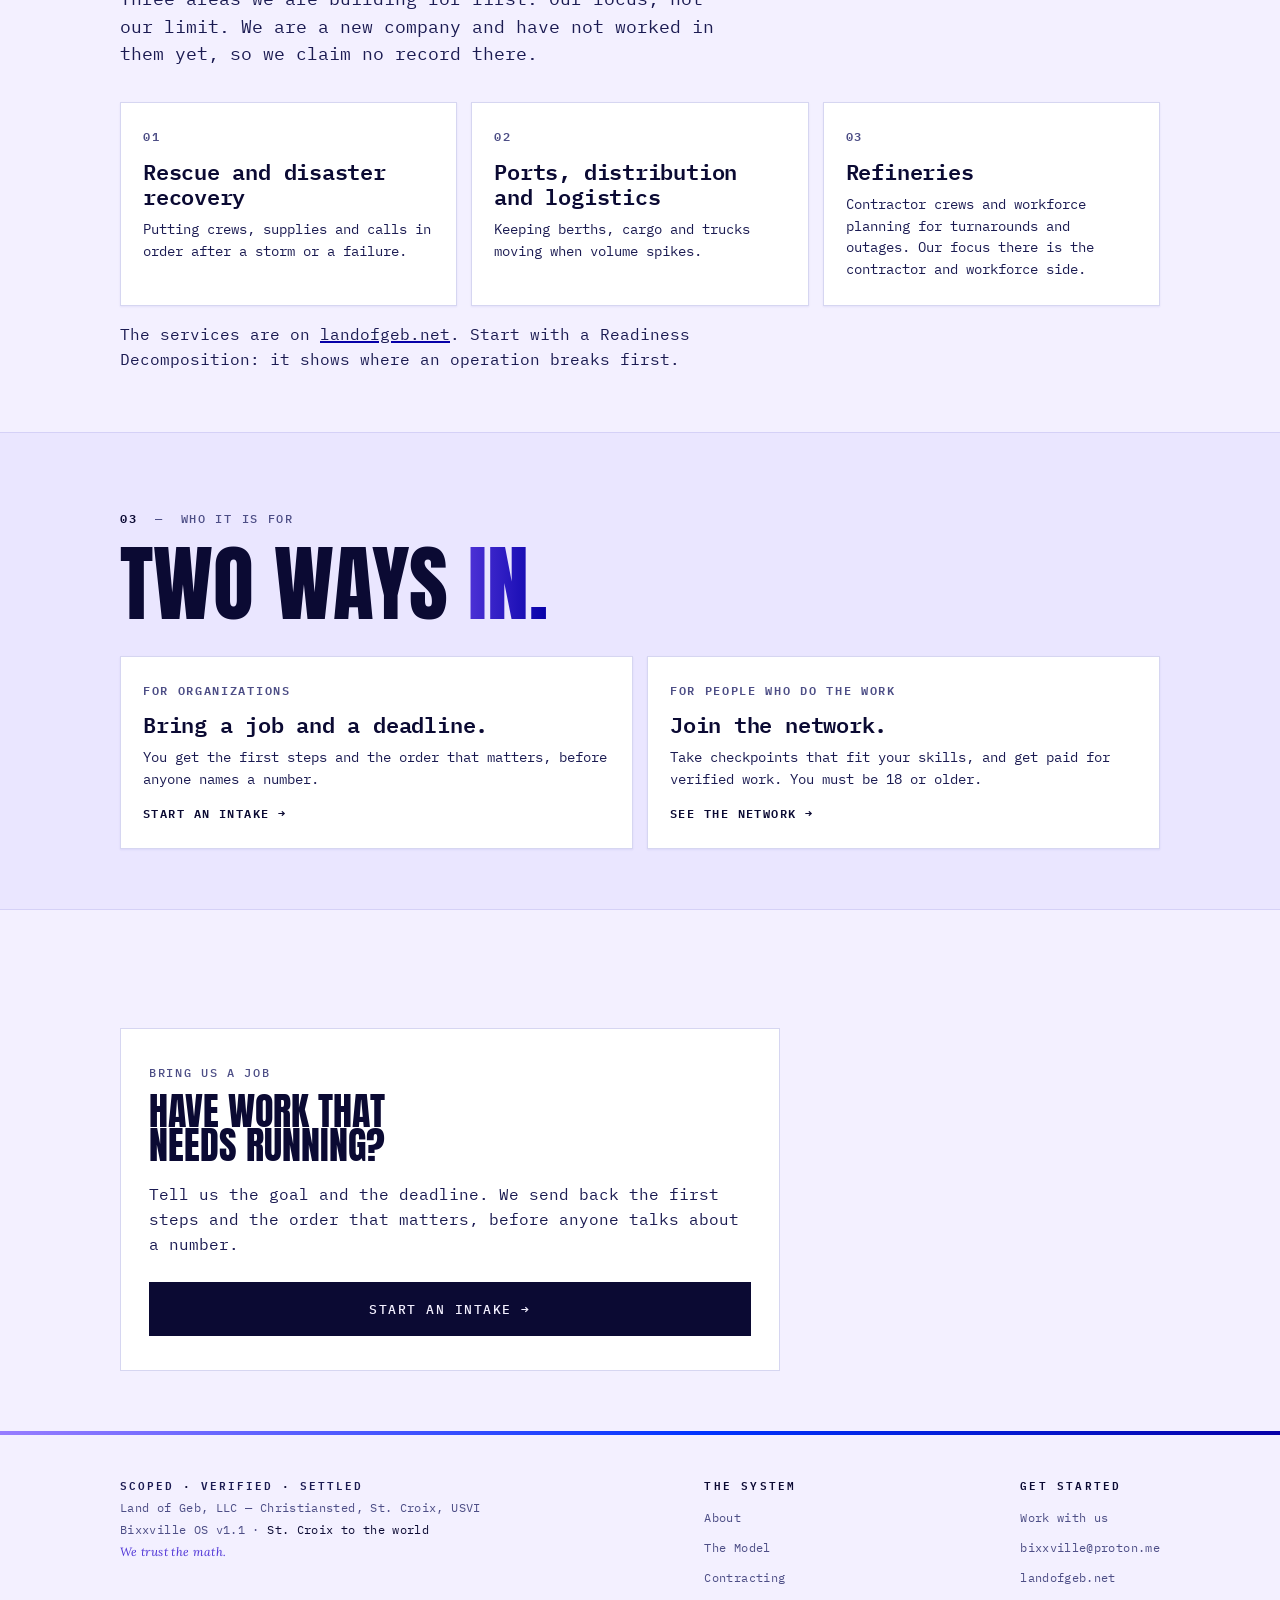
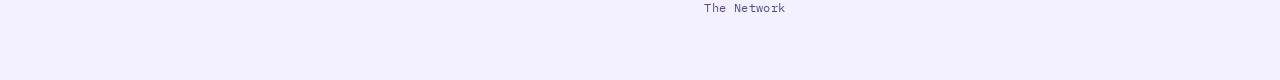
==== commit 206c4085: "Bixxville theme: blue and purple, gradient 4 (#0033FF > #0600A8 > #00033D) with a periwinkle accent;" ====
--- a/index.html
+++ b/index.html
@@ -108,7 +108,7 @@
           <p>Contractor crews and workforce planning for turnarounds and outages. Our focus there is the contractor and workforce side.</p>
         </a>
       </div>
-      <p class="body rv d5">The services are on <a href="https://landofgeb.net/services.html" style="color:inherit;text-decoration:underline;text-decoration-color:#FF2D95;text-decoration-thickness:2px">landofgeb.net</a>. Start with a Readiness Decomposition: it shows where an operation breaks first.</p>
+      <p class="body rv d5">The services are on <a href="https://landofgeb.net/services.html" style="color:inherit;text-decoration:underline;text-decoration-color:var(--hot);text-decoration-thickness:2px">landofgeb.net</a>. Start with a Readiness Decomposition: it shows where an operation breaks first.</p>
     </div>
   </section>
 
--- a/bixx.css
+++ b/bixx.css
@@ -1,5 +1,5 @@
 /* Shared tokens with landofgeb.net and the OS (tokens.css): same neutrals, the same Land of Geb
-   neon, the same typefaces (Anton, IBM Plex Mono). Restyled 23 Oct 2026 (review draft).
+   neon, the same typefaces (Anton, IBM Plex Mono). Restyled 23 Oct 2026; blue and purple (gradient 4) 8 Nov 2026.
    The token names below are older than the restyle: --green is now the ACCENT (ink), not green.
    ==========================================================================
    BIXXVILLE — shared design system
@@ -11,117 +11,133 @@
    ========================================================================== */
 
 :root{
-  /* ground & surface */
-  --black:#0A0B0C;          /* page ground */
-  --panel:#111316;          /* raised surface — cards, fields */
-  --panel2:#0D0F11;         /* alternating section ground */
+  /* ground & surface: gradient 4 (#0033FF > #0600A8 > #00033D) */
+  --black:#00033D;          /* page ground */
+  --panel:#070C5E;          /* raised surface: cards, fields */
+  --panel2:#00022E;         /* alternating section ground */
 
   /* type */
   --white:#F4F5F7;          /* primary text */
-  --soft:#CDCFD3;           /* body text */
-  --grey:#A6ADB4;           /* muted, labels, captions */
-
-  /* accents: the Land of Geb look is ink plus the neon gradient */
-  --green:#F4F5F7;
+  --soft:#D0D4F0;           /* body text */
+  --grey:#A7ACD8;           /* muted, labels, captions */
+
+  /* accents: blue and purple. --green is the accent (periwinkle), not green. */
+  --green:#977DFF;
   --orange:#F45E26;
-  --gold:#AA8C4E;
-  --rail:#262626;
-
-  /* derived — flip with the theme */
-  --on-green:#0A0B0C;                     /* text sitting on an accent fill */
-  --green-tint:rgba(255,45,149,.06);
-  --green-tint-2:rgba(255,45,149,.09);
-  --green-edge:rgba(244,245,247,.40);
-  --green-edge-soft:rgba(244,245,247,.20);
-  --green-edge-strong:#F4F5F7;
-  --gold-edge:rgba(170,140,78,.40);
-  --line:rgba(244,245,247,.12);           /* visible divider */
-  --line2:rgba(244,245,247,.07);          /* faint divider */
-  --line3:rgba(244,245,247,.02);          /* table header wash */
-  --field:rgba(244,245,247,.16);          /* form control border */
-  --nav-bg:rgba(10,11,12,.88);
-  --menu-bg:rgba(10,11,12,.975);
+  --gold:#B6A5FF;
+  --rail:#1B2380;
+  --hot:#977DFF;            /* sharp accent: underlines, shadows, selection */
+  --hot2:#0033FF;           /* second accent: the vivid blue of the gradient */
+
+  /* derived: flip with the theme */
+  --on-green:#00033D;                     /* text sitting on an accent fill */
+  --green-tint:rgba(151,125,255,.10);
+  --green-tint-2:rgba(151,125,255,.15);
+  --green-edge:rgba(151,125,255,.50);
+  --green-edge-soft:rgba(151,125,255,.25);
+  --green-edge-strong:#977DFF;
+  --gold-edge:rgba(182,165,255,.40);
+  --line:rgba(176,186,255,.18);           /* visible divider */
+  --line2:rgba(176,186,255,.10);          /* faint divider */
+  --line3:rgba(176,186,255,.04);          /* table header wash */
+  --field:rgba(176,186,255,.28);          /* form control border */
+  --nav-bg:rgba(0,3,61,.88);
+  --menu-bg:rgba(0,3,61,.975);
   --card-shadow:none;
   --sun:block;                            /* which toggle icon shows */
   --moon:none;
+  --wash:linear-gradient(180deg,#0033FF 0,#0600A8 260px,#00033D 700px);
 
   --mono:'IBM Plex Mono',ui-monospace,Menlo,monospace;
   --display:'Anton','Impact','Arial Narrow',sans-serif;
-  --neon:linear-gradient(90deg,#FFEA00 0%,#FF7A1A 50%,#FF2D95 100%);
+  --neon:linear-gradient(90deg,#977DFF 0%,#0033FF 55%,#0600A8 100%);      /* lines and bars */
+  --neon-text:linear-gradient(90deg,#B6A5FF 0%,#6F8CFF 100%);             /* gradient text: kept light enough to read */
   --nav-h:64px;
 }
 
 /* ---- light: automatic for a light-preferring OS, unless dark was chosen ---- */
 @media (prefers-color-scheme: light){
   :root:not([data-theme="dark"]){
-    --black:#F2F2F0;
+    /* ground & surface */
+    --black:#F3F0FF;
     --panel:#FFFFFF;
-    --panel2:#FAFAF8;
-
-    --white:#0A0A0A;
-    --soft:#1C1C1C;
-    --grey:#5A5A5A;
-
-    --green:#0A0A0A;
+    --panel2:#EAE6FF;
+    
+    --white:#0B0A33;
+    --soft:#1B1B52;
+    --grey:#4D4E86;
+    
+    --green:#0600A8;
     --orange:#C0411A;
-    --gold:#7D6428;
-    --rail:#DCDCD8;
-
-    --on-green:#F2F2F0;
-    --green-tint:rgba(255,45,149,.05);
-    --green-tint-2:rgba(255,45,149,.08);
-    --green-edge:rgba(10,10,10,.45);
-    --green-edge-soft:rgba(10,10,10,.18);
-    --green-edge-strong:#0A0A0A;
-    --gold-edge:rgba(125,100,40,.38);
-    --line:rgba(10,10,10,.14);
-    --line2:rgba(10,10,10,.08);
-    --line3:rgba(10,10,10,.025);
-    --field:rgba(10,10,10,.20);
-    --nav-bg:rgba(242,242,240,.92);
-    --menu-bg:rgba(242,242,240,.98);
-    --card-shadow:0 1px 2px rgba(10,10,10,.05);
+    --gold:#4D32D6;
+    --rail:#D6D0F5;
+    --hot:#0600A8;
+    --hot2:#977DFF;
+    
+    --on-green:#F3F0FF;
+    --green-tint:rgba(6,0,168,.06);
+    --green-tint-2:rgba(6,0,168,.10);
+    --green-edge:rgba(6,0,168,.45);
+    --green-edge-soft:rgba(6,0,168,.20);
+    --green-edge-strong:#0600A8;
+    --gold-edge:rgba(77,50,214,.38);
+    --line:rgba(6,0,168,.16);
+    --line2:rgba(6,0,168,.09);
+    --line3:rgba(6,0,168,.03);
+    --field:rgba(6,0,168,.24);
+    --nav-bg:rgba(243,240,255,.92);
+    --menu-bg:rgba(243,240,255,.98);
+    --card-shadow:0 1px 2px rgba(6,0,168,.07);
     --sun:none;
     --moon:block;
+    --wash:linear-gradient(180deg,#C9BEFF 0,#F3F0FF 520px);
+    --neon:linear-gradient(90deg,#977DFF 0%,#0033FF 55%,#0600A8 100%);
+    --neon-text:linear-gradient(90deg,#4D32D6 0%,#0600A8 100%);
   }
 }
 
 /* ---- light: chosen explicitly ---- */
 :root[data-theme="light"]{
-  --black:#F2F2F0;
+  /* ground & surface */
+  --black:#F3F0FF;
   --panel:#FFFFFF;
-  --panel2:#FAFAF8;
-
-  --white:#0A0A0A;
-  --soft:#1C1C1C;
-  --grey:#5A5A5A;
-
-  --green:#0A0A0A;
+  --panel2:#EAE6FF;
+  
+  --white:#0B0A33;
+  --soft:#1B1B52;
+  --grey:#4D4E86;
+  
+  --green:#0600A8;
   --orange:#C0411A;
-  --gold:#7D6428;
-  --rail:#DCDCD8;
-
-  --on-green:#F2F2F0;
-  --green-tint:rgba(255,45,149,.05);
-  --green-tint-2:rgba(255,45,149,.08);
-  --green-edge:rgba(10,10,10,.45);
-  --green-edge-soft:rgba(10,10,10,.18);
-  --green-edge-strong:#0A0A0A;
-  --gold-edge:rgba(125,100,40,.38);
-  --line:rgba(10,10,10,.14);
-  --line2:rgba(10,10,10,.08);
-  --line3:rgba(10,10,10,.025);
-  --field:rgba(10,10,10,.20);
-  --nav-bg:rgba(242,242,240,.92);
-  --menu-bg:rgba(242,242,240,.98);
-  --card-shadow:0 1px 2px rgba(10,10,10,.05);
+  --gold:#4D32D6;
+  --rail:#D6D0F5;
+  --hot:#0600A8;
+  --hot2:#977DFF;
+  
+  --on-green:#F3F0FF;
+  --green-tint:rgba(6,0,168,.06);
+  --green-tint-2:rgba(6,0,168,.10);
+  --green-edge:rgba(6,0,168,.45);
+  --green-edge-soft:rgba(6,0,168,.20);
+  --green-edge-strong:#0600A8;
+  --gold-edge:rgba(77,50,214,.38);
+  --line:rgba(6,0,168,.16);
+  --line2:rgba(6,0,168,.09);
+  --line3:rgba(6,0,168,.03);
+  --field:rgba(6,0,168,.24);
+  --nav-bg:rgba(243,240,255,.92);
+  --menu-bg:rgba(243,240,255,.98);
+  --card-shadow:0 1px 2px rgba(6,0,168,.07);
   --sun:none;
   --moon:block;
+  --wash:linear-gradient(180deg,#C9BEFF 0,#F3F0FF 520px);
+  --neon:linear-gradient(90deg,#977DFF 0%,#0033FF 55%,#0600A8 100%);
+  --neon-text:linear-gradient(90deg,#4D32D6 0%,#0600A8 100%);
 }
 *{margin:0;padding:0;box-sizing:border-box}
 html{scroll-behavior:smooth}
 body{
-  background:var(--black); color:var(--white);
+  background:var(--wash) top/100% 760px no-repeat, var(--black); color:var(--white);
   font-family:'Poppins',sans-serif; -webkit-font-smoothing:antialiased;
   overflow-x:hidden;
 }
@@ -392,13 +408,13 @@
 /* ══ The Land of Geb / OS look ═══════════════════════════════════════════
    Same type, neon and square edges as landofgeb.net and the OS. */
 body{font-family:var(--mono); font-size:15px; line-height:1.6}
-::selection{background:#FF2D95; color:#0A0A0A}
+::selection{background:var(--hot); color:var(--on-green)}
 h1,h2{font-family:var(--display); font-weight:400; text-transform:uppercase; letter-spacing:0; line-height:.9}
 h1{font-size:clamp(52px,10.5vw,124px)}
 h2{font-size:clamp(40px,7vw,84px)}
 h3{font-family:var(--mono); font-weight:600; letter-spacing:-.01em}
-.g{background:var(--neon); -webkit-background-clip:text; background-clip:text; color:transparent}
-h3 .g,p .g,.body .g,.lead .g{background:none; color:var(--white); text-decoration:underline; text-decoration-color:#FF2D95; text-decoration-thickness:3px; -webkit-text-fill-color:currentColor}
+.g{background:var(--neon-text); -webkit-background-clip:text; background-clip:text; color:transparent}
+h3 .g,p .g,.body .g,.lead .g{background:none; color:var(--white); text-decoration:underline; text-decoration-color:var(--hot); text-decoration-thickness:3px; -webkit-text-fill-color:currentColor}
 .eyebrow{font-family:var(--mono); font-size:12px; letter-spacing:.14em}
 .eyebrow .n{color:var(--white); font-weight:600}
 .lead{font-size:clamp(15px,3.9vw,18px)}
@@ -406,18 +422,18 @@
 nav{border-bottom:1px solid var(--line)}
 nav::after{content:''; position:absolute; left:0; right:0; bottom:-1px; height:2px; background:var(--neon)}
 .brand b{font-family:var(--display); font-weight:400; font-size:20px; letter-spacing:.02em; text-transform:uppercase}
-.glyph polyline{stroke:#FF2D95}
+.glyph polyline{stroke:var(--green)}
 .navlinks a{font-family:var(--mono); font-size:12px; letter-spacing:.12em; text-transform:uppercase; position:relative; padding:4px 0}
 .navlinks a::after{content:''; position:absolute; left:0; right:100%; bottom:0; height:2px; background:var(--neon); transition:right .3s}
 .navlinks a:hover::after,.navlinks a.on::after{right:0}
 .navlinks a.on{color:var(--white)}
 .pill{border-radius:0; background:var(--white); color:var(--black); border:1px solid var(--white); font-family:var(--mono); font-size:12px; font-weight:500; letter-spacing:.12em; text-transform:uppercase; padding:12px 16px}
-.pill:hover{background:var(--white); color:var(--black); box-shadow:3px 3px 0 #FF2D95,6px 6px 0 #FFEA00}
+.pill:hover{background:var(--white); color:var(--black); box-shadow:3px 3px 0 var(--hot),6px 6px 0 var(--hot2)}
 .themetog{width:44px; height:44px; color:var(--white); border-color:var(--line)}
 .themetog:hover{color:var(--white); border-color:var(--white)}
-.themetog:focus-visible{outline-color:#FF2D95}
+.themetog:focus-visible{outline-color:var(--hot)}
 .menu a{font-family:var(--display); font-weight:400; text-transform:uppercase; letter-spacing:0; font-size:clamp(36px,9vw,72px); line-height:1.05}
-.menu a:hover,.menu a.on{background:var(--neon); -webkit-background-clip:text; background-clip:text; color:transparent}
+.menu a:hover,.menu a.on{background:var(--neon-text); -webkit-background-clip:text; background-clip:text; color:transparent}
 .menu .mfoot span{color:var(--white)}
 .spine span{color:var(--white)}
 .card,.stat,.tblwrap,.note,.formula,.ctabox{border-radius:0}
@@ -430,18 +446,18 @@
 a.card .arr{color:var(--white); font-family:var(--mono); font-size:12px; letter-spacing:.12em; text-transform:uppercase}
 .stat .sv{color:var(--white)}
 .biglink{border-radius:0; background:var(--white); color:var(--black); font-family:var(--mono); font-size:12.5px; font-weight:500; letter-spacing:.12em; text-transform:uppercase; transition:box-shadow .25s}
-.biglink:hover{filter:none; box-shadow:4px 4px 0 #FF2D95,8px 8px 0 #FFEA00}
+.biglink:hover{filter:none; box-shadow:4px 4px 0 var(--hot),8px 8px 0 var(--hot2)}
 .biglink.ghost{border:1px solid var(--white)}
 .biglink.ghost:hover{color:var(--white); border-color:var(--white)}
 .ctabox{background:var(--panel); border-color:var(--line)}
 .serif,.quote{color:var(--soft)}
-.quote{border-left-color:#FF2D95}
+.quote{border-left-color:var(--hot)}
 footer{border-top:none; position:relative}
 footer::before{content:''; position:absolute; left:0; right:0; top:0; height:4px; background:var(--neon)}
 footer b{font-family:var(--mono)}
 footer .sx{color:var(--white)}
-footer .fnav a:hover{color:var(--white); text-decoration:underline; text-decoration-color:#FF2D95}
-.note.good{border-left-color:#FF2D95}
+footer .fnav a:hover{color:var(--white); text-decoration:underline; text-decoration-color:var(--hot)}
+.note.good{border-left-color:var(--hot)}
 .tag.live{color:var(--white); border-color:var(--white); background:transparent}
 th{font-size:11px}
 td.num{color:var(--white)}
